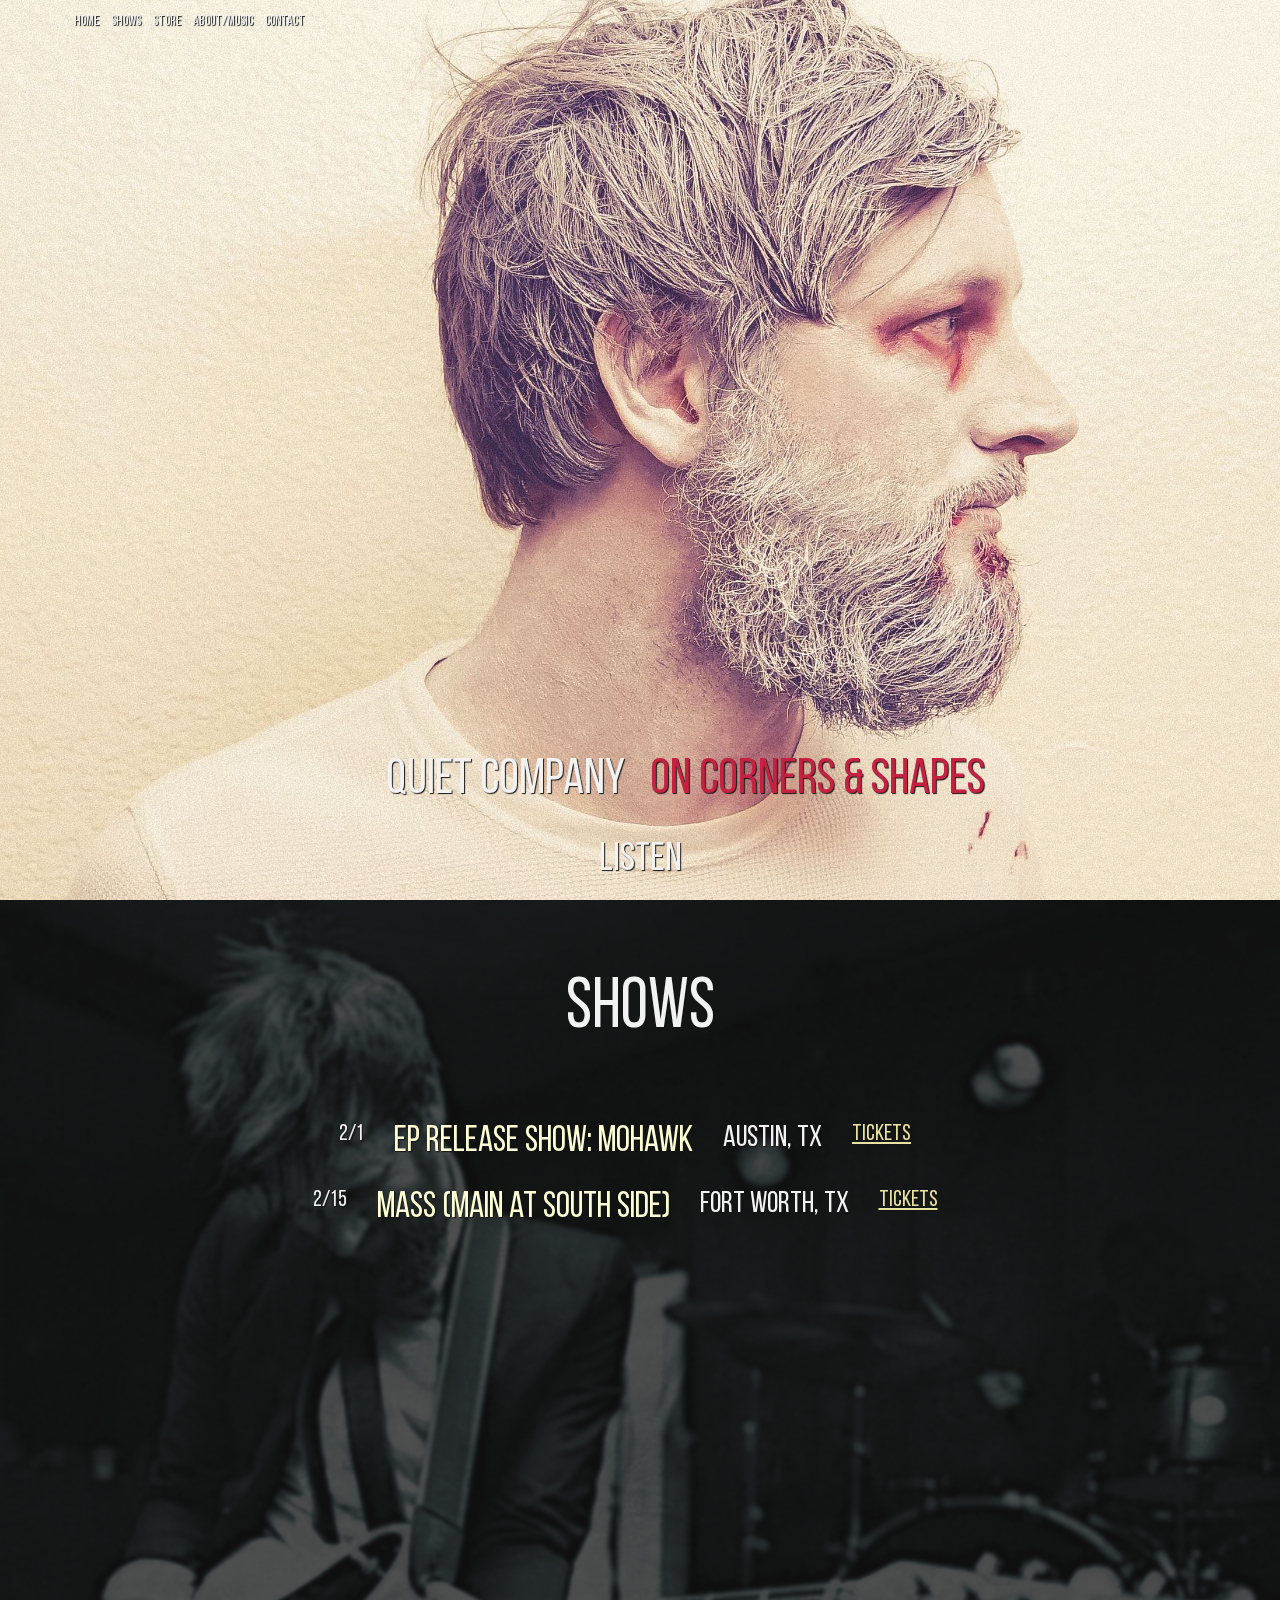
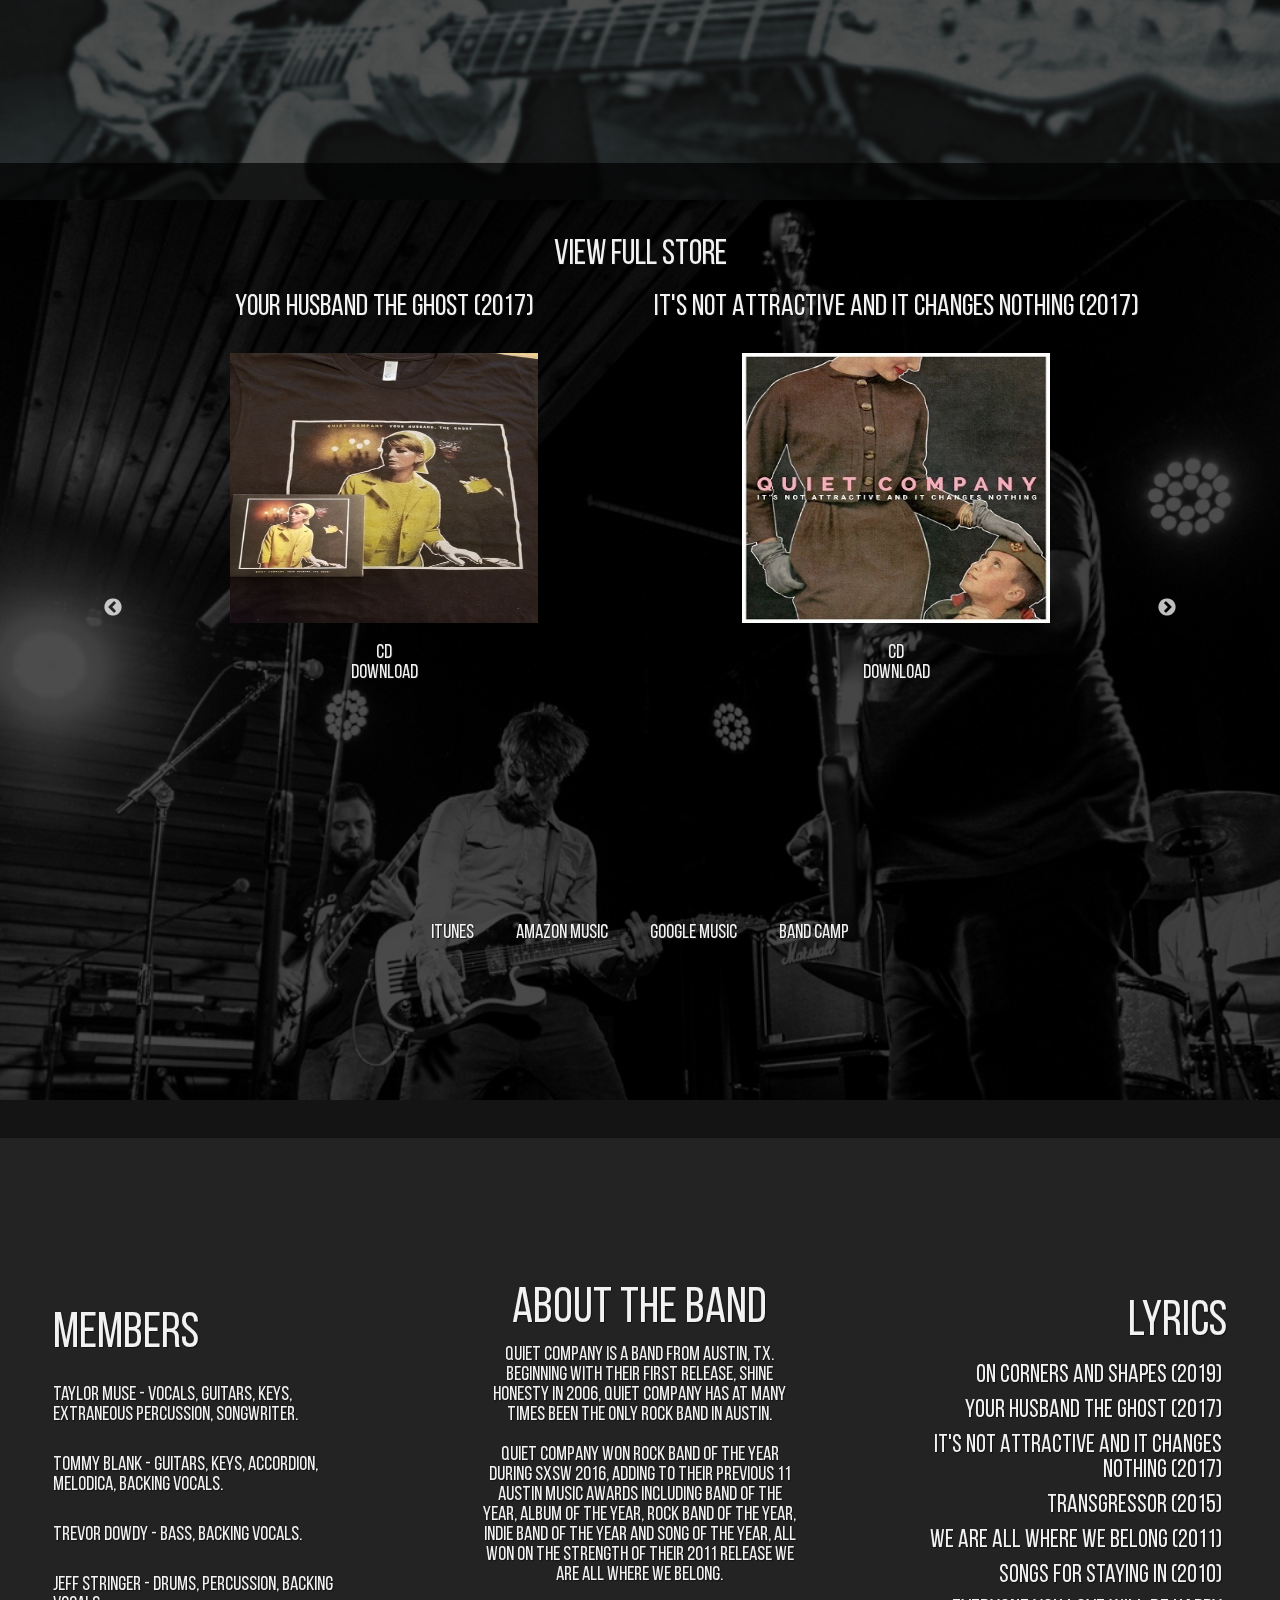
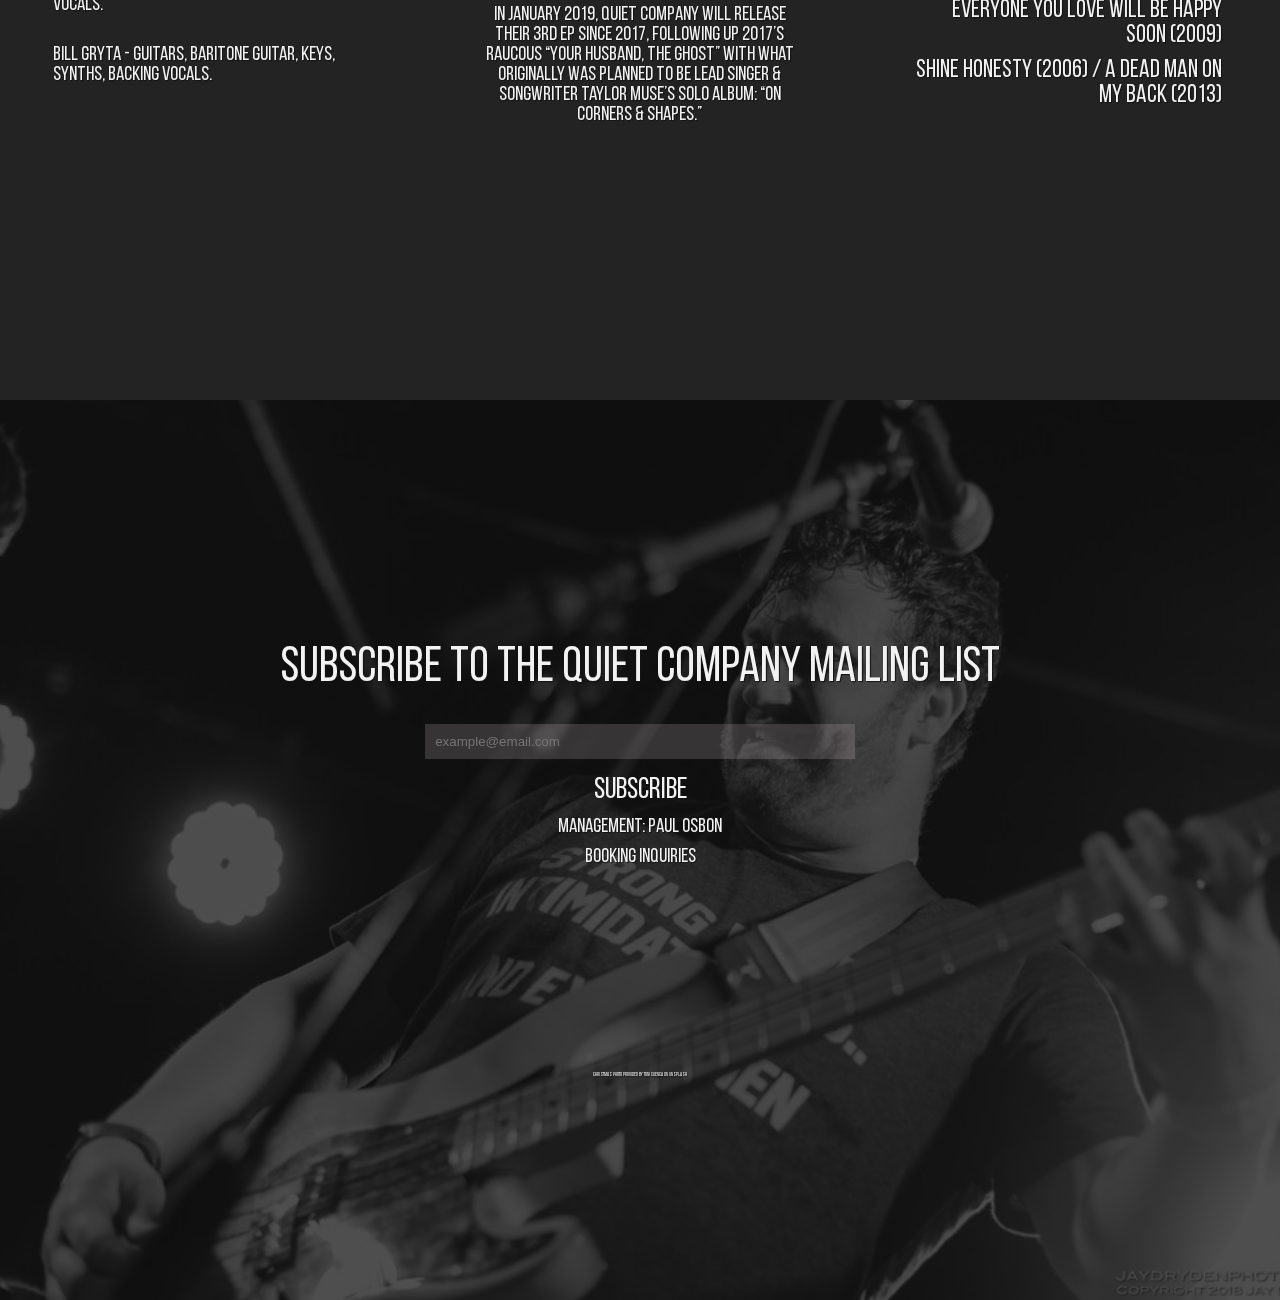
==== index.html @ 21f5e13c "backup" ====
<!DOCTYPE html>
<html>

<head>
    <meta charset="utf-8" />
    <meta http-equiv="X-UA-Compatible" content="IE=edge">
    <title>Quiet Company is a Band from Austin, TX</title>
    <meta name="viewport" content="width=device-width, initial-scale=1">
    <link rel="shortcut icon" href="./assets/images/favicon.ico" type="image/vnd.microsoft.icon">
    <link rel="stylesheet" type="text/css" media="screen" href="assets/css/main.css" />
    <link rel="stylesheet" type="text/css" href="vendors/fullpage.js/dist/fullpage.css" />
    <link rel="stylesheet" href="vendors/slick-carousel/slick/slick.css">
    <link rel="stylesheet" type="text/css" href="vendors/slick-carousel/slick/slick-theme.css">
    <link rel="stylesheet" href="https://use.fontawesome.com/releases/v5.3.1/css/all.css" integrity="sha384-mzrmE5qonljUremFsqc01SB46JvROS7bZs3IO2EmfFsd15uHvIt+Y8vEf7N7fWAU"
        crossorigin="anonymous">
    <link href="https://fonts.googleapis.com/css?family=Playfair+Display:400,400i,700,700i" rel="stylesheet">


</head>

<body>
    <audio id="player" src="assets/audio/aloha.mp3" type="mp3">Your browser does
        not support this
        audio.</audio>
    <div id="header">
        <h2 class="header-h2 hem subtitle">
            <!-- <span class="logo">Quiet Company</span> -->
            <ul class="menu">
                <li data-menuanchor="landing" class="active"><a href="#landing">Home</a></li>
                <li data-menuanchor="shows" class=""><a href="#shows">Shows</a></li>
                <li data-menuanchor="store" class=""><a href="#store">Store</a></li>
                <li data-menuanchor="about" class=""><a href="#about">About/Music</a></li>
                <li data-menuanchor="contact" class=""><a href="#contact">Contact</a></li>
            </ul>
            <!-- <ul class="social-icons">
                <li><i class="fab fa-facebook-f"></i></li>
                <li><i class="fab fa-instagram"></i></li>
                <li><i class="fab fa-twitter"></i></li>
                <li><i class="fab fa-youtube"></i></li>
            </ul> -->
        </h2>
    </div>
    <div id="footer">

        <span class="player">
            <span id="play-pause">
                Listen

            </span>

            <ul class="social-icons">
                <li><a href="https://www.facebook.com/quietcompany" target="_blank"><i class="fab fa-facebook-f"></i></a></li>
                <li><a href="https://www.instagram.com/quietcompanytx" target="_blank"><i class="fab fa-instagram"></i></a></li>
                <li><a href="https://twitter.com/quietcompanytx" target="_blank"><i class="fab fa-twitter"></i></a></li>
                <li><a href="https://www.youtube.com/user/quietcompany" target="_blank"><i class="fab fa-youtube"></i></a></li>
            </ul>

            <!-- <span class="progress">Prog</span> -->


    </div>
    </div>

    <div id="fullpage">
        <div class="section blur-box" id="landing">
            <div class='spacer'></div>

            <div class='album-title'>
                <ul class='landing-list'>
                    <li class='landing-music-icon'><a href='https://open.spotify.com/album/0VKixg6D0mVxauCvgsuwRO'
                            target="_blank"><i class="fab fa-spotify"></i></a></li>
                    <li class='landing-music-icon'><a href="https://itunes.apple.com/us/album/aloha-single/1448548641"
                            target="_blank"><i class="fab fa-itunes-note"></i></a></li>
                    <li class='landing-music-icon'><a href="https://quietcompany.bandcamp.com/" target="_blank"><i
                                class="fab fa-bandcamp"></i></a></li>
                </ul>
                <div class="presents">

                    <h1 class='band-name'>Quiet Company</h1>
                    <!-- <h3 class="performs">presents</h3>  -->
                    <h2 class="album-title"> On Corners & Shapes</h2>
                </div>

            </div>

        </div>
        <div class="section" id="shows">
            <div class="background">
                <h2>Shows</h2>
                <div id="events-div">
                    <ul class='event-list' id='event-list'>

                    </ul>

                </div>
            </div>
        </div>

        <div class="section" id="store">

            <div class='store wrapper'>
                <!-- <h2>Store</h2> -->

                <h3 class='full-store-anchor'>
                    <a class="full-store-anchor" href="https://quietcompany.bigcartel.com/" target="_blank">View
                        Full
                        Store</a></h3>

                <!-- <ul class="filter-list">
                    <li class='store-filter'><span class="music-filter">Music</span></li>
                    <li> | </li>
                    <li class='store-filter'><span class="unfilter">All Merch</span></li>
                    <li> | </li>
                    <li class='store-filter'><span class="apparel-filter">Apparel</span></li>
                </ul>
 -->

                <div class='store-carousel'>
                    <div class="store-item">
                        <h3>Your Husband the Ghost (2017)</h3><img src="assets/images/store/husband.jpg">
                        <ul class="store-link-list">
                            <li><a class="store-link" href="https://quietcompany.bigcartel.com/product/your-husband-the-ghost-cd"
                                    data-gumroad-single-product="true" target="_blank" target="_blank">CD</a></li>
                            <li><a class="store-link" href="https://quietcompany.bandcamp.com/album/your-husband-the-ghost">Download</a></li>
                        </ul>
                    </div>
                    <div class="store-item">
                        <h3>It's Not Attractive and it Changes Nothing (2017)</h3><img src="assets/images/store/notattractive.jpg">
                        <ul class="store-link-list">
                            <li><a class="store-link" href="https://quietcompany.bigcartel.com/product/it-s-not-attractive-and-it-changes-nothing-cd"
                                    data-gumroad-single-product="true" target="_blank" target="_blank">CD</a></li>
                            <li><a class="store-link" href="https://quietcompany.bandcamp.com/album/its-not-attractive-and-it-changes-nothing"
                                    data-gumroad-single-product="true" target="_blank" target="_blank">Download</a></li>
                        </ul>
                    </div>
                    <div class="store-item">
                        <h3>Transgressor (2015)</h3><img src="assets/images/store/transgressor.jpg">
                        <ul class="store-link-list">
                            <li><a class="store-link" href="https://quietcompany.bigcartel.com/product/transgressor-cd"
                                    data-gumroad-single-product="true" target="_blank" target="_blank">CD</a></li>
                            <li><a class="store-link" href="https://www.amazon.com/Transgressor-Quiet-Company/dp/B00YTXPZ8G/ref=tmm_msc_swatch_0?_encoding=UTF8&qid=&sr="
                                    target="_blank">Download</a></li>
                            <li><a class="store-link" href="https://quietcompany.bigcartel.com/product/transgressor-black-vinyl">VINYL</a></li>
                        </ul>
                    </div>

                    <div class="store-item">
                        <h3>A Dead Man on My Back(2013)</h3><img src="assets/images/store/deadman.jpg">
                        <ul class="store-link-list">
                            <li><a class="store-link" href="https://quietcompany.bigcartel.com/product/a-dead-man-on-my-back-cd"
                                    data-gumroad-single-product="true" target="_blank">CD</a></li>
                            <li><a class="store-link" href="https://quietcompany.bigcartel.com/product/a-dead-man-on-my-back-2lp-white-vinyl">COLORED
                                    VINYL</a></li>
                            <li><a class="store-link" href="https://quietcompany.bandcamp.com/album/a-dead-man-on-my-back-shine-honesty-revisited">Download</a></li>
                        </ul>
                    </div>
                    <div class="store-item">
                        <h3>We Are All Where We Belong (2011)</h3><img src="assets/images/store/belong.jpg">
                        <ul class="store-link-list">
                            <li><a class="store-link" href="https://quietcompany.bigcartel.com/product/we-are-all-where-we-belong-2-lp-color-vinyl"
                                    target="_blank">Double Colored Vinyl</a></li>
                            <li><a class="store-link" href="https://quietcompany.bigcartel.com/product/we-are-all-where-we-belong-cd"
                                    target="_blank">CD</a></li>
                            <li><a class="store-link" href="https://quietcompany.bandcamp.com/album/we-are-all-where-we-belong"
                                    target="_blank">Download</a></li>
                        </ul>
                    </div>

                    <div class="store-item">
                        <h3>Songs for Staying In (2010)</h3><img src="assets/images/store/sfsi.jpg">
                        <ul class="store-link-list">
                            <li><a class="store-link" href="https://quietcompany.bigcartel.com/product/songs-for-staying-in-cd"
                                    data-gumroad-single-product="true" target="_blank">CD</a></li>
                            <li><a class="store-link" href="https://quietcompany.bandcamp.com/album/songs-for-staying-in"
                                    data-gumroad-single-product="true" target="_blank">Download</a></li>
                        </ul>
                    </div>

                    <!-- <div class="store-item">
                        <h3>Yarn Shirt</h3><img src="assets/images/store/handsshirt.jpg">
                        <ul class="store-link-list">
                            <li><a class="store-link" href="https://quietcompany.bigcartel.com/product/yarn-hands-shirt"
                                    data-gumroad-single-product="true" target="_blank">Buy</a></li>
                        </ul>
                    </div>

                    <div class="store-item">
                        <h3>Split Face Shirt</h3><img src="assets/images/store/splitshirt.jpg">
                        <ul class="store-link-list">
                            <li><a class="store-link" href="https://quietcompany.bigcartel.com/product/split-face-shirt"
                                    data-gumroad-single-product="true" target="_blank">Buy</a></li>
                        </ul>
                    </div>

                    <div class="store-item">
                        <h3>Mountain Shirt</h3><img src="assets/images/store/mountainshirt.jpg">
                        <ul class="store-link-list">
                            <li><a class="store-link" href="https://quietcompany.bigcartel.com/product/mountain-shirt"
                                    data-gumroad-single-product="true" target="_blank" target="_blank">Buy</a></li>
                        </ul>
                    </div> -->



                </div>



                <ul class="external-store-links">

                    <li><a href="https://itunes.apple.com/us/artist/quiet-company/195832597">iTunes</a></li>
                    <li><a href="https://www.amazon.com/default/e/B001LHONJK/digital/ref=ntt_mp3_rdr?_encoding=UTF8&sn=d&redirectedFromKindleDbs=true&shoppingPortalEnabled=false">Amazon
                            Music</a></li>

                    <li><a href="https://play.google.com/store/music/artist/Quiet_Company?id=Ay3hxk6rqpqrgr3l27jerir24hi">Google
                            Music</a></li>
                    <li><a href="https://quietcompany.bandcamp.com/">Band Camp</a></li>
                </ul>

            </div>

        </div>
        <div class="section" id="about">
            <div class="background-about">
                <div class='about-flex'>
                    <div class='members'>
                        <h2 class='member-h2'>Members</h2>
                        <ul class='member-ul'>
                            <li class='member-li'>Taylor Muse - vocals, guitars, keys, extraneous percussion,
                                songwriter.</li>
                            <li class='member-li'>Tommy Blank - guitars, keys, accordion, melodica, backing vocals.
                            </li>
                            <li class='member-li'>Trevor Dowdy - bass, backing vocals.</li>
                            <li class='member-li'>Jeff Stringer - drums, percussion, backing vocals.</li>
                            <li class='member-li'>Bill Gryta - guitars, baritone guitar, keys, synths, backing vocals.</li>
                        </ul>
                    </div>
                    <div class='about-band'>
                        <h2 class='about-h2'>About the Band</h2>

                        <p class='about-p'>

                            Quiet Company is a band from Austin, TX. Beginning with their first release, <i>Shine
                                Honesty</i>
                            in
                            2006, Quiet Company has at many times been the only rock band in Austin.
                            <br><br>
                            <p>Quiet Company won Rock Band of the Year during SXSW 2016, adding to their
                                previous 11 Austin Music Awards including Band of the Year, Album of the Year,
                                Rock Band of the Year, Indie Band of the Year and Song of the Year, all won on
                                the strength of their 2011 release We Are All Where We Belong.</p>
                            <br>
                            <p>In January 2019, Quiet Company will release their 3rd EP since 2017, following up 2017’s
                                raucous
                                “Your Husband, the
                                Ghost” with what originally was planned to be lead singer & songwriter Taylor Muse’s
                                solo
                                album:
                                “On Corners & Shapes.”</p>


                        </p>
                    </div>


                    <div class='lyrics'>
                        <h2 class='lyrics-h2'>Lyrics </h2>
                        <ul class='lyric-list'>
                            <li class='lyric-li'><a href="/pages/lyrics/corners.html">On Corners and Shapes (2019)</a></li>

                            <li class='lyric-li'><a href="/pages/lyrics/husband.html">Your Husband the Ghost (2017)</a></li>
                            <li class='lyric-li'><a href="/pages/lyrics/attractive.html">It's Not Attractive and it
                                    Changes Nothing (2017)</a></li>
                            <li class='lyric-li'><a href="/pages/lyrics/transgressor.html">Transgressor (2015)</a></li>
                            <li class='lyric-li'><a href="/pages/lyrics/belong.html">We Are All Where We Belong (2011)</a></li>
                            <li class='lyric-li'><a href="/pages/lyrics/sfsi.html">Songs for Staying In (2010)</a></li>
                            <li class='lyric-li'><a href="/pages/lyrics/everyone.html">Everyone You Love Will Be Happy
                                    Soon (2009)</a></li>
                            <li class='lyric-li'><a href="/pages/lyrics/shinedeadman.html">Shine Honesty (2006) / A
                                    Dead Man On My Back (2013) </a></li>
                        </ul>
                        </h2>
                    </div>
                </div>
            </div>
        </div>
        <div class='section' id="contact">
            <div class='contact-wrapper background'>
                <!-- Begin Mailchimp Signup Form -->
                <div id="mc_embed_signup">
                    <form action="https://quietcompanymusic.us8.list-manage.com/subscribe/post?u=c706ab4a661372ce0530bc67f&amp;id=b69521d5c6"
                        method="post" id="mc-embedded-subscribe-form" name="mc-embedded-subscribe-form" class="validate"
                        target="_blank" novalidate>
                        <div id="mc_embed_signup_scroll">
                            <h2>Subscribe to the Quiet Company mailing list</h2>

                            <div class="mc-field-group">
                                <!-- <label for="mce-EMAIL">Email Address <span class="asterisk">*</span>
                                </label> -->
                                <input type="email" value="" name="EMAIL" class="required email" id="mce-EMAIL"
                                    placeholder="example@email.com">
                            </div>
                            <div id="mce-responses" class="clear">
                                <div class="response" id="mce-error-response" style="display:none"></div>
                                <div class="response" id="mce-success-response" style="display:none"></div>
                            </div>
                            <!-- real people should not fill this in and expect good things - do not remove this or risk form bot signups-->
                            <div style="position: absolute; left: -5000px;" aria-hidden="true"><input type="text" name="b_c706ab4a661372ce0530bc67f_b69521d5c6"
                                    tabindex="-1" value=""></div>
                            <div class="clear"><input type="submit" value="Subscribe" name="subscribe" id="mc-embedded-subscribe"
                                    class="button"></div>

                            <ul class='contact-emails'>
                                <li class='contact-manager'><a href='mailto:paul@quietcompanymusic.com' target="_blank">Management:
                                        Paul
                                        Osbon</a></li>
                                <li class='contact-booking'><a href='mailto:band@quietcompanymusic.com'>Booking
                                        Inquiries</a></li>
                            </ul>
                        </div>
                    </form>
                    <p class='photo-credits'>Christmas photo provided by Toni Cuenca on Unsplash</p>
                </div>

                <!--End mc_embed_signup-->
            </div>
        </div>
    </div>

    <script src="vendors/jquery/dist/jquery.js"></script>
    <script src="vendors/fullpage.js/dist/fullpage.js"></script>
    <script src="vendors/slick-carousel/slick/slick.min.js"></script>
    <script src="assets/js/shows.js"></script>
    <script src="assets/js/app.js"></script>

    <script src="https://gumroad.com/js/gumroad.js"></script>

    <script id="__bs_script__">
        //<![CDATA[
        document.write("<script async src='http://HOST:3000/browser-sync/browser-sync-client.js?v=2.26.3'><\/script>".replace(
            "HOST", location.hostname));
        //]]>
    </script>
</body>

</html>
---- assets/css/main.css ----
@import url("https://fonts.googleapis.com/css?family=Roboto+Slab:100,300,400,700");html,body,div,span,applet,object,iframe,h1,h2,h3,h4,h5,h6,p,blockquote,pre,a,abbr,acronym,address,big,cite,code,del,dfn,em,img,ins,kbd,q,s,samp,small,strike,strong,sub,sup,tt,var,b,u,i,center,dl,dt,dd,ol,ul,li,fieldset,form,label,legend,table,caption,tbody,tfoot,thead,tr,th,td,article,aside,canvas,details,embed,figure,figcaption,footer,header,hgroup,menu,nav,output,ruby,section,summary,time,mark,audio,video{margin:0;padding:0;border:0;font-size:100%;font:inherit;vertical-align:baseline}article,aside,details,figcaption,figure,footer,header,hgroup,menu,nav,section{display:block}html{font-size:62.5%}body{line-height:1;font-size:1.4rem}ol,ul{list-style:none}blockquote,q{quotes:none}blockquote:before,blockquote:after,q:before,q:after{content:"";content:none}table{border-collapse:collapse;border-spacing:0}#about{background:url("../images/tommy.JPG");background-size:cover;width:100%;font-size:2rem}.background-about{background:rgba(20,20,20,0.75);height:100%;width:100%}.about-flex{width:100%;height:90vh;margin:0 auto;display:flex;justify-content:center;flex-wrap:wrap;justify-content:space-around;align-items:center}.about-flex h2{font-size:5rem;padding-bottom:1rem}.about-flex a{font-size:2.5rem;color:#f2f2f2;text-decoration:none}.about-flex a:visited{color:#b4b4b4}.about-flex .members .member-ul li{padding:1.5rem;padding-left:0}.about-flex .about-band{text-align:center}.about-flex .lyrics h2{text-align:right}.about-flex .lyrics .lyric-list li{padding:0.5rem;text-align:right}.about-flex div{width:25%;padding:1rem;margin:1rem}@media only screen and (max-width: 1100px){#about{font-size:2rem}#about h2{font-size:4rem}}@media only screen and (max-width: 750px){#about{font-size:1.1rem}#about h2{font-size:2.3rem;padding-bottom:0.2rem}#about a{font-size:1.6rem}#about .about-flex{flex-wrap:wrap;height:90%;flex-direction:column}#about .about-flex div{height:20%;width:90%}#about .members{margin-top:10vh;margin-bottom:1vh}#about .members h2{margin:0 auto;text-align:center;width:90%}#about .members ul{width:90%;margin:0 auto}#about .members ul li{padding:0.5rem 0;text-align:left}#about .about-band{margin:auto;margin-bottom:5vh}#about .about-band h2{margin:0 auto;padding-bottom:1rem;width:80%}#about .about-band p{width:80%;margin:0;margin-left:5%;text-align:left}#about .lyrics{margin-top:9vh;width:80%}#about .lyrics h2{text-align:center}#about .lyrics a{font-size:1.2rem;color:#f2f2f2;text-decoration:none}#about .lyrics a:visited{color:#b4b4b4}#about .lyrics .lyric-list{width:90%;margin:0 auto;margin-top:5%;margin-bottom:20%}#about .lyrics .lyric-list li{padding:0.2rem;text-align:left}}#contact{background:url("../images/daddy.jpeg");background-size:cover}#contact h2{font-size:5rem;margin:2rem}#contact .button{font-size:3rem}#contact .contact-wrapper{width:80%;display:flex;justify-content:space-around;flex-direction:column;margin:0 auto;align-content:center}#contact .background{background:rgba(20,20,20,0.75);height:100%;width:100%}#contact .mc-field-group input{width:40%;padding:1rem;margin:1rem;border:none;background:rgba(209,200,200,0.2)}#contact .mc-field-group input:hover{background:#f2f2f2}#contact .contact-emails{display:block}#contact .contact-emails a{color:#f2f2f2;text-decoration:none;padding:5px;line-height:3rem;font-size:2rem}#contact .contact-emails a:hover{color:#b4b4b4}#contact #mc_embed_signup{margin:0 auto;text-align:center;width:80%;padding:1rem}#contact #mc-embedded-subscribe{background:none;border:none;cursor:pointer;color:#f2f2f2;font-family:"BebasNeue";margin:0.5rem}#contact .photo-credits{font-size:.5rem;margin:0 auto;padding:0;margin-top:20rem;width:20%;text-align:center}@media only screen and (max-width: 750px){#contact h2{font-size:3rem}#contact .mc-field-group input{width:40%;padding:1rem;margin:0.2rem;border:none;background:rgba(209,200,200,0.2)}#contact .mc-field-group input:hover{background:#f2f2f2}#contact .mc-field-group input:active{background:#f2f2f2}#contact .contact-wrapper{width:100%;display:flex;justify-content:space-around;flex-direction:column;margin:0 auto;align-content:center}#contact #mc_embed_signup{margin:0 auto;text-align:center;width:80%;padding:1rem}#contact #mce-EMAIL{width:80%;padding:0.5rem;border:none;background:rgba(200,200,200,0.9)}#contact #mc-embedded-subscribe{background:none;border:none;cursor:pointer;color:#f2f2f2;font-family:"BebasNeue";margin:0.5rem;font-size:2rem}#contact .contact-emails{display:block;margin-top:3rem}#contact .contact-emails a{color:#f2f2f2;text-decoration:none;padding:5px;line-height:3rem;font-size:2rem}#contact .contact-emails a:hover{color:#b4b4b4}#contact .photo-credits{font-size:.5rem;margin:0 auto;padding:0;margin-top:2rem;width:20%;text-align:center}}@font-face{font-family:"BebasNeue";src:url("../fonts/BebasNeueRegular.woff2") format("woff2"),url("../fonts/BebasNeueRegular.woff") format("woff"),url("../fonts/BebasNeueRegular.ttf") format("truetype");font-weight:normal;font-style:normal}@font-face{font-family:"BebasNeueBold";src:url("../fonts/BebasNeueBold.woff2") format("woff2"),url("../fonts/BebasNeueBold.woff") format("woff"),url("../fonts/BebasNeueBold.ttf") format("truetype");font-weight:bold;font-style:normal}@font-face{font-family:"Brandon Grotesque";src:url("../fonts/BrandonGrotesque-Regular.woff2") format("woff2"),url("../fonts/BrandonGrotesque-Regular.woff") format("woff"),url("../fonts/BrandonGrotesque-Regular.ttf") format("truetype");font-weight:normal;font-style:normal}@font-face{font-family:"Brandon Grotesque Bold";src:url("../fonts/BrandonGrotesque-Bold.woff2") format("woff2"),url("../fonts/BrandonGrotesque-Bold.woff") format("woff"),url("../fonts/BrandonGrotesque-Bold.ttf") format("truetype");font-weight:bold;font-style:normal}@font-face{font-family:"Brandon Grotesque Bold";src:url("../fonts/BrandonGrotesque-Light.woff2") format("woff2"),url("../fonts/BrandonGrotesque-Light.woff") format("woff"),url("../fonts/BrandonGrotesque-Light.ttf") format("truetype");font-weight:lighter;font-style:normal}#footer{position:fixed;height:60px;display:block;width:100%;background:rgba(0,0,0,0);z-index:1;text-align:center;color:red;padding:20px 0 0 0;bottom:0px}.social-icons{text-align:center;font-size:1rem}.social-icons li{display:inline;padding:1rem}.social-icons a{color:#f2f2f2}.social-icons a:visited{color:#b4b4b4}#header{position:fixed;height:50px;width:100%;max-width:100%;margin:0;background:rgba(0,0,0,0);z-index:1;text-align:center;color:#f2f2f2;padding-top:1.5rem}#header h1{font-size:2rem}#header .menu{text-align:left;text-decoration:none;max-width:80%;margin-left:5%}#header .menu ul{color:#f2f2f2;text-decoration:none}#header .menu li{display:inline;text-decoration:none;color:#f2f2f2;padding:1rem;padding-right:0}#header .menu li a{color:#f2f2f2;text-decoration:none}@media only screen and (max-width: 700px){#header{max-width:75%;margin-left:12.5%}#header .menu{text-align:center;margin:0 auto;width:100%;padding:0}#header .menu a{color:red}#header .menu li{padding:1rem}}@media only screen and (max-width: 350px){#header .menu{margin:0;padding:0;padding-left:12%}#header .menu li{padding:.5rem}}#landing{background:url("../images/corners.jpeg");background-size:cover;background-position:center;background-repeat:no-repeat;backdrop-filter:blur(6px) contrast(0.8);padding:2rem;display:flex;justify-content:space-between;flex-wrap:wrap}#landing .spacer{height:74%;width:100%;flex:1}#landing .landing-list{color:rgba(242,242,242,0.5);display:block;width:100%;flex:1;margin-bottom:4rem;text-align:center}#landing .landing-list li{display:inline;font-size:3rem;padding:1.6rem}#landing .landing-list li a{cursor:pointer;color:rgba(242,242,242,0.5)}#landing .landing-list li a:hover{color:#f2f2f2}#landing .presents{display:flex;flex:3;width:100%;margin:0 auto;text-align:center}#landing .presents .band-name{padding:0;height:20%;width:50%;text-align:right;flex:3;font-size:5rem}#landing .presents .album-title{padding:0;margin-left:1rem;width:48%;text-align:left;font-size:5rem;padding:0 15px;color:#C52241}@media only screen and (max-width: 1024px){#landing #landing .presents .landing-list{width:100%;color:rgba(242,242,242,0.5);text-align:center}#landing #landing .presents .landing-list li{display:inline;font-size:3rem;padding:1.2rem}}@media only screen and (max-width: 750px){#landing #landing .presents{margin-left:0rem;margin-top:-24rem;height:30%;text-align:center;display:flex;justify-content:space-around;flex-direction:column;text-align:center}#landing #landing .presents h1{font-size:7rem;padding:0;margin:0}#landing #landing .presents h2{font-size:7rem}#landing #landing .presents h3{font-size:3rem}#landing #landing .presents h1,#landing #landing .presents h2,#landing #landing .presents h3{margin:0 auto;text-align:left}#landing #landing .presents h1{padding:0;margin:0}#landing #landing .presents .performs{font-size:3rem;width:100%;text-align:left;margin-left:0;padding:.05rem}#landing #landing .presents .track-title{margin-left:0;padding:0}}@media only screen and (max-width: 350px){#landing #landing .presents{margin-left:0rem;margin-top:-12rem;height:30%;display:flex;justify-content:space-around;flex-direction:column;text-align:left}#landing #landing .presents h1{font-size:5rem;padding:0;margin:0}#landing #landing .presents h2{font-size:5rem}#landing #landing .presents h3{font-size:2rem}#landing #landing .presents h1,#landing #landing .presents h2,#landing #landing .presents h3{margin:0 auto;text-align:left}#landing #landing .presents h1{padding:0;margin:0}#landing #landing .presents .landing-list{width:100%;color:rgba(242,242,242,0.5);text-align:center}#landing #landing .presents .landing-list li{display:inline;font-size:2rem;padding:1.6rem}#landing #landing .presents .performs{font-size:2rem;width:100%;text-align:left;margin-left:0;padding:.05rem}#landing #landing .presents .track-title{margin-left:0;padding:0}}.lyrics-page{background:#05050a}.lyrics-page .album-title{font-size:3rem;margin-bottom:2rem;padding:1rem}.lyrics-page .song-title{font-size:2.5rem;margin-bottom:1.5rem;margin-top:1rem;margin-left:.5rem;padding:1.25rem}.lyrics-page .song-lyrics{color:#f2f2f2;font-size:1.5rem;margin-left:2rem;margin-bottom:.2rem;padding:1rem;font-family:'Montserrat', sans-serif;width:60%;line-height:2rem}@media only screen and (max-width: 750px){.album-title{text-align:center;padding-top:5rem;padding-bottom:0}.song-title{text-align:center}}.player{font-size:4rem;cursor:pointer;color:#f2f2f2}@media only screen and (max-width: 1100px){.player{font-size:3.5rem}}#shows{background:url("../images/taylorstage2.png");background-size:cover;background-repeat:repeat;width:100%;overflow-wrap:break-word !important;font-size:2.5vh}#shows .background{background:rgba(20,20,20,0.75);height:100%;width:100%}#shows h2{margin:0 auto;padding-top:75px;font-size:7rem;text-align:center;width:100%}#shows #events-div{display:flex;flex-direction:column}#shows #events-div span{padding:15px}#shows #events-div ul{width:60%;margin:0 auto;margin-top:5%}#shows .event-li{display:flex;justify-content:center;flex-direction:row;align-content:center;white-space:pre}#shows .event-name{color:#feffd4;font-size:4vh}#shows .event-location{font-size:3rem}#shows .event-uri a,#shows .event-fb a{color:#fff7b0e8}#shows .event-uri a:visited,#shows .event-fb a:visited{color:#d3cb5e}#shows .spacer{padding:0 9px}@media only screen and (max-width: 700px){#shows{margin-bottom:0;font-size:1.5rem}#shows h2{font-size:3rem}#shows #events-div{padding:0;max-width:100%;display:flex;flex-direction:column;margin-top:20vh}#shows #events-div span{padding:5px}#shows #events-div .event-start{font-size:1.8rem}#shows #events-div .event-location{font-size:1.2rem}#shows #events-div #event-list{width:90%;height:90%;margin:0 auto;overflow-wrap:normal}#shows #events-div .spacer{padding:0 1px}#shows #events-div .event-li{display:flex;justify-content:space-between;flex-wrap:wrap;flex-direction:row;align-content:center;max-width:100%;width:100%;text-align:left}}@media only screen and (max-width: 350px){#shows{margin-bottom:-2rem;font-size:1.5rem}#shows h2{font-size:4rem}#shows #events-div{padding:0;max-width:100%;display:flex;flex-direction:column;margin-top:15vh}#shows #events-div span{padding:3px}#shows #events-div .event-start{font-size:1.2rem}#shows #events-div .event-location{font-size:1.3rem}#shows #events-div .event-name{font-size:1.5rem}#shows #events-div #event-list{width:90%;height:90%;margin:0 auto;overflow-wrap:normal}#shows #events-div .spacer{padding:0 1px}#shows #events-div .event-li{display:flex;justify-content:space-between;flex-wrap:wrap;flex-direction:row;align-content:center;max-width:100%;width:100%;text-align:left}}#store{background:url("../images/trevdaddy.jpg");background-size:cover}#store .full-store-anchor{width:100%;text-align:center;margin:0 auto;color:#f2f2f2;text-decoration:none;font-size:3.5rem}#store .filter-list{margin:0 auto;text-align:center}#store .filter-list li{display:inline;margin:0 auto;padding:0 2rem}#store .filter-list li span{cursor:pointer;margin:1rem}#store .external-store-links{text-align:center;margin-bottom:2rem}#store .external-store-links li{display:inline}#store .external-store-links li a{color:#f2f2f2;text-decoration:none;padding:2rem;font-size:2rem}#store h2{margin:0 auto;font-size:7rem;text-align:center;margin-bottom:1rem}#store .wrapper{padding-top:75px;width:100%;height:100%;background:rgba(0,0,0,0.7)}#store .store-carousel{width:80%;height:70%;margin:0 auto;margin-top:2rem}#store .store-carousel .store-link{color:#f2f2f2;text-align:center;font-size:2rem;text-decoration:none;padding:1rem;margin:1rem}#store .store-carousel .store-item{width:30%;height:50vh;text-align:center}#store .store-carousel .store-item h3{font-size:3rem;text-align:center;margin-bottom:10px}#store .store-carousel .store-item img{width:60%;height:60%;margin:0 auto;padding:2rem}@media only screen and (max-width: 700px){#store{background:url("../images/trevdaddy.jpg");background-size:cover}#store .filter-list{margin:0 auto;text-align:center}#store .filter-list li{display:inline;margin:0 auto;padding:0 2rem}#store .filter-list li span{cursor:pointer;margin:1rem}#store .external-store-links{text-align:center;margin-bottom:2rem}#store .external-store-links li{display:inline}#store .external-store-links li a{color:#f2f2f2;text-decoration:none;padding:1rem;font-size:1.5rem}#store h2{margin:0 auto;font-size:4rem;text-align:center;margin-bottom:1rem}#store .wrapper{padding-top:75px;width:100%;height:100%;background:rgba(0,0,0,0.7)}#store .store-carousel{width:80%;height:70%;margin:0 auto;margin-top:2rem}#store .store-carousel .store-link{color:#f2f2f2;text-align:center;font-size:1.5rem;text-decoration:none;padding:1rem;margin:1rem}#store .store-carousel .store-item{width:30%;height:50vh;text-align:center}#store .store-carousel .store-item h3{font-size:2rem;text-align:center;margin-bottom:10px}#store .store-carousel .store-item img{width:60%;height:60%;margin:0 auto;padding:2rem}}html{max-width:100%;width:100%;text-shadow:1px 1px 1px #141414}body{background:rgba(20,20,20,0.75);background-repeat:repeat;background-size:cover;font-family:"BebasNeue";color:#f2f2f2;width:100%;max-width:100%}
---- vendors/fullpage.js/dist/fullpage.css ----
/*!
 * fullPage 3.0.2
 * https://github.com/alvarotrigo/fullPage.js
 *
 * @license GPLv3 for open source use only
 * or Fullpage Commercial License for commercial use
 * http://alvarotrigo.com/fullPage/pricing/
 *
 * Copyright (C) 2018 http://alvarotrigo.com/fullPage - A project by Alvaro Trigo
 */
html.fp-enabled,
.fp-enabled body {
    margin: 0;
    padding: 0;
    overflow:hidden;

    /*Avoid flicker on slides transitions for mobile phones #336 */
    -webkit-tap-highlight-color: rgba(0,0,0,0);
}
.fp-section {
    position: relative;
    -webkit-box-sizing: border-box; /* Safari<=5 Android<=3 */
    -moz-box-sizing: border-box; /* <=28 */
    box-sizing: border-box;
}
.fp-slide {
    float: left;
}
.fp-slide, .fp-slidesContainer {
    height: 100%;
    display: block;
}
.fp-slides {
    z-index:1;
    height: 100%;
    overflow: hidden;
    position: relative;
    -webkit-transition: all 0.3s ease-out; /* Safari<=6 Android<=4.3 */
    transition: all 0.3s ease-out;
}
.fp-section.fp-table, .fp-slide.fp-table {
    display: table;
    table-layout:fixed;
    width: 100%;
}
.fp-tableCell {
    display: table-cell;
    vertical-align: middle;
    width: 100%;
    height: 100%;
}
.fp-slidesContainer {
    float: left;
    position: relative;
}
.fp-controlArrow {
    -webkit-user-select: none; /* webkit (safari, chrome) browsers */
    -moz-user-select: none; /* mozilla browsers */
    -khtml-user-select: none; /* webkit (konqueror) browsers */
    -ms-user-select: none; /* IE10+ */
    position: absolute;
    z-index: 4;
    top: 50%;
    cursor: pointer;
    width: 0;
    height: 0;
    border-style: solid;
    margin-top: -38px;
    -webkit-transform: translate3d(0,0,0);
    -ms-transform: translate3d(0,0,0);
    transform: translate3d(0,0,0);
}
.fp-controlArrow.fp-prev {
    left: 15px;
    width: 0;
    border-width: 38.5px 34px 38.5px 0;
    border-color: transparent #fff transparent transparent;
}
.fp-controlArrow.fp-next {
    right: 15px;
    border-width: 38.5px 0 38.5px 34px;
    border-color: transparent transparent transparent #fff;
}
.fp-scrollable {
    overflow: hidden;
    position: relative;
}
.fp-scroller{
    overflow: hidden;
}
.iScrollIndicator{
    border: 0 !important;
}
.fp-notransition {
    -webkit-transition: none !important;
    transition: none !important;
}
#fp-nav {
    position: fixed;
    z-index: 100;
    margin-top: -32px;
    top: 50%;
    opacity: 1;
    -webkit-transform: translate3d(0,0,0);
}
#fp-nav.fp-right {
    right: 17px;
}
#fp-nav.fp-left {
    left: 17px;
}
.fp-slidesNav{
    position: absolute;
    z-index: 4;
    opacity: 1;
    -webkit-transform: translate3d(0,0,0);
    -ms-transform: translate3d(0,0,0);
    transform: translate3d(0,0,0);
    left: 0 !important;
    right: 0;
    margin: 0 auto !important;
}
.fp-slidesNav.fp-bottom {
    bottom: 17px;
}
.fp-slidesNav.fp-top {
    top: 17px;
}
#fp-nav ul,
.fp-slidesNav ul {
  margin: 0;
  padding: 0;
}
#fp-nav ul li,
.fp-slidesNav ul li {
    display: block;
    width: 14px;
    height: 13px;
    margin: 7px;
    position:relative;
}
.fp-slidesNav ul li {
    display: inline-block;
}
#fp-nav ul li a,
.fp-slidesNav ul li a {
    display: block;
    position: relative;
    z-index: 1;
    width: 100%;
    height: 100%;
    cursor: pointer;
    text-decoration: none;
}
#fp-nav ul li a.active span,
.fp-slidesNav ul li a.active span,
#fp-nav ul li:hover a.active span,
.fp-slidesNav ul li:hover a.active span{
    height: 12px;
    width: 12px;
    margin: -6px 0 0 -6px;
    border-radius: 100%;
 }
#fp-nav ul li a span,
.fp-slidesNav ul li a span {
    border-radius: 50%;
    position: absolute;
    z-index: 1;
    height: 4px;
    width: 4px;
    border: 0;
    background: #333;
    left: 50%;
    top: 50%;
    margin: -2px 0 0 -2px;
    -webkit-transition: all 0.1s ease-in-out;
    -moz-transition: all 0.1s ease-in-out;
    -o-transition: all 0.1s ease-in-out;
    transition: all 0.1s ease-in-out;
}
#fp-nav ul li:hover a span,
.fp-slidesNav ul li:hover a span{
    width: 10px;
    height: 10px;
    margin: -5px 0px 0px -5px;
}
#fp-nav ul li .fp-tooltip {
    position: absolute;
    top: -2px;
    color: #fff;
    font-size: 14px;
    font-family: arial, helvetica, sans-serif;
    white-space: nowrap;
    max-width: 220px;
    overflow: hidden;
    display: block;
    opacity: 0;
    width: 0;
    cursor: pointer;
}
#fp-nav ul li:hover .fp-tooltip,
#fp-nav.fp-show-active a.active + .fp-tooltip {
    -webkit-transition: opacity 0.2s ease-in;
    transition: opacity 0.2s ease-in;
    width: auto;
    opacity: 1;
}
#fp-nav ul li .fp-tooltip.fp-right {
    right: 20px;
}
#fp-nav ul li .fp-tooltip.fp-left {
    left: 20px;
}
.fp-auto-height.fp-section,
.fp-auto-height .fp-slide,
.fp-auto-height .fp-tableCell{
    height: auto !important;
}

.fp-responsive .fp-auto-height-responsive.fp-section,
.fp-responsive .fp-auto-height-responsive .fp-slide,
.fp-responsive .fp-auto-height-responsive .fp-tableCell {
    height: auto !important;
}
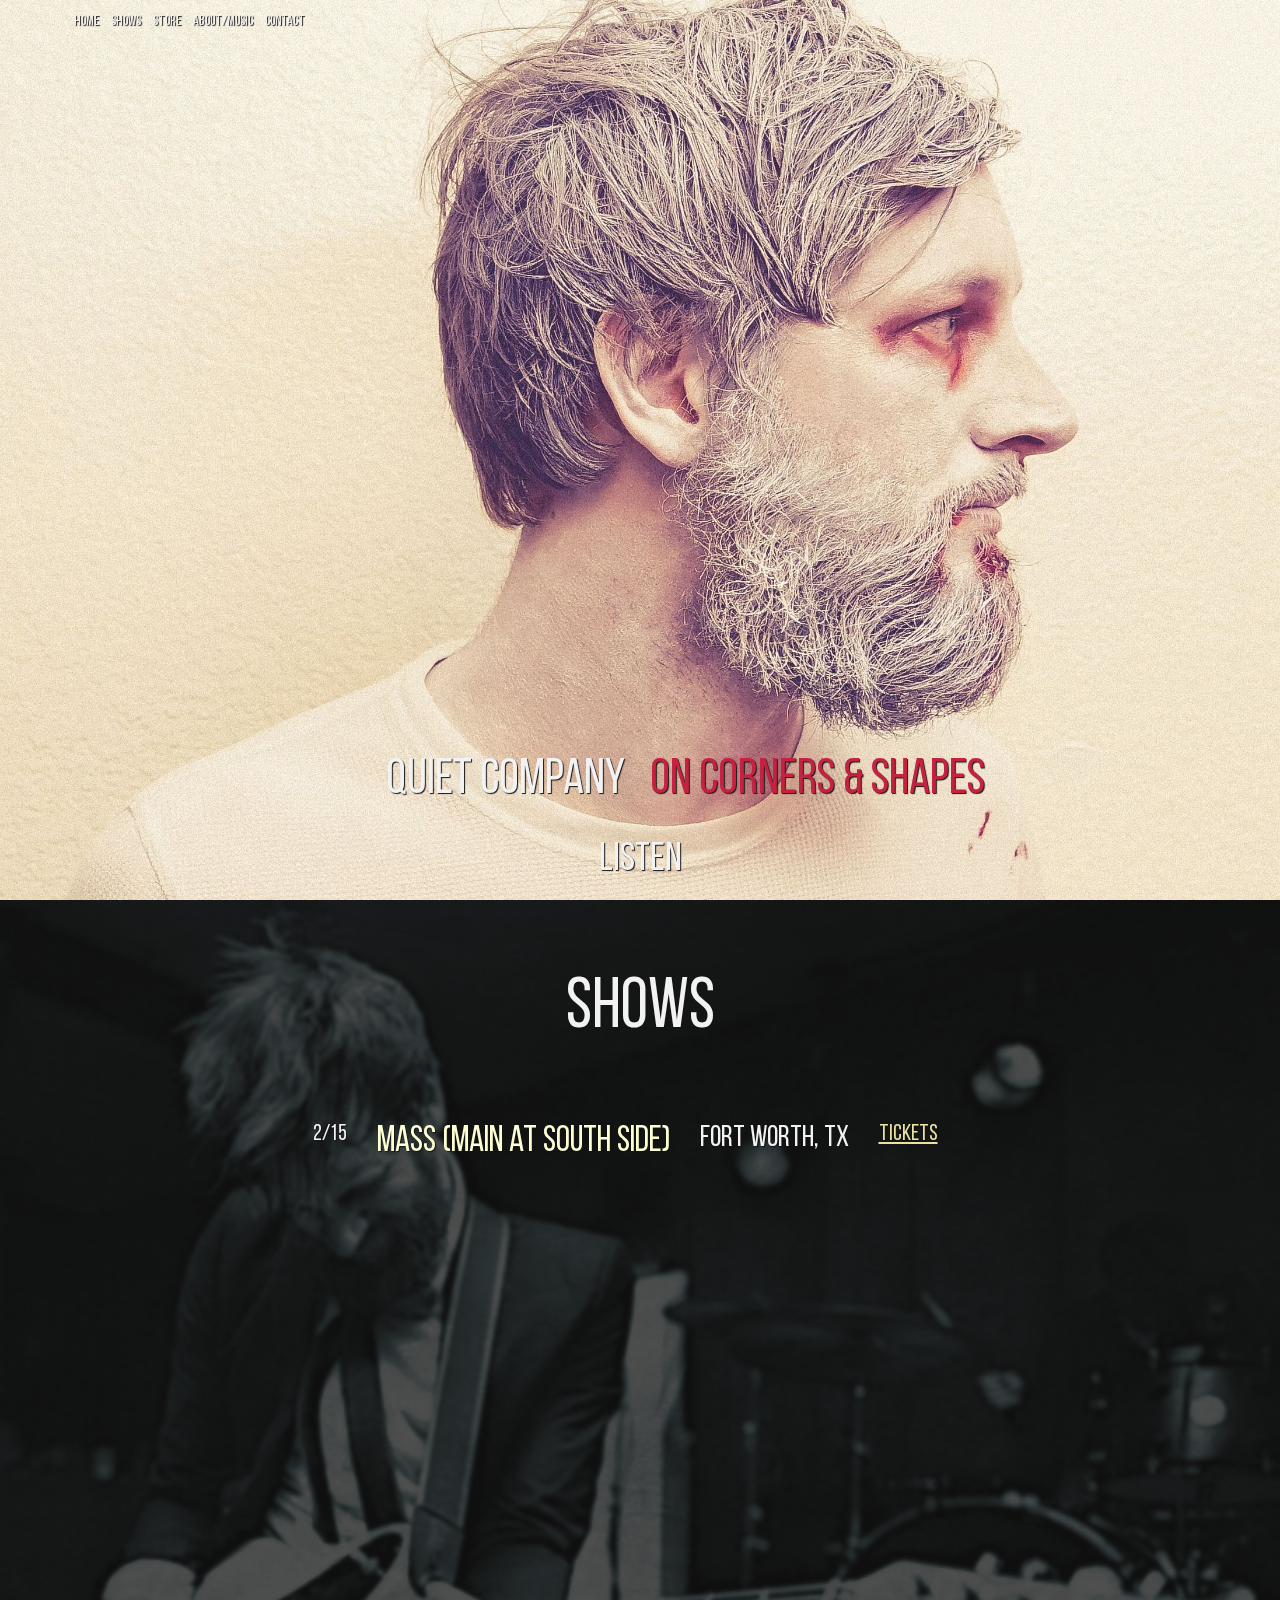
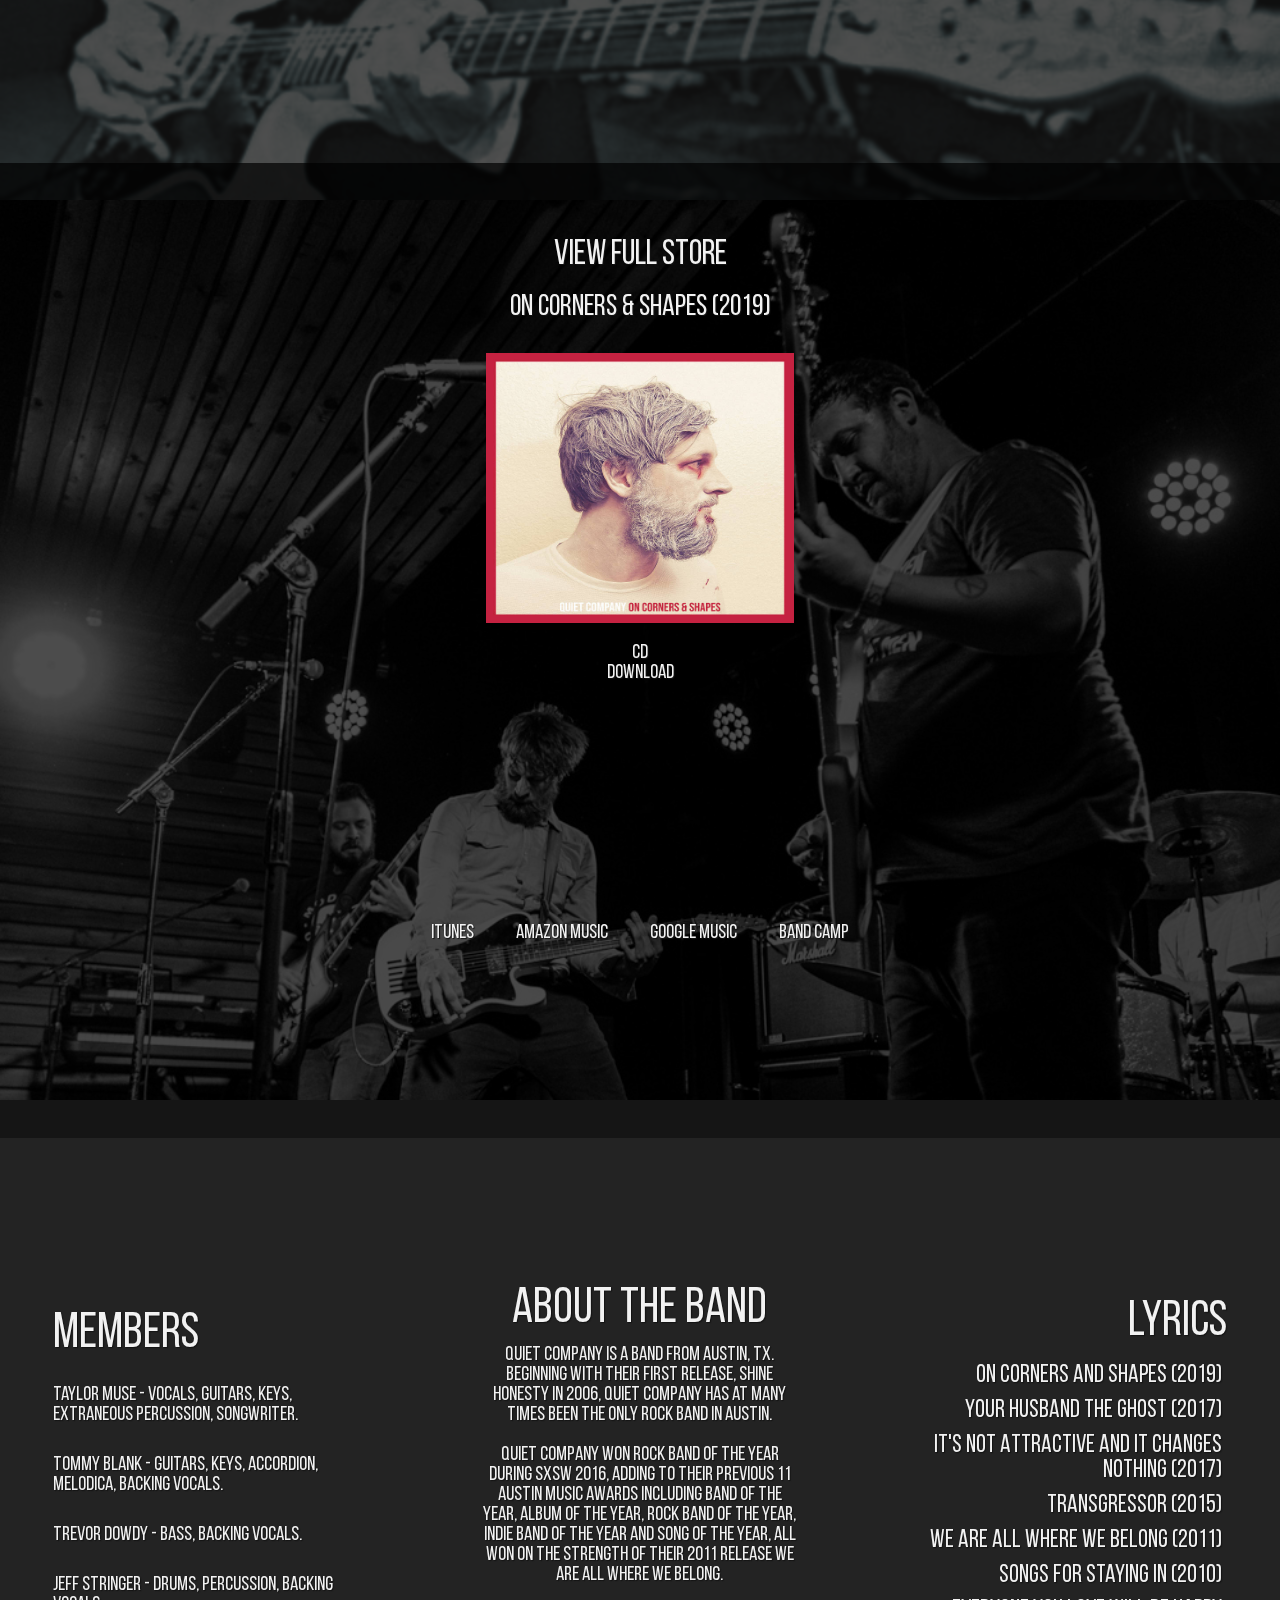
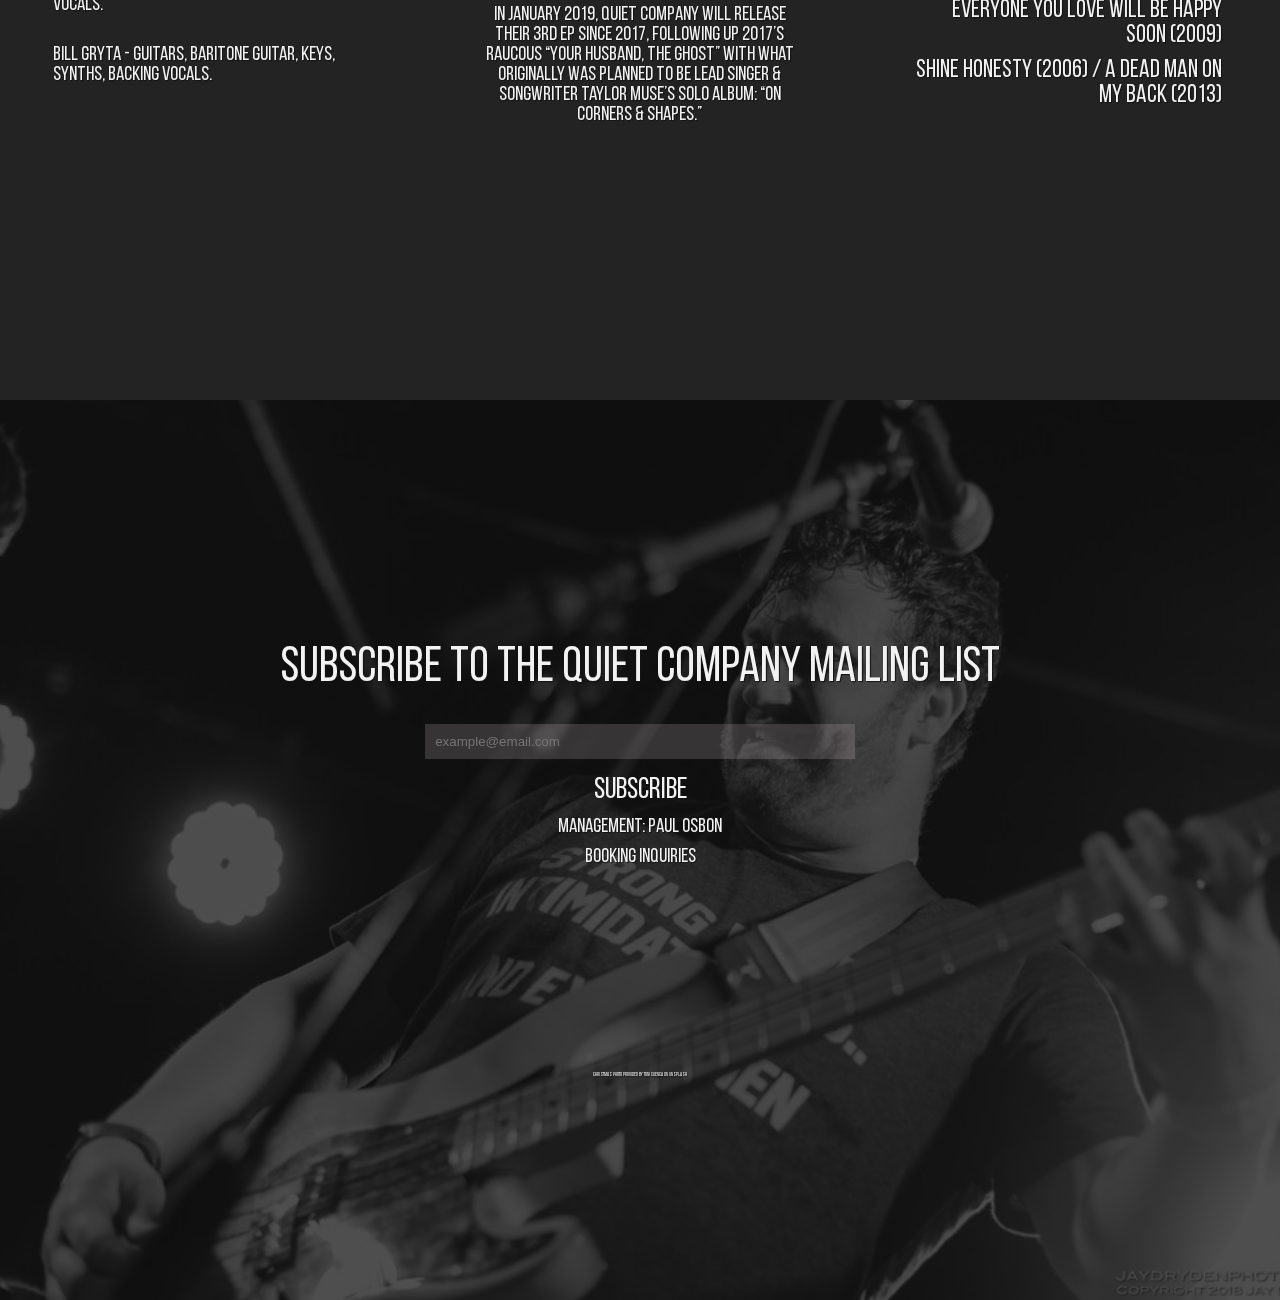
==== commit 2d58d6a2: "lyrics/shows/store update" ====
--- a/index.html
+++ b/index.html
@@ -67,9 +67,9 @@
 
             <div class='album-title'>
                 <ul class='landing-list'>
-                    <li class='landing-music-icon'><a href='https://open.spotify.com/album/0VKixg6D0mVxauCvgsuwRO'
+                    <li class='landing-music-icon'><a href='https://open.spotify.com/album/2dGXu6YfI0fA8fxmQgDxl8'
                             target="_blank"><i class="fab fa-spotify"></i></a></li>
-                    <li class='landing-music-icon'><a href="https://itunes.apple.com/us/album/aloha-single/1448548641"
+                    <li class='landing-music-icon'><a href="https://itunes.apple.com/us/album/on-corners-shapes-ep/1449412522"
                             target="_blank"><i class="fab fa-itunes-note"></i></a></li>
                     <li class='landing-music-icon'><a href="https://quietcompany.bandcamp.com/" target="_blank"><i
                                 class="fab fa-bandcamp"></i></a></li>
@@ -116,15 +116,23 @@
  -->
 
                 <div class='store-carousel'>
-                    <div class="store-item">
+                    <!-- <div class="store-item">
                         <h3>Your Husband the Ghost (2017)</h3><img src="assets/images/store/husband.jpg">
                         <ul class="store-link-list">
                             <li><a class="store-link" href="https://quietcompany.bigcartel.com/product/your-husband-the-ghost-cd"
                                     data-gumroad-single-product="true" target="_blank" target="_blank">CD</a></li>
                             <li><a class="store-link" href="https://quietcompany.bandcamp.com/album/your-husband-the-ghost">Download</a></li>
                         </ul>
-                    </div>
-                    <div class="store-item">
+                    </div> -->
+                    <div class="store-item">
+                        <h3>On Corners <span>&#38;</span> Shapes (2019)</h3><img src="assets/images/store/corners_cover.jpg">
+                        <ul class="store-link-list">
+                            <li><a class="store-link" href="https://quietcompany.bigcartel.com/product/on-corners-shapes-cd"
+                                    data-gumroad-single-product="true" target="_blank" target="_blank">CD</a></li>
+                            <li><a class="store-link" href="https://quietcompany.bandcamp.com/album/on-corners-shapes">Download</a></li>
+                        </ul>
+                    </div>
+                    <!-- <div class="store-item">
                         <h3>It's Not Attractive and it Changes Nothing (2017)</h3><img src="assets/images/store/notattractive.jpg">
                         <ul class="store-link-list">
                             <li><a class="store-link" href="https://quietcompany.bigcartel.com/product/it-s-not-attractive-and-it-changes-nothing-cd"
@@ -174,7 +182,7 @@
                             <li><a class="store-link" href="https://quietcompany.bandcamp.com/album/songs-for-staying-in"
                                     data-gumroad-single-product="true" target="_blank">Download</a></li>
                         </ul>
-                    </div>
+                    </div> -->
 
                     <!-- <div class="store-item">
                         <h3>Yarn Shirt</h3><img src="assets/images/store/handsshirt.jpg">
--- a/assets/css/main.css
+++ b/assets/css/main.css
@@ -1 +1 @@
-@import url("https://fonts.googleapis.com/css?family=Roboto+Slab:100,300,400,700");html,body,div,span,applet,object,iframe,h1,h2,h3,h4,h5,h6,p,blockquote,pre,a,abbr,acronym,address,big,cite,code,del,dfn,em,img,ins,kbd,q,s,samp,small,strike,strong,sub,sup,tt,var,b,u,i,center,dl,dt,dd,ol,ul,li,fieldset,form,label,legend,table,caption,tbody,tfoot,thead,tr,th,td,article,aside,canvas,details,embed,figure,figcaption,footer,header,hgroup,menu,nav,output,ruby,section,summary,time,mark,audio,video{margin:0;padding:0;border:0;font-size:100%;font:inherit;vertical-align:baseline}article,aside,details,figcaption,figure,footer,header,hgroup,menu,nav,section{display:block}html{font-size:62.5%}body{line-height:1;font-size:1.4rem}ol,ul{list-style:none}blockquote,q{quotes:none}blockquote:before,blockquote:after,q:before,q:after{content:"";content:none}table{border-collapse:collapse;border-spacing:0}#about{background:url("../images/tommy.JPG");background-size:cover;width:100%;font-size:2rem}.background-about{background:rgba(20,20,20,0.75);height:100%;width:100%}.about-flex{width:100%;height:90vh;margin:0 auto;display:flex;justify-content:center;flex-wrap:wrap;justify-content:space-around;align-items:center}.about-flex h2{font-size:5rem;padding-bottom:1rem}.about-flex a{font-size:2.5rem;color:#f2f2f2;text-decoration:none}.about-flex a:visited{color:#b4b4b4}.about-flex .members .member-ul li{padding:1.5rem;padding-left:0}.about-flex .about-band{text-align:center}.about-flex .lyrics h2{text-align:right}.about-flex .lyrics .lyric-list li{padding:0.5rem;text-align:right}.about-flex div{width:25%;padding:1rem;margin:1rem}@media only screen and (max-width: 1100px){#about{font-size:2rem}#about h2{font-size:4rem}}@media only screen and (max-width: 750px){#about{font-size:1.1rem}#about h2{font-size:2.3rem;padding-bottom:0.2rem}#about a{font-size:1.6rem}#about .about-flex{flex-wrap:wrap;height:90%;flex-direction:column}#about .about-flex div{height:20%;width:90%}#about .members{margin-top:10vh;margin-bottom:1vh}#about .members h2{margin:0 auto;text-align:center;width:90%}#about .members ul{width:90%;margin:0 auto}#about .members ul li{padding:0.5rem 0;text-align:left}#about .about-band{margin:auto;margin-bottom:5vh}#about .about-band h2{margin:0 auto;padding-bottom:1rem;width:80%}#about .about-band p{width:80%;margin:0;margin-left:5%;text-align:left}#about .lyrics{margin-top:9vh;width:80%}#about .lyrics h2{text-align:center}#about .lyrics a{font-size:1.2rem;color:#f2f2f2;text-decoration:none}#about .lyrics a:visited{color:#b4b4b4}#about .lyrics .lyric-list{width:90%;margin:0 auto;margin-top:5%;margin-bottom:20%}#about .lyrics .lyric-list li{padding:0.2rem;text-align:left}}#contact{background:url("../images/daddy.jpeg");background-size:cover}#contact h2{font-size:5rem;margin:2rem}#contact .button{font-size:3rem}#contact .contact-wrapper{width:80%;display:flex;justify-content:space-around;flex-direction:column;margin:0 auto;align-content:center}#contact .background{background:rgba(20,20,20,0.75);height:100%;width:100%}#contact .mc-field-group input{width:40%;padding:1rem;margin:1rem;border:none;background:rgba(209,200,200,0.2)}#contact .mc-field-group input:hover{background:#f2f2f2}#contact .contact-emails{display:block}#contact .contact-emails a{color:#f2f2f2;text-decoration:none;padding:5px;line-height:3rem;font-size:2rem}#contact .contact-emails a:hover{color:#b4b4b4}#contact #mc_embed_signup{margin:0 auto;text-align:center;width:80%;padding:1rem}#contact #mc-embedded-subscribe{background:none;border:none;cursor:pointer;color:#f2f2f2;font-family:"BebasNeue";margin:0.5rem}#contact .photo-credits{font-size:.5rem;margin:0 auto;padding:0;margin-top:20rem;width:20%;text-align:center}@media only screen and (max-width: 750px){#contact h2{font-size:3rem}#contact .mc-field-group input{width:40%;padding:1rem;margin:0.2rem;border:none;background:rgba(209,200,200,0.2)}#contact .mc-field-group input:hover{background:#f2f2f2}#contact .mc-field-group input:active{background:#f2f2f2}#contact .contact-wrapper{width:100%;display:flex;justify-content:space-around;flex-direction:column;margin:0 auto;align-content:center}#contact #mc_embed_signup{margin:0 auto;text-align:center;width:80%;padding:1rem}#contact #mce-EMAIL{width:80%;padding:0.5rem;border:none;background:rgba(200,200,200,0.9)}#contact #mc-embedded-subscribe{background:none;border:none;cursor:pointer;color:#f2f2f2;font-family:"BebasNeue";margin:0.5rem;font-size:2rem}#contact .contact-emails{display:block;margin-top:3rem}#contact .contact-emails a{color:#f2f2f2;text-decoration:none;padding:5px;line-height:3rem;font-size:2rem}#contact .contact-emails a:hover{color:#b4b4b4}#contact .photo-credits{font-size:.5rem;margin:0 auto;padding:0;margin-top:2rem;width:20%;text-align:center}}@font-face{font-family:"BebasNeue";src:url("../fonts/BebasNeueRegular.woff2") format("woff2"),url("../fonts/BebasNeueRegular.woff") format("woff"),url("../fonts/BebasNeueRegular.ttf") format("truetype");font-weight:normal;font-style:normal}@font-face{font-family:"BebasNeueBold";src:url("../fonts/BebasNeueBold.woff2") format("woff2"),url("../fonts/BebasNeueBold.woff") format("woff"),url("../fonts/BebasNeueBold.ttf") format("truetype");font-weight:bold;font-style:normal}@font-face{font-family:"Brandon Grotesque";src:url("../fonts/BrandonGrotesque-Regular.woff2") format("woff2"),url("../fonts/BrandonGrotesque-Regular.woff") format("woff"),url("../fonts/BrandonGrotesque-Regular.ttf") format("truetype");font-weight:normal;font-style:normal}@font-face{font-family:"Brandon Grotesque Bold";src:url("../fonts/BrandonGrotesque-Bold.woff2") format("woff2"),url("../fonts/BrandonGrotesque-Bold.woff") format("woff"),url("../fonts/BrandonGrotesque-Bold.ttf") format("truetype");font-weight:bold;font-style:normal}@font-face{font-family:"Brandon Grotesque Bold";src:url("../fonts/BrandonGrotesque-Light.woff2") format("woff2"),url("../fonts/BrandonGrotesque-Light.woff") format("woff"),url("../fonts/BrandonGrotesque-Light.ttf") format("truetype");font-weight:lighter;font-style:normal}#footer{position:fixed;height:60px;display:block;width:100%;background:rgba(0,0,0,0);z-index:1;text-align:center;color:red;padding:20px 0 0 0;bottom:0px}.social-icons{text-align:center;font-size:1rem}.social-icons li{display:inline;padding:1rem}.social-icons a{color:#f2f2f2}.social-icons a:visited{color:#b4b4b4}#header{position:fixed;height:50px;width:100%;max-width:100%;margin:0;background:rgba(0,0,0,0);z-index:1;text-align:center;color:#f2f2f2;padding-top:1.5rem}#header h1{font-size:2rem}#header .menu{text-align:left;text-decoration:none;max-width:80%;margin-left:5%}#header .menu ul{color:#f2f2f2;text-decoration:none}#header .menu li{display:inline;text-decoration:none;color:#f2f2f2;padding:1rem;padding-right:0}#header .menu li a{color:#f2f2f2;text-decoration:none}@media only screen and (max-width: 700px){#header{max-width:75%;margin-left:12.5%}#header .menu{text-align:center;margin:0 auto;width:100%;padding:0}#header .menu a{color:red}#header .menu li{padding:1rem}}@media only screen and (max-width: 350px){#header .menu{margin:0;padding:0;padding-left:12%}#header .menu li{padding:.5rem}}#landing{background:url("../images/corners.jpeg");background-size:cover;background-position:center;background-repeat:no-repeat;backdrop-filter:blur(6px) contrast(0.8);padding:2rem;display:flex;justify-content:space-between;flex-wrap:wrap}#landing .spacer{height:74%;width:100%;flex:1}#landing .landing-list{color:rgba(242,242,242,0.5);display:block;width:100%;flex:1;margin-bottom:4rem;text-align:center}#landing .landing-list li{display:inline;font-size:3rem;padding:1.6rem}#landing .landing-list li a{cursor:pointer;color:rgba(242,242,242,0.5)}#landing .landing-list li a:hover{color:#f2f2f2}#landing .presents{display:flex;flex:3;width:100%;margin:0 auto;text-align:center}#landing .presents .band-name{padding:0;height:20%;width:50%;text-align:right;flex:3;font-size:5rem}#landing .presents .album-title{padding:0;margin-left:1rem;width:48%;text-align:left;font-size:5rem;padding:0 15px;color:#C52241}@media only screen and (max-width: 1024px){#landing #landing .presents .landing-list{width:100%;color:rgba(242,242,242,0.5);text-align:center}#landing #landing .presents .landing-list li{display:inline;font-size:3rem;padding:1.2rem}}@media only screen and (max-width: 750px){#landing #landing .presents{margin-left:0rem;margin-top:-24rem;height:30%;text-align:center;display:flex;justify-content:space-around;flex-direction:column;text-align:center}#landing #landing .presents h1{font-size:7rem;padding:0;margin:0}#landing #landing .presents h2{font-size:7rem}#landing #landing .presents h3{font-size:3rem}#landing #landing .presents h1,#landing #landing .presents h2,#landing #landing .presents h3{margin:0 auto;text-align:left}#landing #landing .presents h1{padding:0;margin:0}#landing #landing .presents .performs{font-size:3rem;width:100%;text-align:left;margin-left:0;padding:.05rem}#landing #landing .presents .track-title{margin-left:0;padding:0}}@media only screen and (max-width: 350px){#landing #landing .presents{margin-left:0rem;margin-top:-12rem;height:30%;display:flex;justify-content:space-around;flex-direction:column;text-align:left}#landing #landing .presents h1{font-size:5rem;padding:0;margin:0}#landing #landing .presents h2{font-size:5rem}#landing #landing .presents h3{font-size:2rem}#landing #landing .presents h1,#landing #landing .presents h2,#landing #landing .presents h3{margin:0 auto;text-align:left}#landing #landing .presents h1{padding:0;margin:0}#landing #landing .presents .landing-list{width:100%;color:rgba(242,242,242,0.5);text-align:center}#landing #landing .presents .landing-list li{display:inline;font-size:2rem;padding:1.6rem}#landing #landing .presents .performs{font-size:2rem;width:100%;text-align:left;margin-left:0;padding:.05rem}#landing #landing .presents .track-title{margin-left:0;padding:0}}.lyrics-page{background:#05050a}.lyrics-page .album-title{font-size:3rem;margin-bottom:2rem;padding:1rem}.lyrics-page .song-title{font-size:2.5rem;margin-bottom:1.5rem;margin-top:1rem;margin-left:.5rem;padding:1.25rem}.lyrics-page .song-lyrics{color:#f2f2f2;font-size:1.5rem;margin-left:2rem;margin-bottom:.2rem;padding:1rem;font-family:'Montserrat', sans-serif;width:60%;line-height:2rem}@media only screen and (max-width: 750px){.album-title{text-align:center;padding-top:5rem;padding-bottom:0}.song-title{text-align:center}}.player{font-size:4rem;cursor:pointer;color:#f2f2f2}@media only screen and (max-width: 1100px){.player{font-size:3.5rem}}#shows{background:url("../images/taylorstage2.png");background-size:cover;background-repeat:repeat;width:100%;overflow-wrap:break-word !important;font-size:2.5vh}#shows .background{background:rgba(20,20,20,0.75);height:100%;width:100%}#shows h2{margin:0 auto;padding-top:75px;font-size:7rem;text-align:center;width:100%}#shows #events-div{display:flex;flex-direction:column}#shows #events-div span{padding:15px}#shows #events-div ul{width:60%;margin:0 auto;margin-top:5%}#shows .event-li{display:flex;justify-content:center;flex-direction:row;align-content:center;white-space:pre}#shows .event-name{color:#feffd4;font-size:4vh}#shows .event-location{font-size:3rem}#shows .event-uri a,#shows .event-fb a{color:#fff7b0e8}#shows .event-uri a:visited,#shows .event-fb a:visited{color:#d3cb5e}#shows .spacer{padding:0 9px}@media only screen and (max-width: 700px){#shows{margin-bottom:0;font-size:1.5rem}#shows h2{font-size:3rem}#shows #events-div{padding:0;max-width:100%;display:flex;flex-direction:column;margin-top:20vh}#shows #events-div span{padding:5px}#shows #events-div .event-start{font-size:1.8rem}#shows #events-div .event-location{font-size:1.2rem}#shows #events-div #event-list{width:90%;height:90%;margin:0 auto;overflow-wrap:normal}#shows #events-div .spacer{padding:0 1px}#shows #events-div .event-li{display:flex;justify-content:space-between;flex-wrap:wrap;flex-direction:row;align-content:center;max-width:100%;width:100%;text-align:left}}@media only screen and (max-width: 350px){#shows{margin-bottom:-2rem;font-size:1.5rem}#shows h2{font-size:4rem}#shows #events-div{padding:0;max-width:100%;display:flex;flex-direction:column;margin-top:15vh}#shows #events-div span{padding:3px}#shows #events-div .event-start{font-size:1.2rem}#shows #events-div .event-location{font-size:1.3rem}#shows #events-div .event-name{font-size:1.5rem}#shows #events-div #event-list{width:90%;height:90%;margin:0 auto;overflow-wrap:normal}#shows #events-div .spacer{padding:0 1px}#shows #events-div .event-li{display:flex;justify-content:space-between;flex-wrap:wrap;flex-direction:row;align-content:center;max-width:100%;width:100%;text-align:left}}#store{background:url("../images/trevdaddy.jpg");background-size:cover}#store .full-store-anchor{width:100%;text-align:center;margin:0 auto;color:#f2f2f2;text-decoration:none;font-size:3.5rem}#store .filter-list{margin:0 auto;text-align:center}#store .filter-list li{display:inline;margin:0 auto;padding:0 2rem}#store .filter-list li span{cursor:pointer;margin:1rem}#store .external-store-links{text-align:center;margin-bottom:2rem}#store .external-store-links li{display:inline}#store .external-store-links li a{color:#f2f2f2;text-decoration:none;padding:2rem;font-size:2rem}#store h2{margin:0 auto;font-size:7rem;text-align:center;margin-bottom:1rem}#store .wrapper{padding-top:75px;width:100%;height:100%;background:rgba(0,0,0,0.7)}#store .store-carousel{width:80%;height:70%;margin:0 auto;margin-top:2rem}#store .store-carousel .store-link{color:#f2f2f2;text-align:center;font-size:2rem;text-decoration:none;padding:1rem;margin:1rem}#store .store-carousel .store-item{width:30%;height:50vh;text-align:center}#store .store-carousel .store-item h3{font-size:3rem;text-align:center;margin-bottom:10px}#store .store-carousel .store-item img{width:60%;height:60%;margin:0 auto;padding:2rem}@media only screen and (max-width: 700px){#store{background:url("../images/trevdaddy.jpg");background-size:cover}#store .filter-list{margin:0 auto;text-align:center}#store .filter-list li{display:inline;margin:0 auto;padding:0 2rem}#store .filter-list li span{cursor:pointer;margin:1rem}#store .external-store-links{text-align:center;margin-bottom:2rem}#store .external-store-links li{display:inline}#store .external-store-links li a{color:#f2f2f2;text-decoration:none;padding:1rem;font-size:1.5rem}#store h2{margin:0 auto;font-size:4rem;text-align:center;margin-bottom:1rem}#store .wrapper{padding-top:75px;width:100%;height:100%;background:rgba(0,0,0,0.7)}#store .store-carousel{width:80%;height:70%;margin:0 auto;margin-top:2rem}#store .store-carousel .store-link{color:#f2f2f2;text-align:center;font-size:1.5rem;text-decoration:none;padding:1rem;margin:1rem}#store .store-carousel .store-item{width:30%;height:50vh;text-align:center}#store .store-carousel .store-item h3{font-size:2rem;text-align:center;margin-bottom:10px}#store .store-carousel .store-item img{width:60%;height:60%;margin:0 auto;padding:2rem}}html{max-width:100%;width:100%;text-shadow:1px 1px 1px #141414}body{background:rgba(20,20,20,0.75);background-repeat:repeat;background-size:cover;font-family:"BebasNeue";color:#f2f2f2;width:100%;max-width:100%}
+@import url("https://fonts.googleapis.com/css?family=Roboto+Slab:100,300,400,700");html,body,div,span,applet,object,iframe,h1,h2,h3,h4,h5,h6,p,blockquote,pre,a,abbr,acronym,address,big,cite,code,del,dfn,em,img,ins,kbd,q,s,samp,small,strike,strong,sub,sup,tt,var,b,u,i,center,dl,dt,dd,ol,ul,li,fieldset,form,label,legend,table,caption,tbody,tfoot,thead,tr,th,td,article,aside,canvas,details,embed,figure,figcaption,footer,header,hgroup,menu,nav,output,ruby,section,summary,time,mark,audio,video{margin:0;padding:0;border:0;font-size:100%;font:inherit;vertical-align:baseline}article,aside,details,figcaption,figure,footer,header,hgroup,menu,nav,section{display:block}html{font-size:62.5%}body{line-height:1;font-size:1.4rem}ol,ul{list-style:none}blockquote,q{quotes:none}blockquote:before,blockquote:after,q:before,q:after{content:"";content:none}table{border-collapse:collapse;border-spacing:0}#about{background:url("../images/tommy.JPG");background-size:cover;width:100%;font-size:2rem}.background-about{background:rgba(20,20,20,0.75);height:100%;width:100%}.about-flex{width:100%;height:90vh;margin:0 auto;display:flex;justify-content:center;flex-wrap:wrap;justify-content:space-around;align-items:center}.about-flex h2{font-size:5rem;padding-bottom:1rem}.about-flex a{font-size:2.5rem;color:#f2f2f2;text-decoration:none}.about-flex a:visited{color:#b4b4b4}.about-flex .members .member-ul li{padding:1.5rem;padding-left:0}.about-flex .about-band{text-align:center}.about-flex .lyrics h2{text-align:right}.about-flex .lyrics .lyric-list li{padding:0.5rem;text-align:right}.about-flex div{width:25%;padding:1rem;margin:1rem}@media only screen and (max-width: 1100px){#about{font-size:2rem}#about h2{font-size:4rem}}@media only screen and (max-width: 750px){#about{font-size:1.1rem}#about h2{font-size:2.3rem;padding-bottom:0.2rem}#about a{font-size:1.6rem}#about .about-flex{flex-wrap:wrap;height:90%;flex-direction:column}#about .about-flex div{height:20%;width:90%}#about .members{margin-top:10vh;margin-bottom:1vh}#about .members h2{margin:0 auto;text-align:center;width:90%}#about .members ul{width:90%;margin:0 auto}#about .members ul li{padding:0.5rem 0;text-align:left}#about .about-band{margin:auto;margin-bottom:5vh}#about .about-band h2{margin:0 auto;padding-bottom:1rem;width:80%}#about .about-band p{width:80%;margin:0;margin-left:5%;text-align:left}#about .lyrics{margin-top:9vh;width:80%}#about .lyrics h2{text-align:center}#about .lyrics a{font-size:1.2rem;color:#f2f2f2;text-decoration:none}#about .lyrics a:visited{color:#b4b4b4}#about .lyrics .lyric-list{width:90%;margin:0 auto;margin-top:5%;margin-bottom:20%}#about .lyrics .lyric-list li{padding:0.2rem;text-align:left}}#contact{background:url("../images/daddy.jpeg");background-size:cover}#contact h2{font-size:5rem;margin:2rem}#contact .button{font-size:3rem}#contact .contact-wrapper{width:80%;display:flex;justify-content:space-around;flex-direction:column;margin:0 auto;align-content:center}#contact .background{background:rgba(20,20,20,0.75);height:100%;width:100%}#contact .mc-field-group input{width:40%;padding:1rem;margin:1rem;border:none;background:rgba(209,200,200,0.2)}#contact .mc-field-group input:hover{background:#f2f2f2}#contact .contact-emails{display:block}#contact .contact-emails a{color:#f2f2f2;text-decoration:none;padding:5px;line-height:3rem;font-size:2rem}#contact .contact-emails a:hover{color:#b4b4b4}#contact #mc_embed_signup{margin:0 auto;text-align:center;width:80%;padding:1rem}#contact #mc-embedded-subscribe{background:none;border:none;cursor:pointer;color:#f2f2f2;font-family:"BebasNeue";margin:0.5rem}#contact .photo-credits{font-size:.5rem;margin:0 auto;padding:0;margin-top:20rem;width:20%;text-align:center}@media only screen and (max-width: 750px){#contact h2{font-size:3rem}#contact .mc-field-group input{width:40%;padding:1rem;margin:0.2rem;border:none;background:rgba(209,200,200,0.2)}#contact .mc-field-group input:hover{background:#f2f2f2}#contact .mc-field-group input:active{background:#f2f2f2}#contact .contact-wrapper{width:100%;display:flex;justify-content:space-around;flex-direction:column;margin:0 auto;align-content:center}#contact #mc_embed_signup{margin:0 auto;text-align:center;width:80%;padding:1rem}#contact #mce-EMAIL{width:80%;padding:0.5rem;border:none;background:rgba(200,200,200,0.9)}#contact #mc-embedded-subscribe{background:none;border:none;cursor:pointer;color:#f2f2f2;font-family:"BebasNeue";margin:0.5rem;font-size:2rem}#contact .contact-emails{display:block;margin-top:3rem}#contact .contact-emails a{color:#f2f2f2;text-decoration:none;padding:5px;line-height:3rem;font-size:2rem}#contact .contact-emails a:hover{color:#b4b4b4}#contact .photo-credits{font-size:.5rem;margin:0 auto;padding:0;margin-top:2rem;width:20%;text-align:center}}@font-face{font-family:"BebasNeue";src:url("../fonts/BebasNeueRegular.woff2") format("woff2"),url("../fonts/BebasNeueRegular.woff") format("woff"),url("../fonts/BebasNeueRegular.ttf") format("truetype");font-weight:normal;font-style:normal}@font-face{font-family:"BebasNeueBold";src:url("../fonts/BebasNeueBold.woff2") format("woff2"),url("../fonts/BebasNeueBold.woff") format("woff"),url("../fonts/BebasNeueBold.ttf") format("truetype");font-weight:bold;font-style:normal}@font-face{font-family:"Brandon Grotesque";src:url("../fonts/BrandonGrotesque-Regular.woff2") format("woff2"),url("../fonts/BrandonGrotesque-Regular.woff") format("woff"),url("../fonts/BrandonGrotesque-Regular.ttf") format("truetype");font-weight:normal;font-style:normal}@font-face{font-family:"Brandon Grotesque Bold";src:url("../fonts/BrandonGrotesque-Bold.woff2") format("woff2"),url("../fonts/BrandonGrotesque-Bold.woff") format("woff"),url("../fonts/BrandonGrotesque-Bold.ttf") format("truetype");font-weight:bold;font-style:normal}@font-face{font-family:"Brandon Grotesque Bold";src:url("../fonts/BrandonGrotesque-Light.woff2") format("woff2"),url("../fonts/BrandonGrotesque-Light.woff") format("woff"),url("../fonts/BrandonGrotesque-Light.ttf") format("truetype");font-weight:lighter;font-style:normal}#footer{position:fixed;height:60px;display:block;width:100%;background:rgba(0,0,0,0);z-index:1;text-align:center;color:red;padding:20px 0 0 0;bottom:0px}.social-icons{text-align:center;font-size:1rem}.social-icons li{display:inline;padding:1rem}.social-icons a{color:#f2f2f2}.social-icons a:visited{color:#b4b4b4}#header{position:fixed;height:50px;width:100%;max-width:100%;margin:0;background:rgba(0,0,0,0);z-index:1;text-align:center;color:#f2f2f2;padding-top:1.5rem}#header h1{font-size:2rem}#header .menu{text-align:left;text-decoration:none;max-width:80%;margin-left:5%}#header .menu ul{color:#f2f2f2;text-decoration:none}#header .menu li{display:inline;text-decoration:none;color:#f2f2f2;padding:1rem;padding-right:0}#header .menu li a{color:#f2f2f2;text-decoration:none}@media only screen and (max-width: 700px){#header{max-width:75%;margin-left:12.5%}#header .menu{text-align:center;margin:0 auto;width:100%;padding:0}#header .menu a{color:red}#header .menu li{padding:1rem}}@media only screen and (max-width: 350px){#header .menu{margin:0;padding:0;padding-left:12%}#header .menu li{padding:.5rem}}#landing{background:url("../images/corners.jpeg");background-size:cover;background-position:center;background-repeat:no-repeat;backdrop-filter:blur(6px) contrast(0.8);padding:2rem;display:flex;justify-content:space-between;flex-wrap:wrap}#landing .spacer{height:74%;width:100%;flex:1}#landing .landing-list{color:rgba(242,242,242,0.5);display:block;width:100%;flex:1;margin-bottom:4rem;text-align:center}#landing .landing-list li{display:inline;font-size:3rem;padding:1.6rem}#landing .landing-list li a{cursor:pointer;color:rgba(242,242,242,0.5)}#landing .landing-list li a:hover{color:#f2f2f2}#landing .presents{display:flex;flex:3;width:100%;margin:0 auto;text-align:center}#landing .presents .band-name{padding:0;height:20%;width:50%;text-align:right;flex:3;font-size:5rem}#landing .presents .album-title{padding:0;margin-left:1rem;width:48%;text-align:left;font-size:5rem;padding:0 15px;color:#C52241}@media only screen and (max-width: 1024px){#landing .presents .landing-list{width:100%;color:rgba(242,242,242,0.5);text-align:center}#landing .presents .landing-list li{display:inline;font-size:3rem;padding:1.2rem}}@media only screen and (max-width: 750px){#landing{background:url("../images/corners.jpeg");background-size:cover;background-position:center;background-repeat:no-repeat;backdrop-filter:blur(6px) contrast(0.8);padding:2rem;display:flex;justify-content:space-between;flex-wrap:wrap}#landing .spacer{height:65%;width:50%;flex:1}#landing .landing-list{color:rgba(242,242,242,0.5);display:block;width:100%;flex:4;margin-bottom:2rem;text-align:center}#landing .landing-list li{display:inline;font-size:2rem;padding:1.6rem}#landing .landing-list li a{cursor:pointer;color:rgba(242,242,242,0.5)}#landing .landing-list li a:hover{color:#f2f2f2}#landing .presents{display:flex;flex:3;width:100%;margin:0 auto;text-align:center}#landing .presents .band-name{padding:0;height:80%;width:50%;text-align:center;flex:3;font-size:2.6rem}#landing .presents .album-title{padding:0;margin-left:1rem;width:48%;text-align:center;font-size:2.2rem;padding:0;color:#C52241}}@media only screen and (max-width: 750px) and (max-width: 350px){#landing .presents{margin-left:0rem;margin-top:-12rem;height:30%;display:flex;justify-content:space-around;flex-direction:column}#landing .presents h1{font-size:5rem;padding:0;margin:0}#landing .presents h2{font-size:5rem}#landing .presents h3{font-size:2rem}#landing .presents h1,#landing .presents h2,#landing .presents h3{margin:0 auto;text-align:left}#landing .presents h1{padding:0;margin:0}#landing .presents .landing-list{width:100%;color:rgba(242,242,242,0.5);text-align:center;margin-top:.5rem}#landing .presents .landing-list li{display:inline;font-size:2rem;padding:1rem;margin-top:0}#landing .presents .band-name{padding:0;height:60%;width:100%;text-align:center;flex:4;font-size:2rem}#landing .presents .album-title{margin-left:0rem;width:100%;text-align:center;font-size:2rem;padding:0;color:#C52241}}.lyrics-page{background:#05050a}.lyrics-page .album-title{font-size:3rem;margin-bottom:2rem;padding:1rem}.lyrics-page .song-title{font-size:2.5rem;margin-bottom:1.5rem;margin-top:1rem;margin-left:.5rem;padding:1.25rem}.lyrics-page .song-lyrics{color:#f2f2f2;font-size:1.5rem;margin-left:2rem;margin-bottom:.2rem;padding:1rem;font-family:'Montserrat', sans-serif;width:60%;line-height:2rem}@media only screen and (max-width: 750px){.album-title{text-align:center;padding-top:5rem;padding-bottom:0}.song-title{text-align:center}}.player{font-size:4rem;cursor:pointer;color:#f2f2f2}@media only screen and (max-width: 1100px){.player{font-size:3.5rem}}#shows{background:url("../images/taylorstage2.png");background-size:cover;background-repeat:repeat;width:100%;overflow-wrap:break-word !important;font-size:2.5vh}#shows .background{background:rgba(20,20,20,0.75);height:100%;width:100%}#shows h2{margin:0 auto;padding-top:75px;font-size:7rem;text-align:center;width:100%}#shows #events-div{display:flex;flex-direction:column}#shows #events-div span{padding:15px}#shows #events-div ul{width:60%;margin:0 auto;margin-top:5%}#shows .event-li{display:flex;justify-content:center;flex-direction:row;align-content:center;white-space:pre}#shows .event-name{color:#feffd4;font-size:4vh}#shows .event-location{font-size:3rem}#shows .event-uri a,#shows .event-fb a{color:#fff7b0e8}#shows .event-uri a:visited,#shows .event-fb a:visited{color:#d3cb5e}#shows .spacer{padding:0 9px}@media only screen and (max-width: 700px){#shows{margin-bottom:0;font-size:1.5rem}#shows h2{font-size:3rem}#shows #events-div{padding:0;max-width:100%;display:flex;flex-direction:column;margin-top:20vh}#shows #events-div span{padding:5px}#shows #events-div .event-start{font-size:1.8rem}#shows #events-div .event-location{font-size:1.2rem}#shows #events-div #event-list{width:90%;height:90%;margin:0 auto;overflow-wrap:normal}#shows #events-div .spacer{padding:0 1px}#shows #events-div .event-li{display:flex;justify-content:space-between;flex-wrap:wrap;flex-direction:row;align-content:center;max-width:100%;width:100%;text-align:left}}@media only screen and (max-width: 350px){#shows{margin-bottom:-2rem;font-size:1.5rem}#shows h2{font-size:4rem}#shows #events-div{padding:0;max-width:100%;display:flex;flex-direction:column;margin-top:15vh}#shows #events-div span{padding:3px}#shows #events-div .event-start{font-size:1.2rem}#shows #events-div .event-location{font-size:1.3rem}#shows #events-div .event-name{font-size:1.5rem}#shows #events-div #event-list{width:90%;height:90%;margin:0 auto;overflow-wrap:normal}#shows #events-div .spacer{padding:0 1px}#shows #events-div .event-li{display:flex;justify-content:space-between;flex-wrap:wrap;flex-direction:row;align-content:center;max-width:100%;width:100%;text-align:left}}#store{background:url("../images/trevdaddy.jpg");background-size:cover}#store .full-store-anchor{width:100%;text-align:center;margin:0 auto;color:#f2f2f2;text-decoration:none;font-size:3.5rem}#store .filter-list{margin:0 auto;text-align:center}#store .filter-list li{display:inline;margin:0 auto;padding:0 2rem}#store .filter-list li span{cursor:pointer;margin:1rem}#store .external-store-links{text-align:center;margin-bottom:2rem}#store .external-store-links li{display:inline}#store .external-store-links li a{color:#f2f2f2;text-decoration:none;padding:2rem;font-size:2rem}#store h2{margin:0 auto;font-size:7rem;text-align:center;margin-bottom:1rem}#store .wrapper{padding-top:75px;width:100%;height:100%;background:rgba(0,0,0,0.7)}#store .store-carousel{width:80%;height:70%;margin:0 auto;margin-top:2rem}#store .store-carousel .store-link{color:#f2f2f2;text-align:center;font-size:2rem;text-decoration:none;padding:1rem;margin:1rem}#store .store-carousel .store-item{width:30%;height:50vh;text-align:center}#store .store-carousel .store-item h3{font-size:3rem;text-align:center;margin-bottom:10px}#store .store-carousel .store-item img{width:60%;height:60%;margin:0 auto;padding:2rem}@media only screen and (max-width: 700px){#store{background:url("../images/trevdaddy.jpg");background-size:cover}#store .filter-list{margin:0 auto;text-align:center}#store .filter-list li{display:inline;margin:0 auto;padding:0 2rem}#store .filter-list li span{cursor:pointer;margin:1rem}#store .external-store-links{text-align:center;margin-bottom:2rem}#store .external-store-links li{display:inline}#store .external-store-links li a{color:#f2f2f2;text-decoration:none;padding:1rem;font-size:1.5rem}#store h2{margin:0 auto;font-size:4rem;text-align:center;margin-bottom:1rem}#store .wrapper{padding-top:75px;width:100%;height:100%;background:rgba(0,0,0,0.7)}#store .store-carousel{width:80%;height:70%;margin:0 auto;margin-top:2rem}#store .store-carousel .store-link{color:#f2f2f2;text-align:center;font-size:1.5rem;text-decoration:none;padding:1rem;margin:1rem}#store .store-carousel .store-item{width:30%;height:50vh;text-align:center}#store .store-carousel .store-item h3{font-size:2rem;text-align:center;margin-bottom:10px}#store .store-carousel .store-item img{width:60%;height:60%;margin:0 auto;padding:2rem}}html{max-width:100%;width:100%;text-shadow:1px 1px 1px #141414}body{background:rgba(20,20,20,0.75);background-repeat:repeat;background-size:cover;font-family:"BebasNeue";color:#f2f2f2;width:100%;max-width:100%}
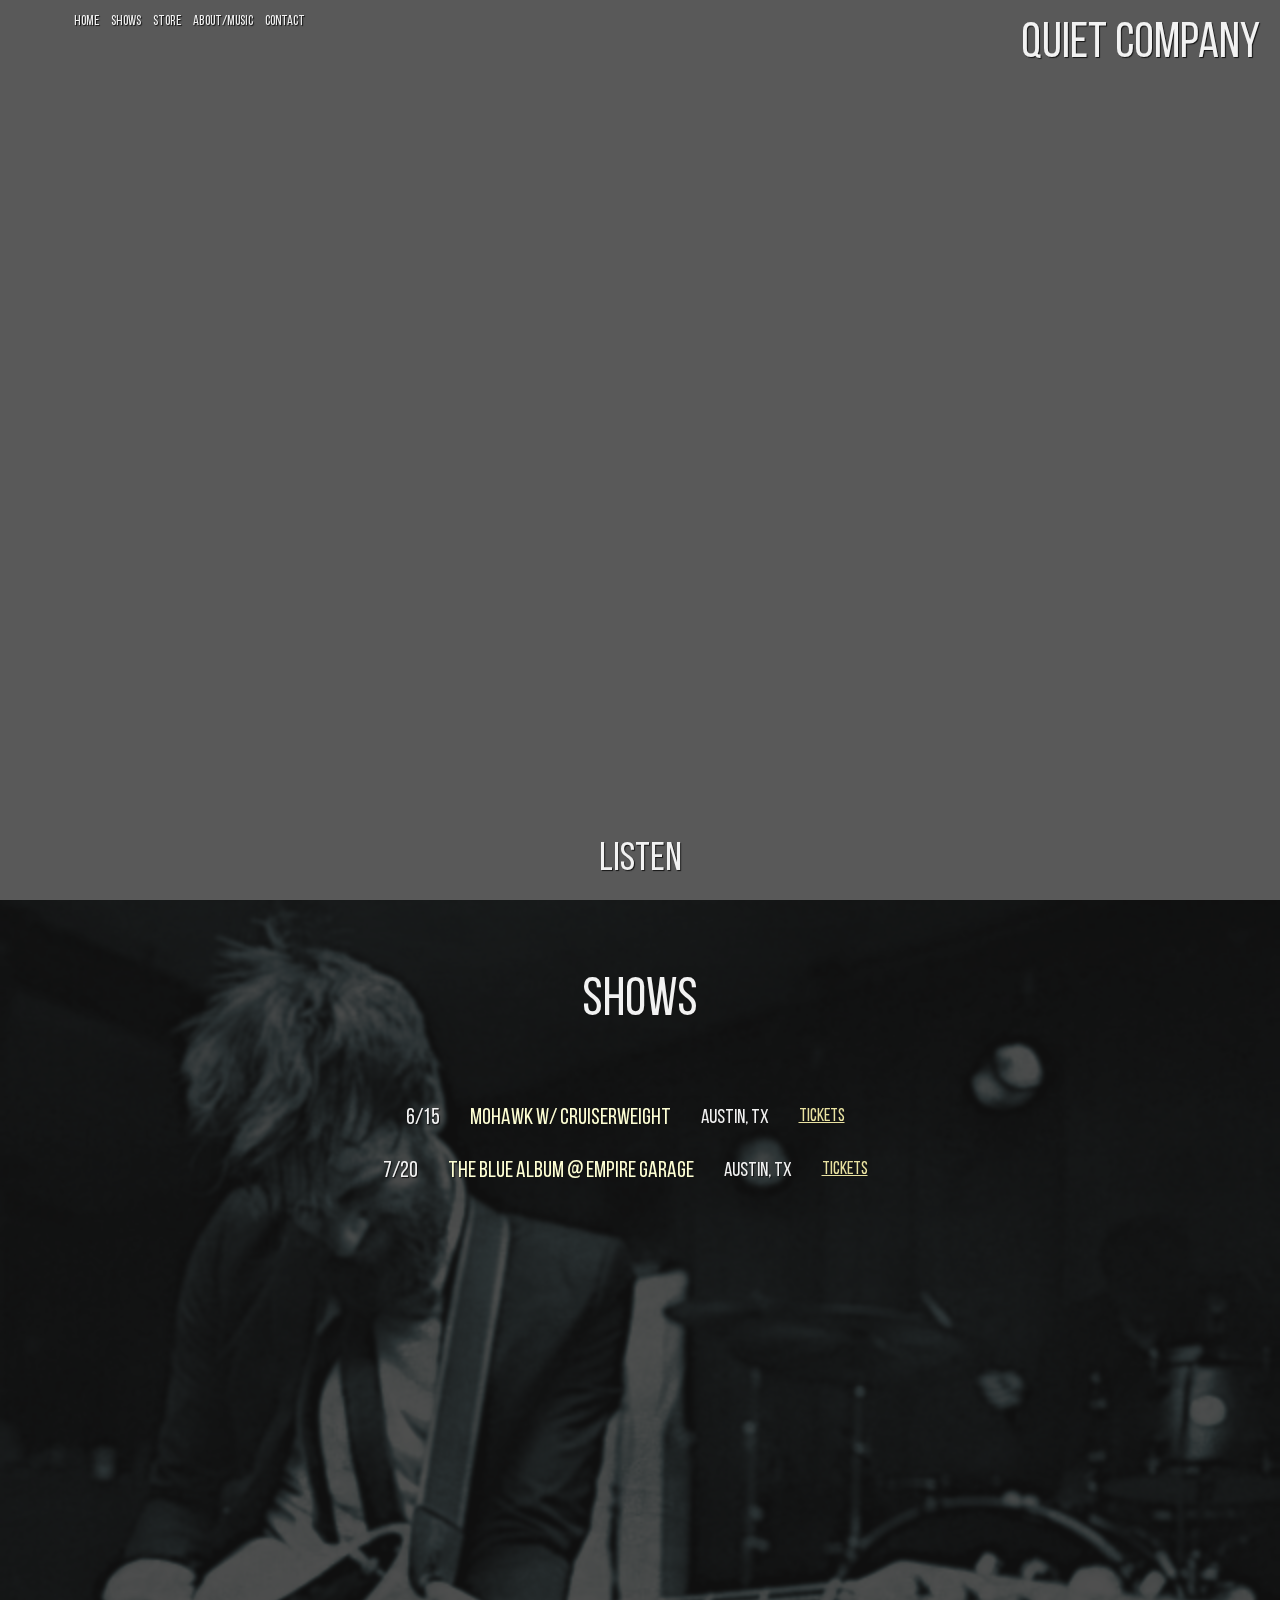
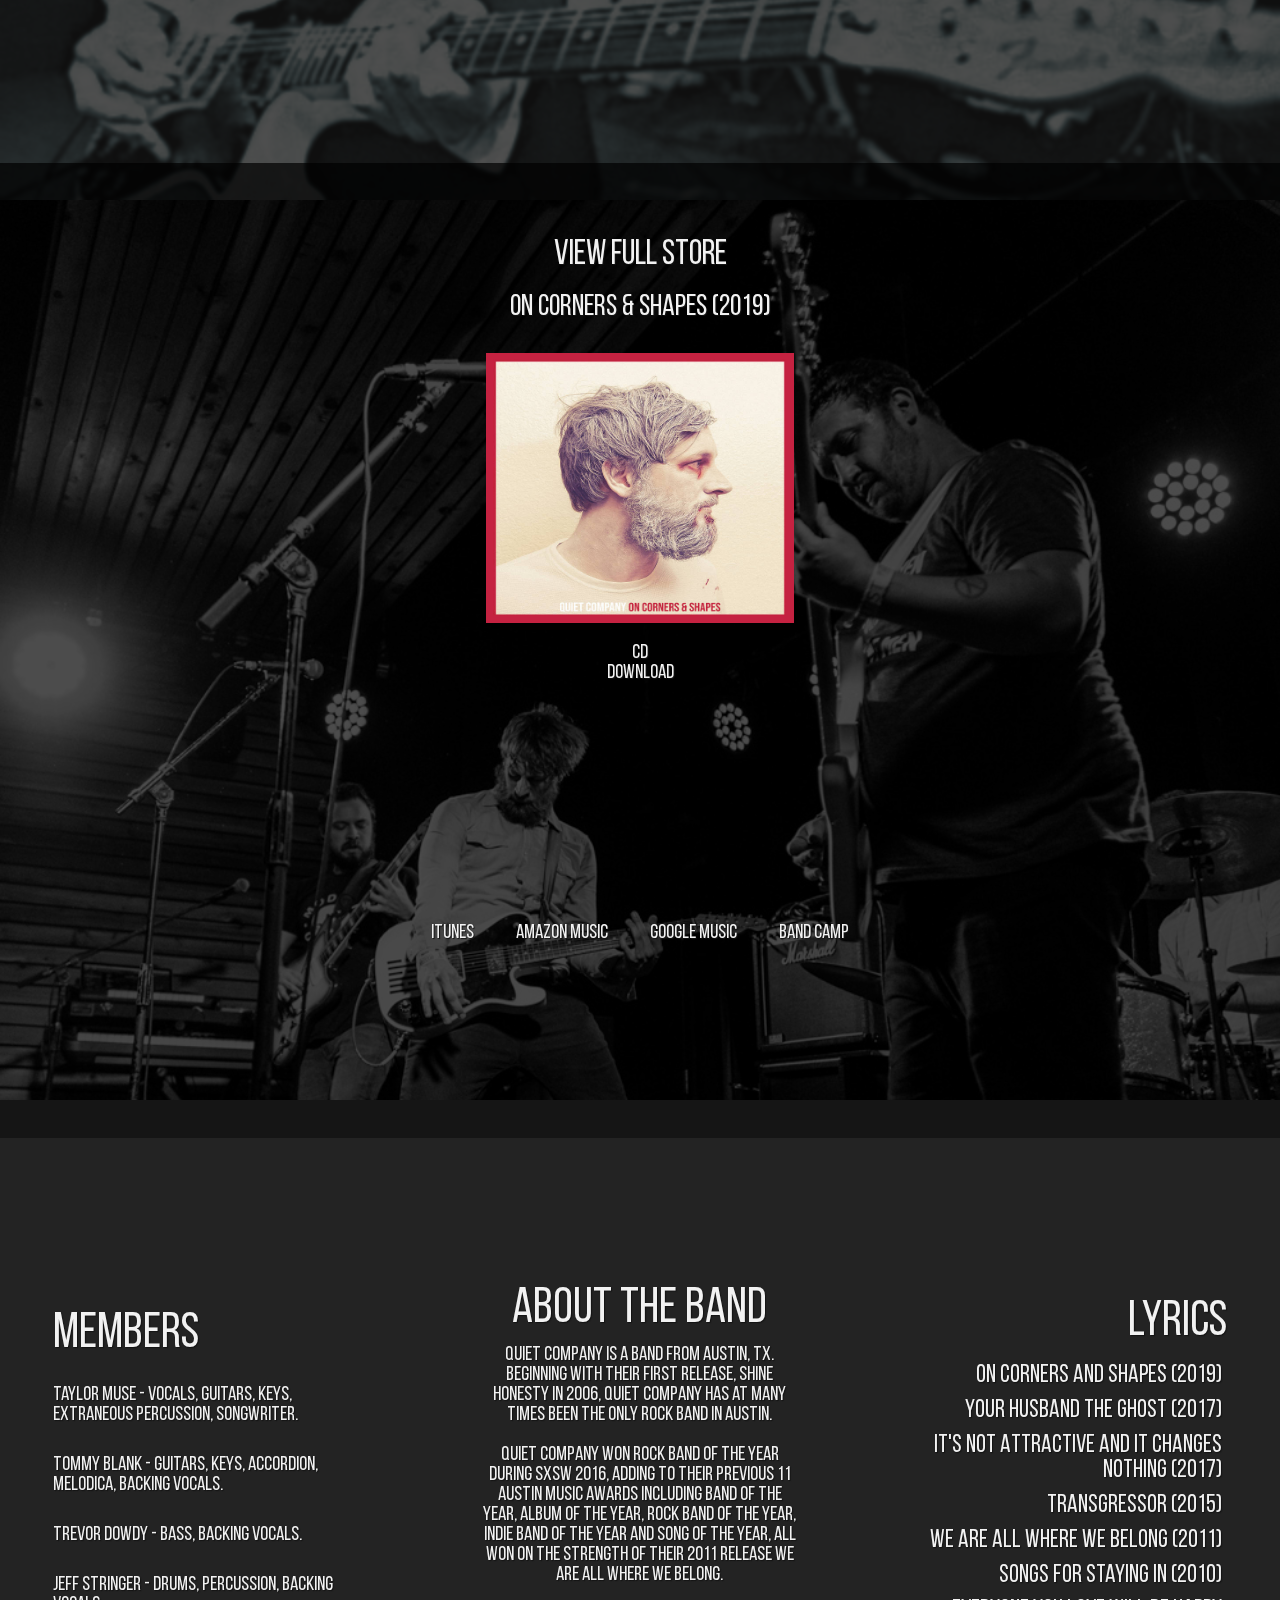
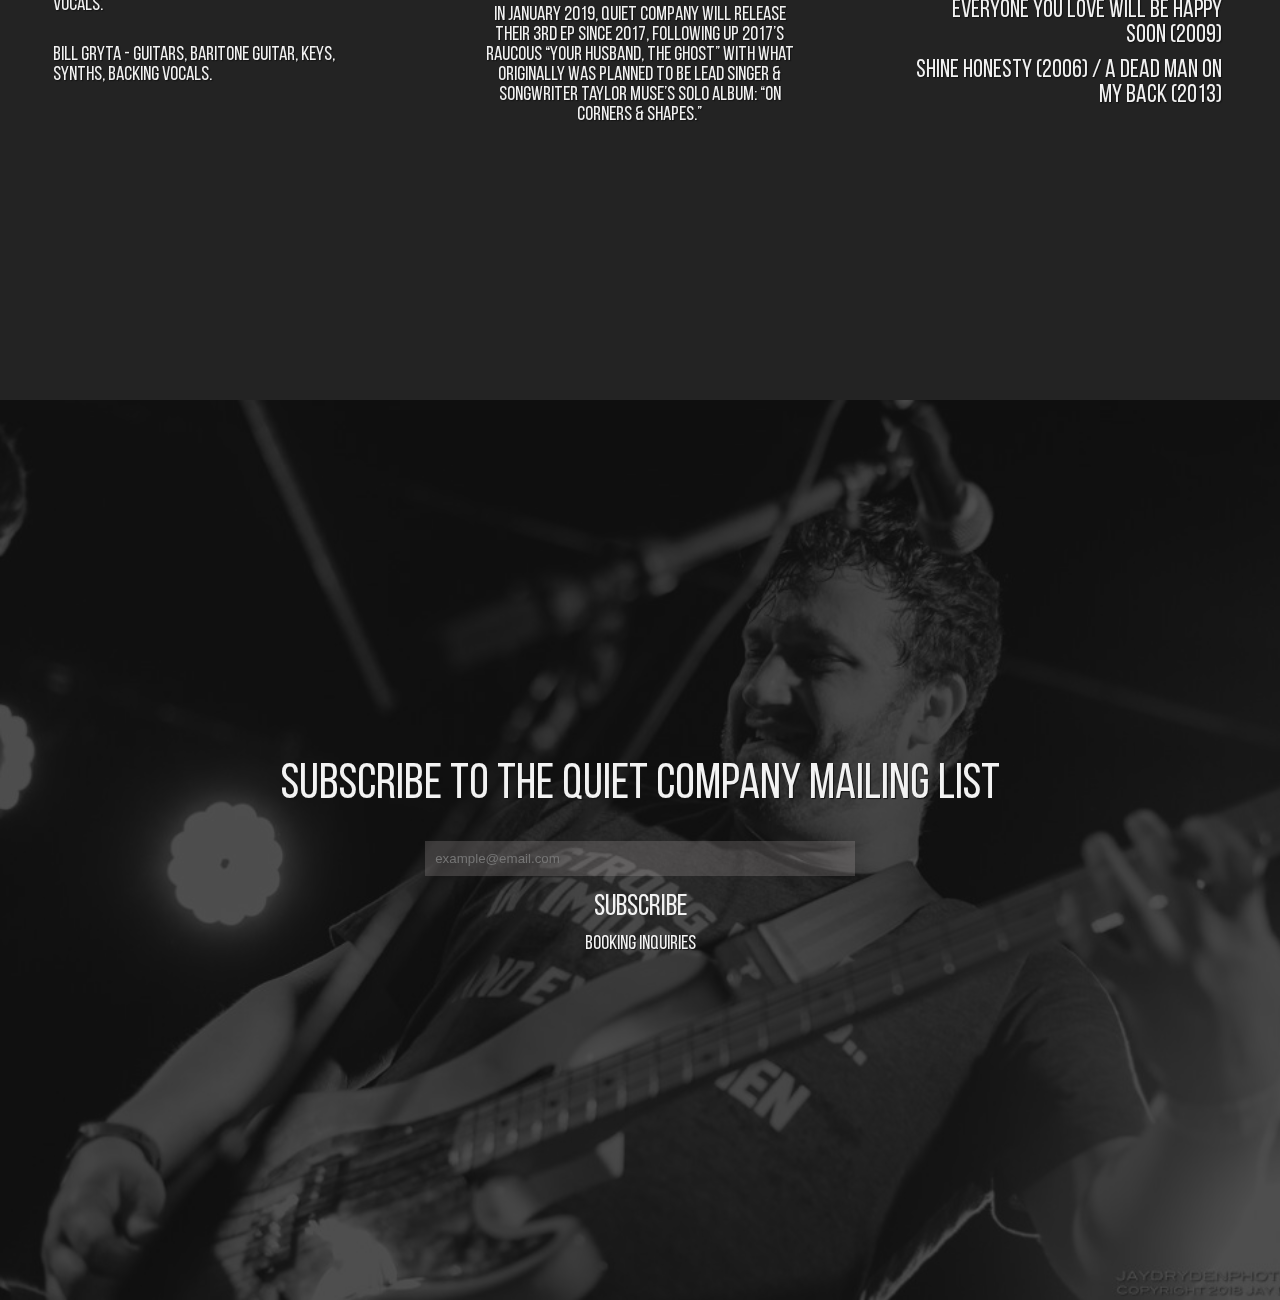
==== commit 9069bf15: "blue album" ====
--- a/index.html
+++ b/index.html
@@ -11,8 +11,8 @@
     <link rel="stylesheet" type="text/css" href="vendors/fullpage.js/dist/fullpage.css" />
     <link rel="stylesheet" href="vendors/slick-carousel/slick/slick.css">
     <link rel="stylesheet" type="text/css" href="vendors/slick-carousel/slick/slick-theme.css">
-    <link rel="stylesheet" href="https://use.fontawesome.com/releases/v5.3.1/css/all.css" integrity="sha384-mzrmE5qonljUremFsqc01SB46JvROS7bZs3IO2EmfFsd15uHvIt+Y8vEf7N7fWAU"
-        crossorigin="anonymous">
+    <link rel="stylesheet" href="https://use.fontawesome.com/releases/v5.3.1/css/all.css"
+        integrity="sha384-mzrmE5qonljUremFsqc01SB46JvROS7bZs3IO2EmfFsd15uHvIt+Y8vEf7N7fWAU" crossorigin="anonymous">
     <link href="https://fonts.googleapis.com/css?family=Playfair+Display:400,400i,700,700i" rel="stylesheet">
 
 
@@ -49,10 +49,13 @@
             </span>
 
             <ul class="social-icons">
-                <li><a href="https://www.facebook.com/quietcompany" target="_blank"><i class="fab fa-facebook-f"></i></a></li>
-                <li><a href="https://www.instagram.com/quietcompanytx" target="_blank"><i class="fab fa-instagram"></i></a></li>
+                <li><a href="https://www.facebook.com/quietcompany" target="_blank"><i
+                            class="fab fa-facebook-f"></i></a></li>
+                <li><a href="https://www.instagram.com/quietcompanytx" target="_blank"><i
+                            class="fab fa-instagram"></i></a></li>
                 <li><a href="https://twitter.com/quietcompanytx" target="_blank"><i class="fab fa-twitter"></i></a></li>
-                <li><a href="https://www.youtube.com/user/quietcompany" target="_blank"><i class="fab fa-youtube"></i></a></li>
+                <li><a href="https://www.youtube.com/user/quietcompany" target="_blank"><i
+                            class="fab fa-youtube"></i></a></li>
             </ul>
 
             <!-- <span class="progress">Prog</span> -->
@@ -66,19 +69,20 @@
             <div class='spacer'></div>
 
             <div class='album-title'>
-                <ul class='landing-list'>
+                <!-- <ul class='landing-list'>
                     <li class='landing-music-icon'><a href='https://open.spotify.com/album/2dGXu6YfI0fA8fxmQgDxl8'
                             target="_blank"><i class="fab fa-spotify"></i></a></li>
-                    <li class='landing-music-icon'><a href="https://itunes.apple.com/us/album/on-corners-shapes-ep/1449412522"
-                            target="_blank"><i class="fab fa-itunes-note"></i></a></li>
+                    <li class='landing-music-icon'><a
+                            href="https://itunes.apple.com/us/album/on-corners-shapes-ep/1449412522" target="_blank"><i
+                                class="fab fa-itunes-note"></i></a></li>
                     <li class='landing-music-icon'><a href="https://quietcompany.bandcamp.com/" target="_blank"><i
                                 class="fab fa-bandcamp"></i></a></li>
-                </ul>
+                </ul> -->
                 <div class="presents">
 
                     <h1 class='band-name'>Quiet Company</h1>
-                    <!-- <h3 class="performs">presents</h3>  -->
-                    <h2 class="album-title"> On Corners & Shapes</h2>
+                    <!-- <h3 class="performs">performs</h3>
+                    <h2 class="album-title">Weezer's Blue Album</h2> -->
                 </div>
 
             </div>
@@ -125,11 +129,14 @@
                         </ul>
                     </div> -->
                     <div class="store-item">
-                        <h3>On Corners <span>&#38;</span> Shapes (2019)</h3><img src="assets/images/store/corners_cover.jpg">
-                        <ul class="store-link-list">
-                            <li><a class="store-link" href="https://quietcompany.bigcartel.com/product/on-corners-shapes-cd"
+                        <h3>On Corners <span>&#38;</span> Shapes (2019)</h3><img
+                            src="assets/images/store/corners_cover.jpg">
+                        <ul class="store-link-list">
+                            <li><a class="store-link"
+                                    href="https://quietcompany.bigcartel.com/product/on-corners-shapes-cd"
                                     data-gumroad-single-product="true" target="_blank" target="_blank">CD</a></li>
-                            <li><a class="store-link" href="https://quietcompany.bandcamp.com/album/on-corners-shapes">Download</a></li>
+                            <li><a class="store-link"
+                                    href="https://quietcompany.bandcamp.com/album/on-corners-shapes">Download</a></li>
                         </ul>
                     </div>
                     <!-- <div class="store-item">
@@ -217,10 +224,12 @@
                 <ul class="external-store-links">
 
                     <li><a href="https://itunes.apple.com/us/artist/quiet-company/195832597">iTunes</a></li>
-                    <li><a href="https://www.amazon.com/default/e/B001LHONJK/digital/ref=ntt_mp3_rdr?_encoding=UTF8&sn=d&redirectedFromKindleDbs=true&shoppingPortalEnabled=false">Amazon
+                    <li><a
+                            href="https://www.amazon.com/default/e/B001LHONJK/digital/ref=ntt_mp3_rdr?_encoding=UTF8&sn=d&redirectedFromKindleDbs=true&shoppingPortalEnabled=false">Amazon
                             Music</a></li>
 
-                    <li><a href="https://play.google.com/store/music/artist/Quiet_Company?id=Ay3hxk6rqpqrgr3l27jerir24hi">Google
+                    <li><a
+                            href="https://play.google.com/store/music/artist/Quiet_Company?id=Ay3hxk6rqpqrgr3l27jerir24hi">Google
                             Music</a></li>
                     <li><a href="https://quietcompany.bandcamp.com/">Band Camp</a></li>
                 </ul>
@@ -240,7 +249,8 @@
                             </li>
                             <li class='member-li'>Trevor Dowdy - bass, backing vocals.</li>
                             <li class='member-li'>Jeff Stringer - drums, percussion, backing vocals.</li>
-                            <li class='member-li'>Bill Gryta - guitars, baritone guitar, keys, synths, backing vocals.</li>
+                            <li class='member-li'>Bill Gryta - guitars, baritone guitar, keys, synths, backing vocals.
+                            </li>
                         </ul>
                     </div>
                     <div class='about-band'>
@@ -274,13 +284,16 @@
                     <div class='lyrics'>
                         <h2 class='lyrics-h2'>Lyrics </h2>
                         <ul class='lyric-list'>
-                            <li class='lyric-li'><a href="/pages/lyrics/corners.html">On Corners and Shapes (2019)</a></li>
-
-                            <li class='lyric-li'><a href="/pages/lyrics/husband.html">Your Husband the Ghost (2017)</a></li>
+                            <li class='lyric-li'><a href="/pages/lyrics/corners.html">On Corners and Shapes (2019)</a>
+                            </li>
+
+                            <li class='lyric-li'><a href="/pages/lyrics/husband.html">Your Husband the Ghost (2017)</a>
+                            </li>
                             <li class='lyric-li'><a href="/pages/lyrics/attractive.html">It's Not Attractive and it
                                     Changes Nothing (2017)</a></li>
                             <li class='lyric-li'><a href="/pages/lyrics/transgressor.html">Transgressor (2015)</a></li>
-                            <li class='lyric-li'><a href="/pages/lyrics/belong.html">We Are All Where We Belong (2011)</a></li>
+                            <li class='lyric-li'><a href="/pages/lyrics/belong.html">We Are All Where We Belong
+                                    (2011)</a></li>
                             <li class='lyric-li'><a href="/pages/lyrics/sfsi.html">Songs for Staying In (2010)</a></li>
                             <li class='lyric-li'><a href="/pages/lyrics/everyone.html">Everyone You Love Will Be Happy
                                     Soon (2009)</a></li>
@@ -296,7 +309,8 @@
             <div class='contact-wrapper background'>
                 <!-- Begin Mailchimp Signup Form -->
                 <div id="mc_embed_signup">
-                    <form action="https://quietcompanymusic.us8.list-manage.com/subscribe/post?u=c706ab4a661372ce0530bc67f&amp;id=b69521d5c6"
+                    <form
+                        action="https://quietcompanymusic.us8.list-manage.com/subscribe/post?u=c706ab4a661372ce0530bc67f&amp;id=b69521d5c6"
                         method="post" id="mc-embedded-subscribe-form" name="mc-embedded-subscribe-form" class="validate"
                         target="_blank" novalidate>
                         <div id="mc_embed_signup_scroll">
@@ -313,21 +327,22 @@
                                 <div class="response" id="mce-success-response" style="display:none"></div>
                             </div>
                             <!-- real people should not fill this in and expect good things - do not remove this or risk form bot signups-->
-                            <div style="position: absolute; left: -5000px;" aria-hidden="true"><input type="text" name="b_c706ab4a661372ce0530bc67f_b69521d5c6"
-                                    tabindex="-1" value=""></div>
-                            <div class="clear"><input type="submit" value="Subscribe" name="subscribe" id="mc-embedded-subscribe"
-                                    class="button"></div>
+                            <div style="position: absolute; left: -5000px;" aria-hidden="true"><input type="text"
+                                    name="b_c706ab4a661372ce0530bc67f_b69521d5c6" tabindex="-1" value=""></div>
+                            <div class="clear"><input type="submit" value="Subscribe" name="subscribe"
+                                    id="mc-embedded-subscribe" class="button"></div>
 
                             <ul class='contact-emails'>
-                                <li class='contact-manager'><a href='mailto:paul@quietcompanymusic.com' target="_blank">Management:
+                                <!-- <li class='contact-manager'><a href='mailto:paul@quietcompanymusic.com'
+                                        target="_blank">Management:
                                         Paul
-                                        Osbon</a></li>
+                                        Osbon</a></li> -->
                                 <li class='contact-booking'><a href='mailto:band@quietcompanymusic.com'>Booking
                                         Inquiries</a></li>
                             </ul>
                         </div>
                     </form>
-                    <p class='photo-credits'>Christmas photo provided by Toni Cuenca on Unsplash</p>
+                    <!-- <p class='photo-credits'>Christmas photo provided by Toni Cuenca on Unsplash</p> -->
                 </div>
 
                 <!--End mc_embed_signup-->
@@ -345,8 +360,9 @@
 
     <script id="__bs_script__">
         //<![CDATA[
-        document.write("<script async src='http://HOST:3000/browser-sync/browser-sync-client.js?v=2.26.3'><\/script>".replace(
-            "HOST", location.hostname));
+        document.write("<script async src='http://HOST:3000/browser-sync/browser-sync-client.js?v=2.26.3'><\/script>"
+            .replace(
+                "HOST", location.hostname));
         //]]>
     </script>
 </body>
--- a/assets/css/main.css
+++ b/assets/css/main.css
@@ -1 +1 @@
-@import url("https://fonts.googleapis.com/css?family=Roboto+Slab:100,300,400,700");html,body,div,span,applet,object,iframe,h1,h2,h3,h4,h5,h6,p,blockquote,pre,a,abbr,acronym,address,big,cite,code,del,dfn,em,img,ins,kbd,q,s,samp,small,strike,strong,sub,sup,tt,var,b,u,i,center,dl,dt,dd,ol,ul,li,fieldset,form,label,legend,table,caption,tbody,tfoot,thead,tr,th,td,article,aside,canvas,details,embed,figure,figcaption,footer,header,hgroup,menu,nav,output,ruby,section,summary,time,mark,audio,video{margin:0;padding:0;border:0;font-size:100%;font:inherit;vertical-align:baseline}article,aside,details,figcaption,figure,footer,header,hgroup,menu,nav,section{display:block}html{font-size:62.5%}body{line-height:1;font-size:1.4rem}ol,ul{list-style:none}blockquote,q{quotes:none}blockquote:before,blockquote:after,q:before,q:after{content:"";content:none}table{border-collapse:collapse;border-spacing:0}#about{background:url("../images/tommy.JPG");background-size:cover;width:100%;font-size:2rem}.background-about{background:rgba(20,20,20,0.75);height:100%;width:100%}.about-flex{width:100%;height:90vh;margin:0 auto;display:flex;justify-content:center;flex-wrap:wrap;justify-content:space-around;align-items:center}.about-flex h2{font-size:5rem;padding-bottom:1rem}.about-flex a{font-size:2.5rem;color:#f2f2f2;text-decoration:none}.about-flex a:visited{color:#b4b4b4}.about-flex .members .member-ul li{padding:1.5rem;padding-left:0}.about-flex .about-band{text-align:center}.about-flex .lyrics h2{text-align:right}.about-flex .lyrics .lyric-list li{padding:0.5rem;text-align:right}.about-flex div{width:25%;padding:1rem;margin:1rem}@media only screen and (max-width: 1100px){#about{font-size:2rem}#about h2{font-size:4rem}}@media only screen and (max-width: 750px){#about{font-size:1.1rem}#about h2{font-size:2.3rem;padding-bottom:0.2rem}#about a{font-size:1.6rem}#about .about-flex{flex-wrap:wrap;height:90%;flex-direction:column}#about .about-flex div{height:20%;width:90%}#about .members{margin-top:10vh;margin-bottom:1vh}#about .members h2{margin:0 auto;text-align:center;width:90%}#about .members ul{width:90%;margin:0 auto}#about .members ul li{padding:0.5rem 0;text-align:left}#about .about-band{margin:auto;margin-bottom:5vh}#about .about-band h2{margin:0 auto;padding-bottom:1rem;width:80%}#about .about-band p{width:80%;margin:0;margin-left:5%;text-align:left}#about .lyrics{margin-top:9vh;width:80%}#about .lyrics h2{text-align:center}#about .lyrics a{font-size:1.2rem;color:#f2f2f2;text-decoration:none}#about .lyrics a:visited{color:#b4b4b4}#about .lyrics .lyric-list{width:90%;margin:0 auto;margin-top:5%;margin-bottom:20%}#about .lyrics .lyric-list li{padding:0.2rem;text-align:left}}#contact{background:url("../images/daddy.jpeg");background-size:cover}#contact h2{font-size:5rem;margin:2rem}#contact .button{font-size:3rem}#contact .contact-wrapper{width:80%;display:flex;justify-content:space-around;flex-direction:column;margin:0 auto;align-content:center}#contact .background{background:rgba(20,20,20,0.75);height:100%;width:100%}#contact .mc-field-group input{width:40%;padding:1rem;margin:1rem;border:none;background:rgba(209,200,200,0.2)}#contact .mc-field-group input:hover{background:#f2f2f2}#contact .contact-emails{display:block}#contact .contact-emails a{color:#f2f2f2;text-decoration:none;padding:5px;line-height:3rem;font-size:2rem}#contact .contact-emails a:hover{color:#b4b4b4}#contact #mc_embed_signup{margin:0 auto;text-align:center;width:80%;padding:1rem}#contact #mc-embedded-subscribe{background:none;border:none;cursor:pointer;color:#f2f2f2;font-family:"BebasNeue";margin:0.5rem}#contact .photo-credits{font-size:.5rem;margin:0 auto;padding:0;margin-top:20rem;width:20%;text-align:center}@media only screen and (max-width: 750px){#contact h2{font-size:3rem}#contact .mc-field-group input{width:40%;padding:1rem;margin:0.2rem;border:none;background:rgba(209,200,200,0.2)}#contact .mc-field-group input:hover{background:#f2f2f2}#contact .mc-field-group input:active{background:#f2f2f2}#contact .contact-wrapper{width:100%;display:flex;justify-content:space-around;flex-direction:column;margin:0 auto;align-content:center}#contact #mc_embed_signup{margin:0 auto;text-align:center;width:80%;padding:1rem}#contact #mce-EMAIL{width:80%;padding:0.5rem;border:none;background:rgba(200,200,200,0.9)}#contact #mc-embedded-subscribe{background:none;border:none;cursor:pointer;color:#f2f2f2;font-family:"BebasNeue";margin:0.5rem;font-size:2rem}#contact .contact-emails{display:block;margin-top:3rem}#contact .contact-emails a{color:#f2f2f2;text-decoration:none;padding:5px;line-height:3rem;font-size:2rem}#contact .contact-emails a:hover{color:#b4b4b4}#contact .photo-credits{font-size:.5rem;margin:0 auto;padding:0;margin-top:2rem;width:20%;text-align:center}}@font-face{font-family:"BebasNeue";src:url("../fonts/BebasNeueRegular.woff2") format("woff2"),url("../fonts/BebasNeueRegular.woff") format("woff"),url("../fonts/BebasNeueRegular.ttf") format("truetype");font-weight:normal;font-style:normal}@font-face{font-family:"BebasNeueBold";src:url("../fonts/BebasNeueBold.woff2") format("woff2"),url("../fonts/BebasNeueBold.woff") format("woff"),url("../fonts/BebasNeueBold.ttf") format("truetype");font-weight:bold;font-style:normal}@font-face{font-family:"Brandon Grotesque";src:url("../fonts/BrandonGrotesque-Regular.woff2") format("woff2"),url("../fonts/BrandonGrotesque-Regular.woff") format("woff"),url("../fonts/BrandonGrotesque-Regular.ttf") format("truetype");font-weight:normal;font-style:normal}@font-face{font-family:"Brandon Grotesque Bold";src:url("../fonts/BrandonGrotesque-Bold.woff2") format("woff2"),url("../fonts/BrandonGrotesque-Bold.woff") format("woff"),url("../fonts/BrandonGrotesque-Bold.ttf") format("truetype");font-weight:bold;font-style:normal}@font-face{font-family:"Brandon Grotesque Bold";src:url("../fonts/BrandonGrotesque-Light.woff2") format("woff2"),url("../fonts/BrandonGrotesque-Light.woff") format("woff"),url("../fonts/BrandonGrotesque-Light.ttf") format("truetype");font-weight:lighter;font-style:normal}#footer{position:fixed;height:60px;display:block;width:100%;background:rgba(0,0,0,0);z-index:1;text-align:center;color:red;padding:20px 0 0 0;bottom:0px}.social-icons{text-align:center;font-size:1rem}.social-icons li{display:inline;padding:1rem}.social-icons a{color:#f2f2f2}.social-icons a:visited{color:#b4b4b4}#header{position:fixed;height:50px;width:100%;max-width:100%;margin:0;background:rgba(0,0,0,0);z-index:1;text-align:center;color:#f2f2f2;padding-top:1.5rem}#header h1{font-size:2rem}#header .menu{text-align:left;text-decoration:none;max-width:80%;margin-left:5%}#header .menu ul{color:#f2f2f2;text-decoration:none}#header .menu li{display:inline;text-decoration:none;color:#f2f2f2;padding:1rem;padding-right:0}#header .menu li a{color:#f2f2f2;text-decoration:none}@media only screen and (max-width: 700px){#header{max-width:75%;margin-left:12.5%}#header .menu{text-align:center;margin:0 auto;width:100%;padding:0}#header .menu a{color:red}#header .menu li{padding:1rem}}@media only screen and (max-width: 350px){#header .menu{margin:0;padding:0;padding-left:12%}#header .menu li{padding:.5rem}}#landing{background:url("../images/corners.jpeg");background-size:cover;background-position:center;background-repeat:no-repeat;backdrop-filter:blur(6px) contrast(0.8);padding:2rem;display:flex;justify-content:space-between;flex-wrap:wrap}#landing .spacer{height:74%;width:100%;flex:1}#landing .landing-list{color:rgba(242,242,242,0.5);display:block;width:100%;flex:1;margin-bottom:4rem;text-align:center}#landing .landing-list li{display:inline;font-size:3rem;padding:1.6rem}#landing .landing-list li a{cursor:pointer;color:rgba(242,242,242,0.5)}#landing .landing-list li a:hover{color:#f2f2f2}#landing .presents{display:flex;flex:3;width:100%;margin:0 auto;text-align:center}#landing .presents .band-name{padding:0;height:20%;width:50%;text-align:right;flex:3;font-size:5rem}#landing .presents .album-title{padding:0;margin-left:1rem;width:48%;text-align:left;font-size:5rem;padding:0 15px;color:#C52241}@media only screen and (max-width: 1024px){#landing .presents .landing-list{width:100%;color:rgba(242,242,242,0.5);text-align:center}#landing .presents .landing-list li{display:inline;font-size:3rem;padding:1.2rem}}@media only screen and (max-width: 750px){#landing{background:url("../images/corners.jpeg");background-size:cover;background-position:center;background-repeat:no-repeat;backdrop-filter:blur(6px) contrast(0.8);padding:2rem;display:flex;justify-content:space-between;flex-wrap:wrap}#landing .spacer{height:65%;width:50%;flex:1}#landing .landing-list{color:rgba(242,242,242,0.5);display:block;width:100%;flex:4;margin-bottom:2rem;text-align:center}#landing .landing-list li{display:inline;font-size:2rem;padding:1.6rem}#landing .landing-list li a{cursor:pointer;color:rgba(242,242,242,0.5)}#landing .landing-list li a:hover{color:#f2f2f2}#landing .presents{display:flex;flex:3;width:100%;margin:0 auto;text-align:center}#landing .presents .band-name{padding:0;height:80%;width:50%;text-align:center;flex:3;font-size:2.6rem}#landing .presents .album-title{padding:0;margin-left:1rem;width:48%;text-align:center;font-size:2.2rem;padding:0;color:#C52241}}@media only screen and (max-width: 750px) and (max-width: 350px){#landing .presents{margin-left:0rem;margin-top:-12rem;height:30%;display:flex;justify-content:space-around;flex-direction:column}#landing .presents h1{font-size:5rem;padding:0;margin:0}#landing .presents h2{font-size:5rem}#landing .presents h3{font-size:2rem}#landing .presents h1,#landing .presents h2,#landing .presents h3{margin:0 auto;text-align:left}#landing .presents h1{padding:0;margin:0}#landing .presents .landing-list{width:100%;color:rgba(242,242,242,0.5);text-align:center;margin-top:.5rem}#landing .presents .landing-list li{display:inline;font-size:2rem;padding:1rem;margin-top:0}#landing .presents .band-name{padding:0;height:60%;width:100%;text-align:center;flex:4;font-size:2rem}#landing .presents .album-title{margin-left:0rem;width:100%;text-align:center;font-size:2rem;padding:0;color:#C52241}}.lyrics-page{background:#05050a}.lyrics-page .album-title{font-size:3rem;margin-bottom:2rem;padding:1rem}.lyrics-page .song-title{font-size:2.5rem;margin-bottom:1.5rem;margin-top:1rem;margin-left:.5rem;padding:1.25rem}.lyrics-page .song-lyrics{color:#f2f2f2;font-size:1.5rem;margin-left:2rem;margin-bottom:.2rem;padding:1rem;font-family:'Montserrat', sans-serif;width:60%;line-height:2rem}@media only screen and (max-width: 750px){.album-title{text-align:center;padding-top:5rem;padding-bottom:0}.song-title{text-align:center}}.player{font-size:4rem;cursor:pointer;color:#f2f2f2}@media only screen and (max-width: 1100px){.player{font-size:3.5rem}}#shows{background:url("../images/taylorstage2.png");background-size:cover;background-repeat:repeat;width:100%;overflow-wrap:break-word !important;font-size:2.5vh}#shows .background{background:rgba(20,20,20,0.75);height:100%;width:100%}#shows h2{margin:0 auto;padding-top:75px;font-size:7rem;text-align:center;width:100%}#shows #events-div{display:flex;flex-direction:column}#shows #events-div span{padding:15px}#shows #events-div ul{width:60%;margin:0 auto;margin-top:5%}#shows .event-li{display:flex;justify-content:center;flex-direction:row;align-content:center;white-space:pre}#shows .event-name{color:#feffd4;font-size:4vh}#shows .event-location{font-size:3rem}#shows .event-uri a,#shows .event-fb a{color:#fff7b0e8}#shows .event-uri a:visited,#shows .event-fb a:visited{color:#d3cb5e}#shows .spacer{padding:0 9px}@media only screen and (max-width: 700px){#shows{margin-bottom:0;font-size:1.5rem}#shows h2{font-size:3rem}#shows #events-div{padding:0;max-width:100%;display:flex;flex-direction:column;margin-top:20vh}#shows #events-div span{padding:5px}#shows #events-div .event-start{font-size:1.8rem}#shows #events-div .event-location{font-size:1.2rem}#shows #events-div #event-list{width:90%;height:90%;margin:0 auto;overflow-wrap:normal}#shows #events-div .spacer{padding:0 1px}#shows #events-div .event-li{display:flex;justify-content:space-between;flex-wrap:wrap;flex-direction:row;align-content:center;max-width:100%;width:100%;text-align:left}}@media only screen and (max-width: 350px){#shows{margin-bottom:-2rem;font-size:1.5rem}#shows h2{font-size:4rem}#shows #events-div{padding:0;max-width:100%;display:flex;flex-direction:column;margin-top:15vh}#shows #events-div span{padding:3px}#shows #events-div .event-start{font-size:1.2rem}#shows #events-div .event-location{font-size:1.3rem}#shows #events-div .event-name{font-size:1.5rem}#shows #events-div #event-list{width:90%;height:90%;margin:0 auto;overflow-wrap:normal}#shows #events-div .spacer{padding:0 1px}#shows #events-div .event-li{display:flex;justify-content:space-between;flex-wrap:wrap;flex-direction:row;align-content:center;max-width:100%;width:100%;text-align:left}}#store{background:url("../images/trevdaddy.jpg");background-size:cover}#store .full-store-anchor{width:100%;text-align:center;margin:0 auto;color:#f2f2f2;text-decoration:none;font-size:3.5rem}#store .filter-list{margin:0 auto;text-align:center}#store .filter-list li{display:inline;margin:0 auto;padding:0 2rem}#store .filter-list li span{cursor:pointer;margin:1rem}#store .external-store-links{text-align:center;margin-bottom:2rem}#store .external-store-links li{display:inline}#store .external-store-links li a{color:#f2f2f2;text-decoration:none;padding:2rem;font-size:2rem}#store h2{margin:0 auto;font-size:7rem;text-align:center;margin-bottom:1rem}#store .wrapper{padding-top:75px;width:100%;height:100%;background:rgba(0,0,0,0.7)}#store .store-carousel{width:80%;height:70%;margin:0 auto;margin-top:2rem}#store .store-carousel .store-link{color:#f2f2f2;text-align:center;font-size:2rem;text-decoration:none;padding:1rem;margin:1rem}#store .store-carousel .store-item{width:30%;height:50vh;text-align:center}#store .store-carousel .store-item h3{font-size:3rem;text-align:center;margin-bottom:10px}#store .store-carousel .store-item img{width:60%;height:60%;margin:0 auto;padding:2rem}@media only screen and (max-width: 700px){#store{background:url("../images/trevdaddy.jpg");background-size:cover}#store .filter-list{margin:0 auto;text-align:center}#store .filter-list li{display:inline;margin:0 auto;padding:0 2rem}#store .filter-list li span{cursor:pointer;margin:1rem}#store .external-store-links{text-align:center;margin-bottom:2rem}#store .external-store-links li{display:inline}#store .external-store-links li a{color:#f2f2f2;text-decoration:none;padding:1rem;font-size:1.5rem}#store h2{margin:0 auto;font-size:4rem;text-align:center;margin-bottom:1rem}#store .wrapper{padding-top:75px;width:100%;height:100%;background:rgba(0,0,0,0.7)}#store .store-carousel{width:80%;height:70%;margin:0 auto;margin-top:2rem}#store .store-carousel .store-link{color:#f2f2f2;text-align:center;font-size:1.5rem;text-decoration:none;padding:1rem;margin:1rem}#store .store-carousel .store-item{width:30%;height:50vh;text-align:center}#store .store-carousel .store-item h3{font-size:2rem;text-align:center;margin-bottom:10px}#store .store-carousel .store-item img{width:60%;height:60%;margin:0 auto;padding:2rem}}html{max-width:100%;width:100%;text-shadow:1px 1px 1px #141414}body{background:rgba(20,20,20,0.75);background-repeat:repeat;background-size:cover;font-family:"BebasNeue";color:#f2f2f2;width:100%;max-width:100%}
+@import url("https://fonts.googleapis.com/css?family=Roboto+Slab:100,300,400,700");html,body,div,span,applet,object,iframe,h1,h2,h3,h4,h5,h6,p,blockquote,pre,a,abbr,acronym,address,big,cite,code,del,dfn,em,img,ins,kbd,q,s,samp,small,strike,strong,sub,sup,tt,var,b,u,i,center,dl,dt,dd,ol,ul,li,fieldset,form,label,legend,table,caption,tbody,tfoot,thead,tr,th,td,article,aside,canvas,details,embed,figure,figcaption,footer,header,hgroup,menu,nav,output,ruby,section,summary,time,mark,audio,video{margin:0;padding:0;border:0;font-size:100%;font:inherit;vertical-align:baseline}article,aside,details,figcaption,figure,footer,header,hgroup,menu,nav,section{display:block}html{font-size:62.5%}body{line-height:1;font-size:1.4rem}ol,ul{list-style:none}blockquote,q{quotes:none}blockquote:before,blockquote:after,q:before,q:after{content:"";content:none}table{border-collapse:collapse;border-spacing:0}#about{background:url("../images/tommy.JPG");background-size:cover;width:100%;font-size:2rem}.background-about{background:rgba(20,20,20,0.75);height:100%;width:100%}.about-flex{width:100%;height:90vh;margin:0 auto;display:flex;justify-content:center;flex-wrap:wrap;justify-content:space-around;align-items:center}.about-flex h2{font-size:5rem;padding-bottom:1rem}.about-flex a{font-size:2.5rem;color:#f2f2f2;text-decoration:none}.about-flex a:visited{color:#b4b4b4}.about-flex .members .member-ul li{padding:1.5rem;padding-left:0}.about-flex .about-band{text-align:center}.about-flex .lyrics h2{text-align:right}.about-flex .lyrics .lyric-list li{padding:0.5rem;text-align:right}.about-flex div{width:25%;padding:1rem;margin:1rem}@media only screen and (max-width: 1100px){#about{font-size:2rem}#about h2{font-size:4rem}}@media only screen and (max-width: 750px){#about{font-size:1.1rem}#about h2{font-size:2.3rem;padding-bottom:0.2rem}#about a{font-size:1.6rem}#about .about-flex{flex-wrap:wrap;height:90%;flex-direction:column}#about .about-flex div{height:20%;width:90%}#about .members{margin-top:10vh;margin-bottom:1vh}#about .members h2{margin:0 auto;text-align:center;width:90%}#about .members ul{width:90%;margin:0 auto}#about .members ul li{padding:0.5rem 0;text-align:left}#about .about-band{margin:auto;margin-bottom:5vh}#about .about-band h2{margin:0 auto;padding-bottom:1rem;width:80%}#about .about-band p{width:80%;margin:0;margin-left:5%;text-align:left}#about .lyrics{margin-top:9vh;width:80%}#about .lyrics h2{text-align:center}#about .lyrics a{font-size:1.2rem;color:#f2f2f2;text-decoration:none}#about .lyrics a:visited{color:#b4b4b4}#about .lyrics .lyric-list{width:90%;margin:0 auto;margin-top:5%;margin-bottom:20%}#about .lyrics .lyric-list li{padding:0.2rem;text-align:left}}#contact{background:url("../images/daddy.jpeg");background-size:cover}#contact h2{font-size:5rem;margin:2rem}#contact .button{font-size:3rem}#contact .contact-wrapper{width:80%;display:flex;justify-content:space-around;flex-direction:column;margin:0 auto;align-content:center}#contact .background{background:rgba(20,20,20,0.75);height:100%;width:100%}#contact .mc-field-group input{width:40%;padding:1rem;margin:1rem;border:none;background:rgba(209,200,200,0.2)}#contact .mc-field-group input:hover{background:#f2f2f2}#contact .contact-emails{display:block}#contact .contact-emails a{color:#f2f2f2;text-decoration:none;padding:5px;line-height:3rem;font-size:2rem}#contact .contact-emails a:hover{color:#b4b4b4}#contact #mc_embed_signup{margin:0 auto;text-align:center;width:80%;padding:1rem}#contact #mc-embedded-subscribe{background:none;border:none;cursor:pointer;color:#f2f2f2;font-family:"BebasNeue";margin:0.5rem}#contact .photo-credits{font-size:.5rem;margin:0 auto;padding:0;margin-top:20rem;width:20%;text-align:center}@media only screen and (max-width: 750px){#contact h2{font-size:3rem}#contact .mc-field-group input{width:40%;padding:1rem;margin:0.2rem;border:none;background:rgba(209,200,200,0.2)}#contact .mc-field-group input:hover{background:#f2f2f2}#contact .mc-field-group input:active{background:#f2f2f2}#contact .contact-wrapper{width:100%;display:flex;justify-content:space-around;flex-direction:column;margin:0 auto;align-content:center}#contact #mc_embed_signup{margin:0 auto;text-align:center;width:80%;padding:1rem}#contact #mce-EMAIL{width:80%;padding:0.5rem;border:none;background:rgba(200,200,200,0.9)}#contact #mc-embedded-subscribe{background:none;border:none;cursor:pointer;color:#f2f2f2;font-family:"BebasNeue";margin:0.5rem;font-size:2rem}#contact .contact-emails{display:block;margin-top:3rem}#contact .contact-emails a{color:#f2f2f2;text-decoration:none;padding:5px;line-height:3rem;font-size:2rem}#contact .contact-emails a:hover{color:#b4b4b4}#contact .photo-credits{font-size:.5rem;margin:0 auto;padding:0;margin-top:2rem;width:20%;text-align:center}}@font-face{font-family:"BebasNeue";src:url("../fonts/BebasNeueRegular.woff2") format("woff2"),url("../fonts/BebasNeueRegular.woff") format("woff"),url("../fonts/BebasNeueRegular.ttf") format("truetype");font-weight:normal;font-style:normal}@font-face{font-family:"BebasNeueBold";src:url("../fonts/BebasNeueBold.woff2") format("woff2"),url("../fonts/BebasNeueBold.woff") format("woff"),url("../fonts/BebasNeueBold.ttf") format("truetype");font-weight:bold;font-style:normal}@font-face{font-family:"Brandon Grotesque";src:url("../fonts/BrandonGrotesque-Regular.woff2") format("woff2"),url("../fonts/BrandonGrotesque-Regular.woff") format("woff"),url("../fonts/BrandonGrotesque-Regular.ttf") format("truetype");font-weight:normal;font-style:normal}@font-face{font-family:"Brandon Grotesque Bold";src:url("../fonts/BrandonGrotesque-Bold.woff2") format("woff2"),url("../fonts/BrandonGrotesque-Bold.woff") format("woff"),url("../fonts/BrandonGrotesque-Bold.ttf") format("truetype");font-weight:bold;font-style:normal}@font-face{font-family:"Brandon Grotesque Bold";src:url("../fonts/BrandonGrotesque-Light.woff2") format("woff2"),url("../fonts/BrandonGrotesque-Light.woff") format("woff"),url("../fonts/BrandonGrotesque-Light.ttf") format("truetype");font-weight:lighter;font-style:normal}#footer{position:fixed;height:60px;display:block;width:100%;background:rgba(0,0,0,0);z-index:1;text-align:center;color:red;padding:20px 0 0 0;bottom:0px}.social-icons{text-align:center;font-size:1rem}.social-icons li{display:inline;padding:1rem}.social-icons a{color:#f2f2f2}.social-icons a:visited{color:#b4b4b4}#header{position:fixed;height:50px;width:100%;max-width:100%;margin:0;background:rgba(0,0,0,0);z-index:1;text-align:center;color:#f2f2f2;padding-top:1.5rem}#header h1{font-size:2rem}#header .menu{text-align:left;text-decoration:none;max-width:80%;margin-left:5%}#header .menu ul{color:#f2f2f2;text-decoration:none}#header .menu li{display:inline;text-decoration:none;color:#f2f2f2;padding:1rem;padding-right:0}#header .menu li a{color:#f2f2f2;text-decoration:none}@media only screen and (max-width: 700px){#header{max-width:75%;margin-left:12.5%}#header .menu{text-align:center;margin:0 auto;width:100%;padding:0}#header .menu a{color:red}#header .menu li{padding:1rem}}@media only screen and (max-width: 350px){#header .menu{margin:0;padding:0;padding-left:12%}#header .menu li{padding:.5rem}}#landing{background:url("../images/blue_album.png");background-size:cover;background-position:center;background-repeat:no-repeat;backdrop-filter:blur(6px) contrast(0.8);padding:2rem;display:flex;justify-content:space-between;flex-wrap:wrap}#landing .landing-list{color:rgba(242,242,242,0.5);display:block;width:100%;flex:1;margin-bottom:4rem;text-align:center}#landing .landing-list li{display:inline;font-size:3rem;padding:1.6rem}#landing .landing-list li a{cursor:pointer;color:rgba(242,242,242,0.5)}#landing .landing-list li a:hover{color:#f2f2f2}#landing .presents{display:flex;flex:3;width:100%;margin:0 auto;text-align:center}#landing .presents .band-name{padding:0;height:20%;width:50%;text-align:right;flex:3;font-size:5rem}#landing .presents .album-title{padding:0;margin-left:1rem;width:48%;text-align:left;font-size:5rem;padding:0 15px;color:#C52241}@media only screen and (max-width: 1024px){#landing .presents .landing-list{width:100%;color:rgba(242,242,242,0.5);text-align:center}#landing .presents .landing-list li{display:inline;font-size:3rem;padding:1.2rem}}@media only screen and (max-width: 750px){#landing{background:url("../images/blue_album.png");background-size:cover;background-position:center;background-repeat:no-repeat;backdrop-filter:blur(6px) contrast(0.8);padding:2rem;display:flex;justify-content:space-between;flex-wrap:wrap}#landing .spacer{height:5%;width:50%;flex:1}#landing .landing-list{color:rgba(242,242,242,0.5);display:block;width:100%;flex:4;margin-bottom:2rem;text-align:center}#landing .landing-list li{display:inline;font-size:2rem;padding:1.6rem}#landing .landing-list li a{cursor:pointer;color:rgba(242,242,242,0.5)}#landing .landing-list li a:hover{color:#f2f2f2}#landing .presents{display:flex;flex:3;width:100%;margin:0 auto;text-align:center}#landing .presents .band-name{padding:0;height:80%;width:50%;text-align:center;flex:3;font-size:4.6rem}#landing .presents .album-title{padding:0;margin-left:1rem;width:48%;text-align:center;font-size:2.2rem;padding:0;color:#C52241}}@media only screen and (max-width: 750px) and (max-width: 350px){#landing .presents{margin-left:0rem;margin-top:0rem;height:30%;display:flex;justify-content:space-around;flex-direction:column}#landing .presents h1{font-size:5rem;padding:0;margin:0}#landing .presents h2{font-size:5rem}#landing .presents h3{font-size:2rem}#landing .presents h1,#landing .presents h2,#landing .presents h3{margin:0 auto;text-align:left}#landing .presents h1{padding:0;margin:0}#landing .presents .landing-list{width:100%;color:rgba(242,242,242,0.5);text-align:center;margin-top:.5rem}#landing .presents .landing-list li{display:inline;font-size:2rem;padding:1rem;margin-top:0}#landing .presents .band-name{padding:0;height:60%;width:100%;text-align:center;flex:4;font-size:5rem}#landing .presents .album-title{margin-left:0rem;width:100%;text-align:center;font-size:2rem;padding:0;color:#C52241}}.lyrics-page{background:#05050a}.lyrics-page .album-title{font-size:3rem;margin-bottom:2rem;padding:1rem}.lyrics-page .song-title{font-size:2.5rem;margin-bottom:1.5rem;margin-top:1rem;margin-left:.5rem;padding:1.25rem}.lyrics-page .song-lyrics{color:#f2f2f2;font-size:1.5rem;margin-left:2rem;margin-bottom:.2rem;padding:1rem;font-family:'Montserrat', sans-serif;width:60%;line-height:2rem}@media only screen and (max-width: 750px){.album-title{text-align:center;padding-top:5rem;padding-bottom:0}.song-title{text-align:center}}.player{font-size:4rem;cursor:pointer;color:#f2f2f2}@media only screen and (max-width: 1100px){.player{font-size:3.5rem}}#shows{background:url("../images/taylorstage2.png");background-size:cover;background-repeat:repeat;width:100%;overflow-wrap:break-word !important;font-size:2.5vh}#shows .background{background:rgba(20,20,20,0.75);height:100%;width:100%}#shows h2{margin:0 auto;padding-top:75px;font-size:6vh;text-align:center;width:100%}#shows #events-div{display:flex;flex-direction:column}#shows #events-div span{padding:15px}#shows #events-div ul{width:60%;margin:0 auto;margin-top:5%}#shows .event-li{display:flex;justify-content:center;flex-direction:row;align-content:center;white-space:pre}#shows .event-name{color:#feffd4;font-size:2.5vh}#shows .event-location{font-size:2rem}#shows .event-uri,#shows .event-fb{font-size:2vh}#shows .event-uri a,#shows .event-fb a{color:#fff7b0e8}#shows .event-uri a:visited,#shows .event-fb a:visited{color:#d3cb5e}#shows .spacer{padding:0 9px}@media only screen and (max-width: 700px){#shows{margin-bottom:0;font-size:3vh}#shows h2{font-size:2vh}#shows #events-div{padding:0;max-width:100%;display:flex;flex-direction:column;margin-top:20vh}#shows #events-div span{padding:5px}#shows #events-div .event-name{color:#feffd4;font-size:1.8vh}#shows #events-div .event-start{font-size:1.8rem}#shows #events-div .event-location{font-size:1.2rem}#shows #events-div .event-uri{font-size:1.5vh}#shows #events-div .event-fb{font-size:1.8vh}#shows #events-div #event-list{width:90%;height:90%;margin:0 auto;overflow-wrap:normal}#shows #events-div .spacer{padding:0 1px}#shows #events-div .event-li{display:flex;justify-content:space-between;flex-wrap:wrap;flex-direction:row;align-content:center;max-width:100%;width:100%;text-align:left}}@media only screen and (max-width: 350px){#shows{margin-bottom:-2rem;font-size:1.5rem}#shows h2{font-size:4rem}#shows #events-div{padding:0;max-width:100%;display:flex;flex-direction:column;margin-top:15vh}#shows #events-div span{padding:3px}#shows #events-div .event-start{font-size:2vh}#shows #events-div .event-location{font-size:2vh}#shows #events-div .event-name{font-size:2vh}#shows #events-div #event-list{width:90%;height:90%;margin:0 auto;overflow-wrap:normal}#shows #events-div .spacer{padding:0 20px}#shows #events-div .event-li{display:flex;justify-content:space-between;flex-wrap:wrap;flex-direction:row;align-content:center;max-width:100%;width:100%;text-align:left}}#store{background:url("../images/trevdaddy.jpg");background-size:cover}#store .full-store-anchor{width:100%;text-align:center;margin:0 auto;color:#f2f2f2;text-decoration:none;font-size:3.5rem}#store .filter-list{margin:0 auto;text-align:center}#store .filter-list li{display:inline;margin:0 auto;padding:0 2rem}#store .filter-list li span{cursor:pointer;margin:1rem}#store .external-store-links{text-align:center;margin-bottom:2rem}#store .external-store-links li{display:inline}#store .external-store-links li a{color:#f2f2f2;text-decoration:none;padding:2rem;font-size:2rem}#store h2{margin:0 auto;font-size:7rem;text-align:center;margin-bottom:1rem}#store .wrapper{padding-top:75px;width:100%;height:100%;background:rgba(0,0,0,0.7)}#store .store-carousel{width:80%;height:70%;margin:0 auto;margin-top:2rem}#store .store-carousel .store-link{color:#f2f2f2;text-align:center;font-size:2rem;text-decoration:none;padding:1rem;margin:1rem}#store .store-carousel .store-item{width:30%;height:50vh;text-align:center}#store .store-carousel .store-item h3{font-size:3rem;text-align:center;margin-bottom:10px}#store .store-carousel .store-item img{width:60%;height:60%;margin:0 auto;padding:2rem}@media only screen and (max-width: 700px){#store{background:url("../images/trevdaddy.jpg");background-size:cover}#store .filter-list{margin:0 auto;text-align:center}#store .filter-list li{display:inline;margin:0 auto;padding:0 2rem}#store .filter-list li span{cursor:pointer;margin:1rem}#store .external-store-links{text-align:center;margin-bottom:2rem}#store .external-store-links li{display:inline}#store .external-store-links li a{color:#f2f2f2;text-decoration:none;padding:1rem;font-size:1.5rem}#store h2{margin:0 auto;font-size:4rem;text-align:center;margin-bottom:1rem}#store .wrapper{padding-top:75px;width:100%;height:100%;background:rgba(0,0,0,0.7)}#store .store-carousel{width:80%;height:70%;margin:0 auto;margin-top:2rem}#store .store-carousel .store-link{color:#f2f2f2;text-align:center;font-size:1.5rem;text-decoration:none;padding:1rem;margin:1rem}#store .store-carousel .store-item{width:30%;height:50vh;text-align:center}#store .store-carousel .store-item h3{font-size:2rem;text-align:center;margin-bottom:10px}#store .store-carousel .store-item img{width:60%;height:60%;margin:0 auto;padding:2rem}}html{max-width:100%;width:100%;text-shadow:1px 1px 1px #141414}body{background:rgba(20,20,20,0.75);background-repeat:repeat;background-size:cover;font-family:"BebasNeue";color:#f2f2f2;width:100%;max-width:100%}
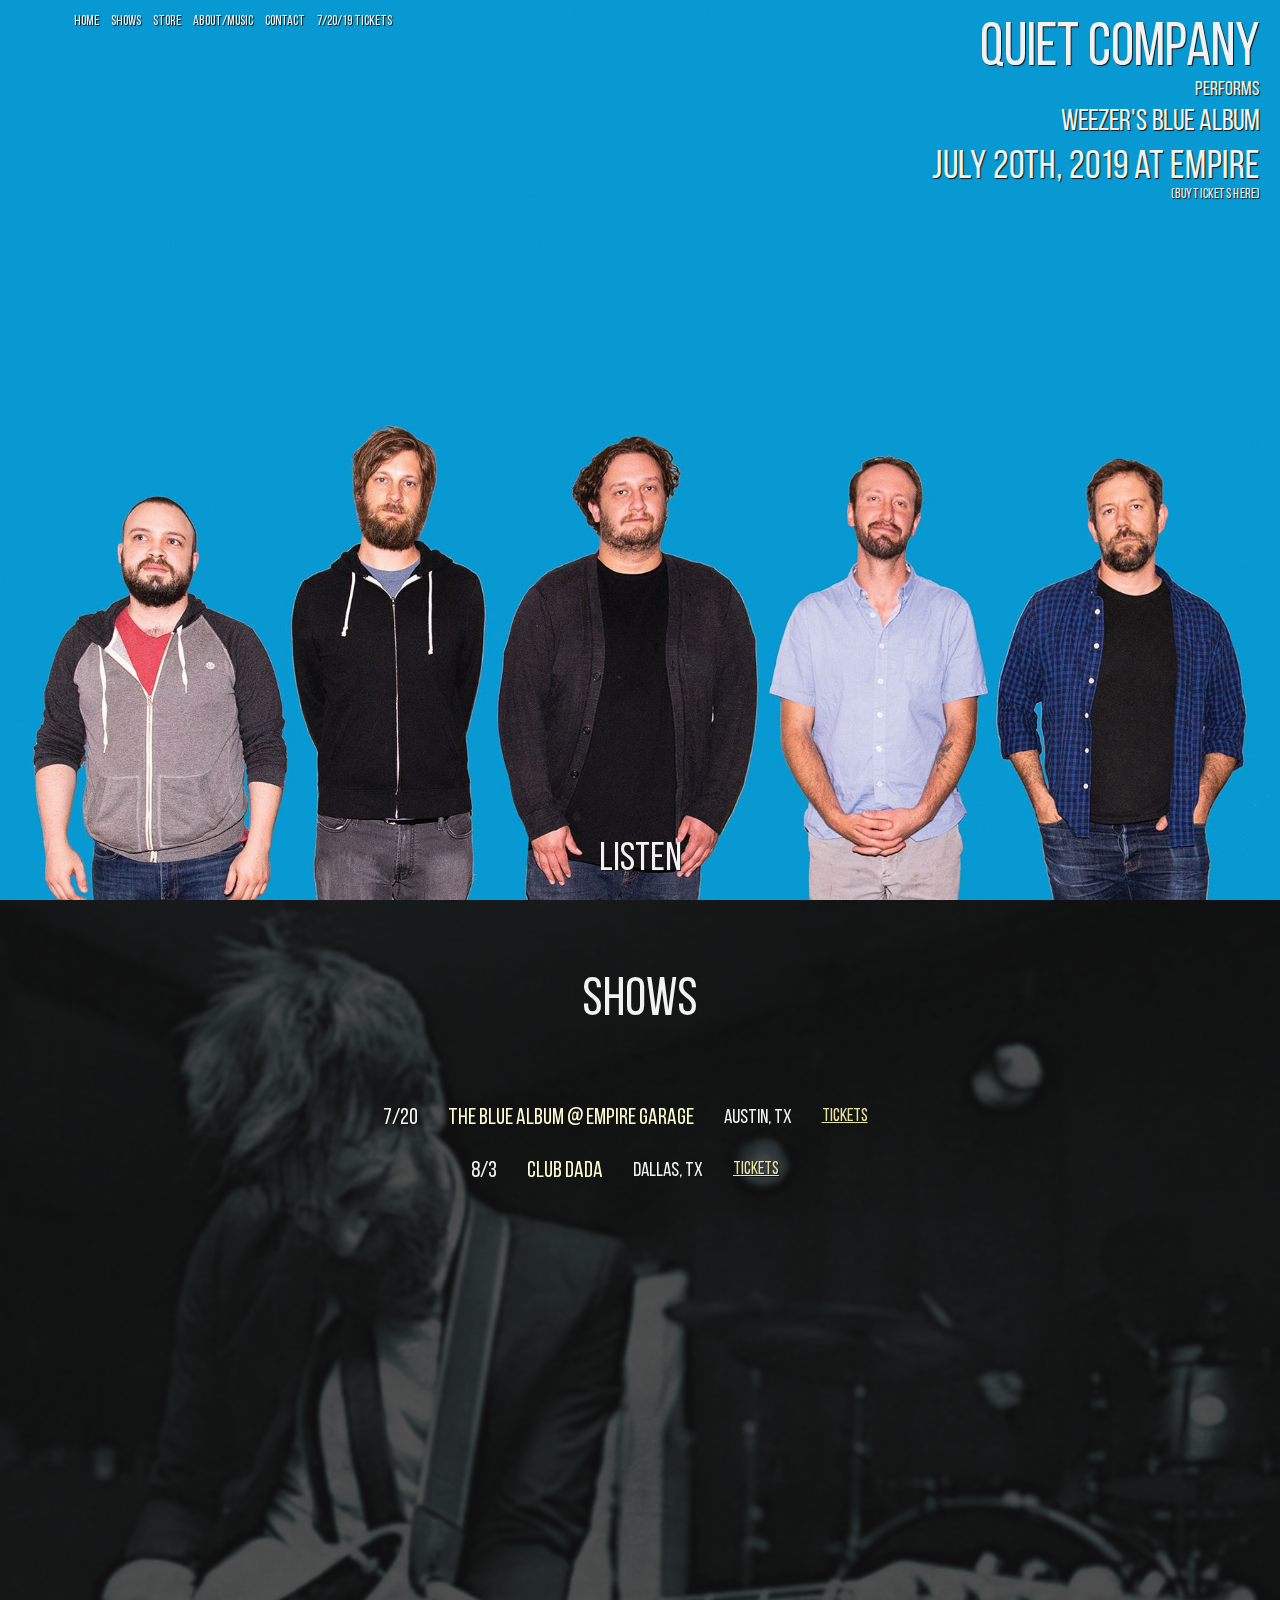
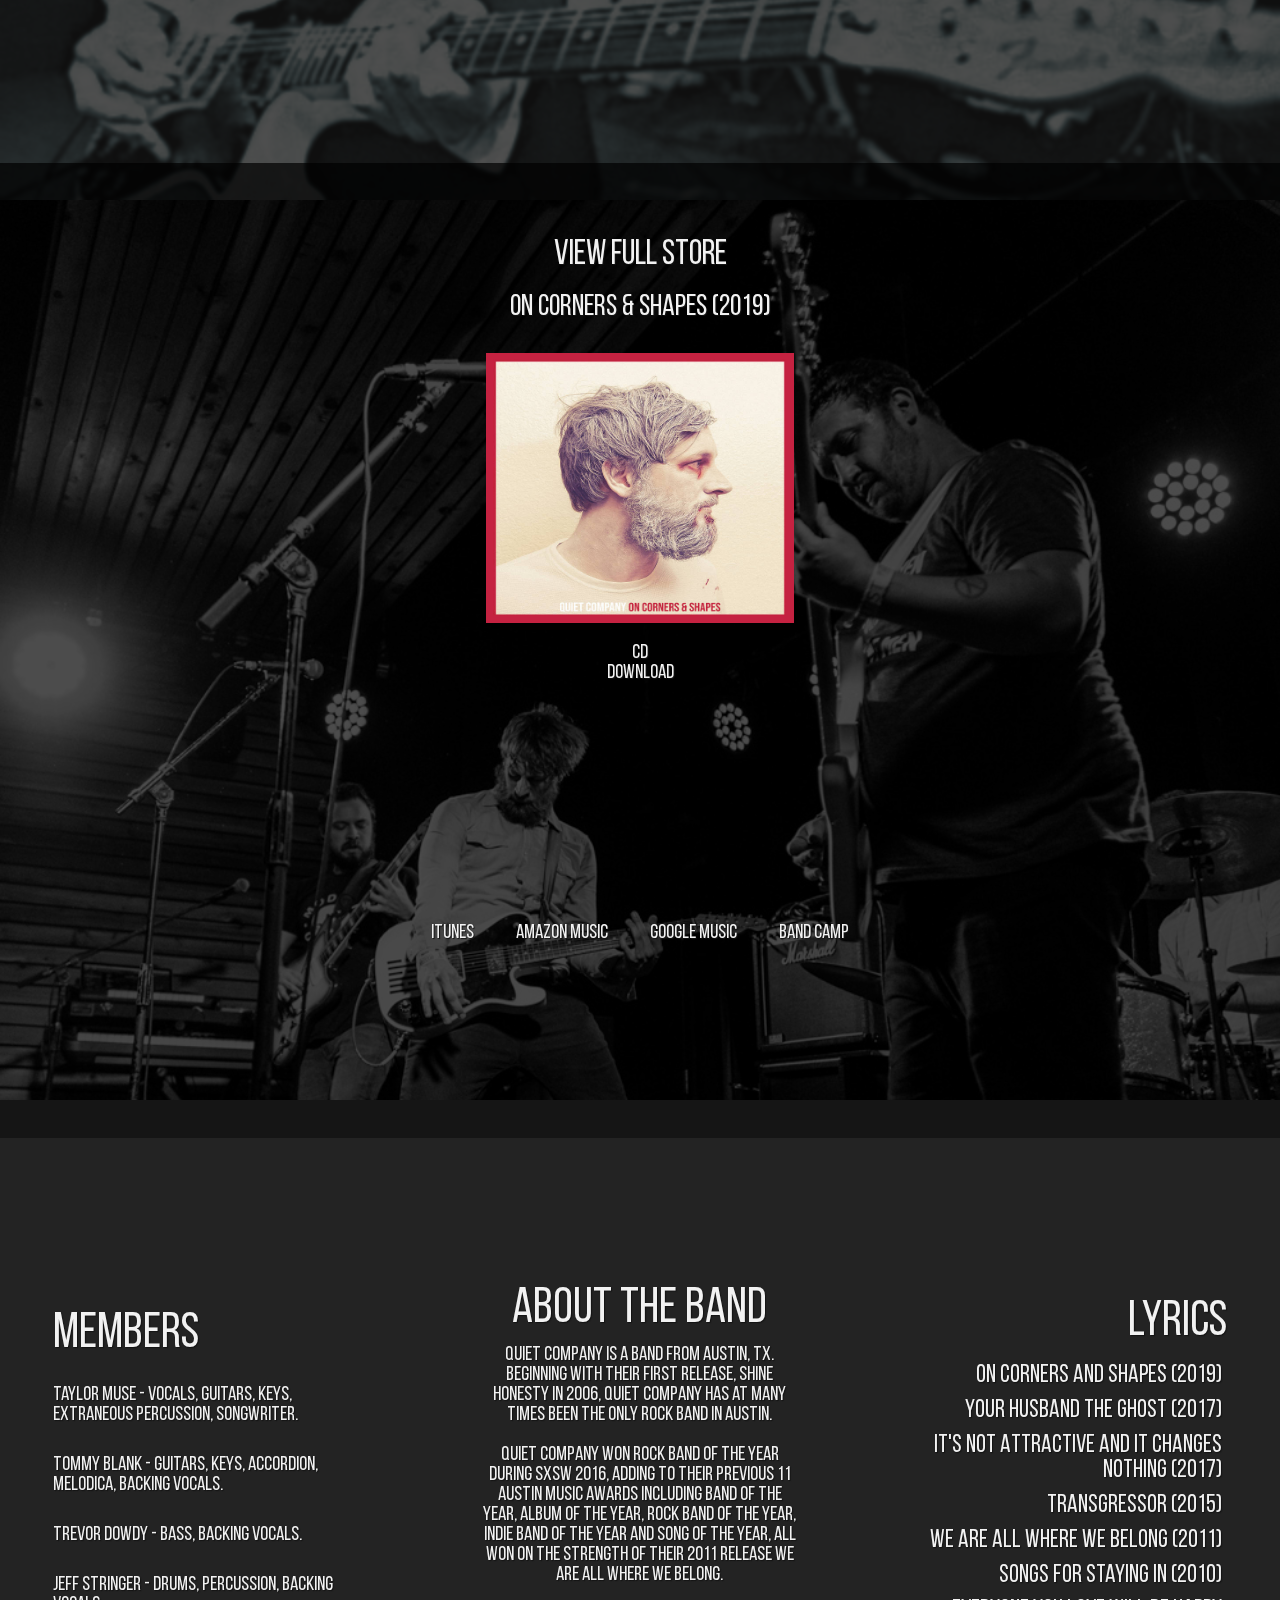
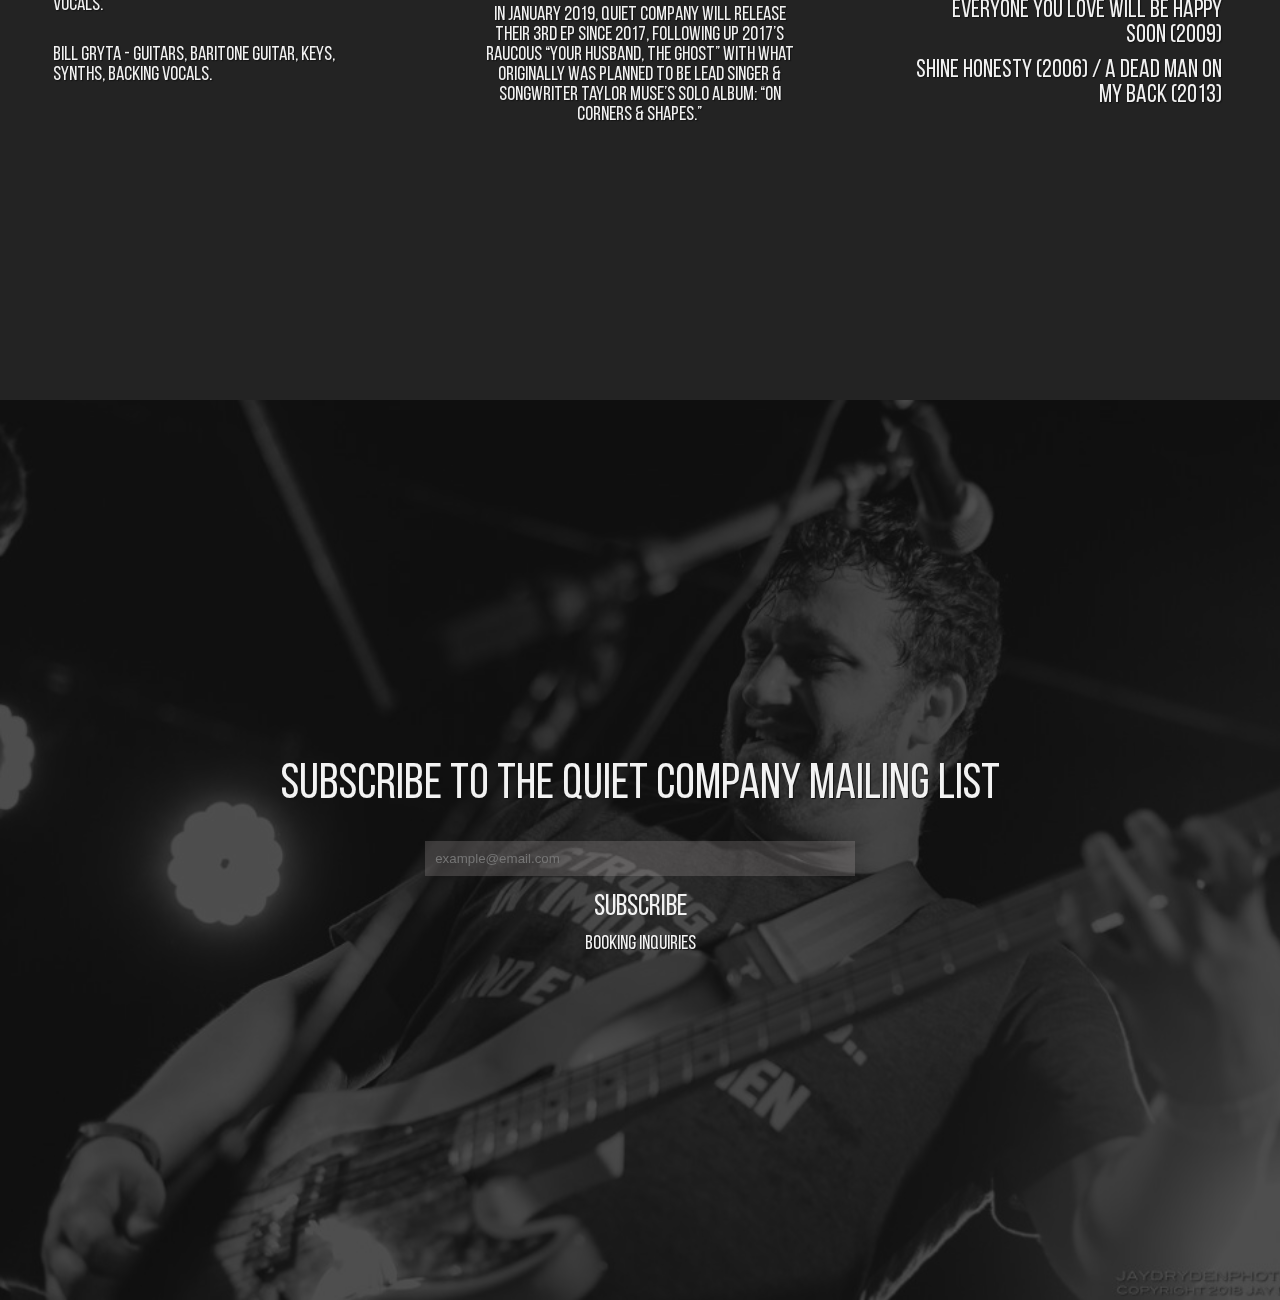
==== commit 38debd5a: "new blue image and links" ====
--- a/index.html
+++ b/index.html
@@ -31,6 +31,7 @@
                 <li data-menuanchor="store" class=""><a href="#store">Store</a></li>
                 <li data-menuanchor="about" class=""><a href="#about">About/Music</a></li>
                 <li data-menuanchor="contact" class=""><a href="#contact">Contact</a></li>
+                <li class=""><a href="http://bit.ly/WeezerBlue_July20">7/20/19 Tickets</a></li>
             </ul>
             <!-- <ul class="social-icons">
                 <li><i class="fab fa-facebook-f"></i></li>
@@ -81,8 +82,12 @@
                 <div class="presents">
 
                     <h1 class='band-name'>Quiet Company</h1>
-                    <!-- <h3 class="performs">performs</h3>
-                    <h2 class="album-title">Weezer's Blue Album</h2> -->
+                    <h3 class="performs">performs</h3>
+                    <a class='landing-tickets' href='http://bit.ly/WeezerBlue_July20'>
+                        <h2 class="album-title">Weezer's Blue Album</h2>
+                        <h3 class="show-date">July 20th, 2019 at Empire</h3>
+                        <h4 class='buy-tickets'>(Buy Tickets Here)</h4>
+                    </a>
                 </div>
 
             </div>
--- a/assets/css/main.css
+++ b/assets/css/main.css
@@ -1 +1 @@
-@import url("https://fonts.googleapis.com/css?family=Roboto+Slab:100,300,400,700");html,body,div,span,applet,object,iframe,h1,h2,h3,h4,h5,h6,p,blockquote,pre,a,abbr,acronym,address,big,cite,code,del,dfn,em,img,ins,kbd,q,s,samp,small,strike,strong,sub,sup,tt,var,b,u,i,center,dl,dt,dd,ol,ul,li,fieldset,form,label,legend,table,caption,tbody,tfoot,thead,tr,th,td,article,aside,canvas,details,embed,figure,figcaption,footer,header,hgroup,menu,nav,output,ruby,section,summary,time,mark,audio,video{margin:0;padding:0;border:0;font-size:100%;font:inherit;vertical-align:baseline}article,aside,details,figcaption,figure,footer,header,hgroup,menu,nav,section{display:block}html{font-size:62.5%}body{line-height:1;font-size:1.4rem}ol,ul{list-style:none}blockquote,q{quotes:none}blockquote:before,blockquote:after,q:before,q:after{content:"";content:none}table{border-collapse:collapse;border-spacing:0}#about{background:url("../images/tommy.JPG");background-size:cover;width:100%;font-size:2rem}.background-about{background:rgba(20,20,20,0.75);height:100%;width:100%}.about-flex{width:100%;height:90vh;margin:0 auto;display:flex;justify-content:center;flex-wrap:wrap;justify-content:space-around;align-items:center}.about-flex h2{font-size:5rem;padding-bottom:1rem}.about-flex a{font-size:2.5rem;color:#f2f2f2;text-decoration:none}.about-flex a:visited{color:#b4b4b4}.about-flex .members .member-ul li{padding:1.5rem;padding-left:0}.about-flex .about-band{text-align:center}.about-flex .lyrics h2{text-align:right}.about-flex .lyrics .lyric-list li{padding:0.5rem;text-align:right}.about-flex div{width:25%;padding:1rem;margin:1rem}@media only screen and (max-width: 1100px){#about{font-size:2rem}#about h2{font-size:4rem}}@media only screen and (max-width: 750px){#about{font-size:1.1rem}#about h2{font-size:2.3rem;padding-bottom:0.2rem}#about a{font-size:1.6rem}#about .about-flex{flex-wrap:wrap;height:90%;flex-direction:column}#about .about-flex div{height:20%;width:90%}#about .members{margin-top:10vh;margin-bottom:1vh}#about .members h2{margin:0 auto;text-align:center;width:90%}#about .members ul{width:90%;margin:0 auto}#about .members ul li{padding:0.5rem 0;text-align:left}#about .about-band{margin:auto;margin-bottom:5vh}#about .about-band h2{margin:0 auto;padding-bottom:1rem;width:80%}#about .about-band p{width:80%;margin:0;margin-left:5%;text-align:left}#about .lyrics{margin-top:9vh;width:80%}#about .lyrics h2{text-align:center}#about .lyrics a{font-size:1.2rem;color:#f2f2f2;text-decoration:none}#about .lyrics a:visited{color:#b4b4b4}#about .lyrics .lyric-list{width:90%;margin:0 auto;margin-top:5%;margin-bottom:20%}#about .lyrics .lyric-list li{padding:0.2rem;text-align:left}}#contact{background:url("../images/daddy.jpeg");background-size:cover}#contact h2{font-size:5rem;margin:2rem}#contact .button{font-size:3rem}#contact .contact-wrapper{width:80%;display:flex;justify-content:space-around;flex-direction:column;margin:0 auto;align-content:center}#contact .background{background:rgba(20,20,20,0.75);height:100%;width:100%}#contact .mc-field-group input{width:40%;padding:1rem;margin:1rem;border:none;background:rgba(209,200,200,0.2)}#contact .mc-field-group input:hover{background:#f2f2f2}#contact .contact-emails{display:block}#contact .contact-emails a{color:#f2f2f2;text-decoration:none;padding:5px;line-height:3rem;font-size:2rem}#contact .contact-emails a:hover{color:#b4b4b4}#contact #mc_embed_signup{margin:0 auto;text-align:center;width:80%;padding:1rem}#contact #mc-embedded-subscribe{background:none;border:none;cursor:pointer;color:#f2f2f2;font-family:"BebasNeue";margin:0.5rem}#contact .photo-credits{font-size:.5rem;margin:0 auto;padding:0;margin-top:20rem;width:20%;text-align:center}@media only screen and (max-width: 750px){#contact h2{font-size:3rem}#contact .mc-field-group input{width:40%;padding:1rem;margin:0.2rem;border:none;background:rgba(209,200,200,0.2)}#contact .mc-field-group input:hover{background:#f2f2f2}#contact .mc-field-group input:active{background:#f2f2f2}#contact .contact-wrapper{width:100%;display:flex;justify-content:space-around;flex-direction:column;margin:0 auto;align-content:center}#contact #mc_embed_signup{margin:0 auto;text-align:center;width:80%;padding:1rem}#contact #mce-EMAIL{width:80%;padding:0.5rem;border:none;background:rgba(200,200,200,0.9)}#contact #mc-embedded-subscribe{background:none;border:none;cursor:pointer;color:#f2f2f2;font-family:"BebasNeue";margin:0.5rem;font-size:2rem}#contact .contact-emails{display:block;margin-top:3rem}#contact .contact-emails a{color:#f2f2f2;text-decoration:none;padding:5px;line-height:3rem;font-size:2rem}#contact .contact-emails a:hover{color:#b4b4b4}#contact .photo-credits{font-size:.5rem;margin:0 auto;padding:0;margin-top:2rem;width:20%;text-align:center}}@font-face{font-family:"BebasNeue";src:url("../fonts/BebasNeueRegular.woff2") format("woff2"),url("../fonts/BebasNeueRegular.woff") format("woff"),url("../fonts/BebasNeueRegular.ttf") format("truetype");font-weight:normal;font-style:normal}@font-face{font-family:"BebasNeueBold";src:url("../fonts/BebasNeueBold.woff2") format("woff2"),url("../fonts/BebasNeueBold.woff") format("woff"),url("../fonts/BebasNeueBold.ttf") format("truetype");font-weight:bold;font-style:normal}@font-face{font-family:"Brandon Grotesque";src:url("../fonts/BrandonGrotesque-Regular.woff2") format("woff2"),url("../fonts/BrandonGrotesque-Regular.woff") format("woff"),url("../fonts/BrandonGrotesque-Regular.ttf") format("truetype");font-weight:normal;font-style:normal}@font-face{font-family:"Brandon Grotesque Bold";src:url("../fonts/BrandonGrotesque-Bold.woff2") format("woff2"),url("../fonts/BrandonGrotesque-Bold.woff") format("woff"),url("../fonts/BrandonGrotesque-Bold.ttf") format("truetype");font-weight:bold;font-style:normal}@font-face{font-family:"Brandon Grotesque Bold";src:url("../fonts/BrandonGrotesque-Light.woff2") format("woff2"),url("../fonts/BrandonGrotesque-Light.woff") format("woff"),url("../fonts/BrandonGrotesque-Light.ttf") format("truetype");font-weight:lighter;font-style:normal}#footer{position:fixed;height:60px;display:block;width:100%;background:rgba(0,0,0,0);z-index:1;text-align:center;color:red;padding:20px 0 0 0;bottom:0px}.social-icons{text-align:center;font-size:1rem}.social-icons li{display:inline;padding:1rem}.social-icons a{color:#f2f2f2}.social-icons a:visited{color:#b4b4b4}#header{position:fixed;height:50px;width:100%;max-width:100%;margin:0;background:rgba(0,0,0,0);z-index:1;text-align:center;color:#f2f2f2;padding-top:1.5rem}#header h1{font-size:2rem}#header .menu{text-align:left;text-decoration:none;max-width:80%;margin-left:5%}#header .menu ul{color:#f2f2f2;text-decoration:none}#header .menu li{display:inline;text-decoration:none;color:#f2f2f2;padding:1rem;padding-right:0}#header .menu li a{color:#f2f2f2;text-decoration:none}@media only screen and (max-width: 700px){#header{max-width:75%;margin-left:12.5%}#header .menu{text-align:center;margin:0 auto;width:100%;padding:0}#header .menu a{color:red}#header .menu li{padding:1rem}}@media only screen and (max-width: 350px){#header .menu{margin:0;padding:0;padding-left:12%}#header .menu li{padding:.5rem}}#landing{background:url("../images/blue_album.png");background-size:cover;background-position:center;background-repeat:no-repeat;backdrop-filter:blur(6px) contrast(0.8);padding:2rem;display:flex;justify-content:space-between;flex-wrap:wrap}#landing .landing-list{color:rgba(242,242,242,0.5);display:block;width:100%;flex:1;margin-bottom:4rem;text-align:center}#landing .landing-list li{display:inline;font-size:3rem;padding:1.6rem}#landing .landing-list li a{cursor:pointer;color:rgba(242,242,242,0.5)}#landing .landing-list li a:hover{color:#f2f2f2}#landing .presents{display:flex;flex:3;width:100%;margin:0 auto;text-align:center}#landing .presents .band-name{padding:0;height:20%;width:50%;text-align:right;flex:3;font-size:5rem}#landing .presents .album-title{padding:0;margin-left:1rem;width:48%;text-align:left;font-size:5rem;padding:0 15px;color:#C52241}@media only screen and (max-width: 1024px){#landing .presents .landing-list{width:100%;color:rgba(242,242,242,0.5);text-align:center}#landing .presents .landing-list li{display:inline;font-size:3rem;padding:1.2rem}}@media only screen and (max-width: 750px){#landing{background:url("../images/blue_album.png");background-size:cover;background-position:center;background-repeat:no-repeat;backdrop-filter:blur(6px) contrast(0.8);padding:2rem;display:flex;justify-content:space-between;flex-wrap:wrap}#landing .spacer{height:5%;width:50%;flex:1}#landing .landing-list{color:rgba(242,242,242,0.5);display:block;width:100%;flex:4;margin-bottom:2rem;text-align:center}#landing .landing-list li{display:inline;font-size:2rem;padding:1.6rem}#landing .landing-list li a{cursor:pointer;color:rgba(242,242,242,0.5)}#landing .landing-list li a:hover{color:#f2f2f2}#landing .presents{display:flex;flex:3;width:100%;margin:0 auto;text-align:center}#landing .presents .band-name{padding:0;height:80%;width:50%;text-align:center;flex:3;font-size:4.6rem}#landing .presents .album-title{padding:0;margin-left:1rem;width:48%;text-align:center;font-size:2.2rem;padding:0;color:#C52241}}@media only screen and (max-width: 750px) and (max-width: 350px){#landing .presents{margin-left:0rem;margin-top:0rem;height:30%;display:flex;justify-content:space-around;flex-direction:column}#landing .presents h1{font-size:5rem;padding:0;margin:0}#landing .presents h2{font-size:5rem}#landing .presents h3{font-size:2rem}#landing .presents h1,#landing .presents h2,#landing .presents h3{margin:0 auto;text-align:left}#landing .presents h1{padding:0;margin:0}#landing .presents .landing-list{width:100%;color:rgba(242,242,242,0.5);text-align:center;margin-top:.5rem}#landing .presents .landing-list li{display:inline;font-size:2rem;padding:1rem;margin-top:0}#landing .presents .band-name{padding:0;height:60%;width:100%;text-align:center;flex:4;font-size:5rem}#landing .presents .album-title{margin-left:0rem;width:100%;text-align:center;font-size:2rem;padding:0;color:#C52241}}.lyrics-page{background:#05050a}.lyrics-page .album-title{font-size:3rem;margin-bottom:2rem;padding:1rem}.lyrics-page .song-title{font-size:2.5rem;margin-bottom:1.5rem;margin-top:1rem;margin-left:.5rem;padding:1.25rem}.lyrics-page .song-lyrics{color:#f2f2f2;font-size:1.5rem;margin-left:2rem;margin-bottom:.2rem;padding:1rem;font-family:'Montserrat', sans-serif;width:60%;line-height:2rem}@media only screen and (max-width: 750px){.album-title{text-align:center;padding-top:5rem;padding-bottom:0}.song-title{text-align:center}}.player{font-size:4rem;cursor:pointer;color:#f2f2f2}@media only screen and (max-width: 1100px){.player{font-size:3.5rem}}#shows{background:url("../images/taylorstage2.png");background-size:cover;background-repeat:repeat;width:100%;overflow-wrap:break-word !important;font-size:2.5vh}#shows .background{background:rgba(20,20,20,0.75);height:100%;width:100%}#shows h2{margin:0 auto;padding-top:75px;font-size:6vh;text-align:center;width:100%}#shows #events-div{display:flex;flex-direction:column}#shows #events-div span{padding:15px}#shows #events-div ul{width:60%;margin:0 auto;margin-top:5%}#shows .event-li{display:flex;justify-content:center;flex-direction:row;align-content:center;white-space:pre}#shows .event-name{color:#feffd4;font-size:2.5vh}#shows .event-location{font-size:2rem}#shows .event-uri,#shows .event-fb{font-size:2vh}#shows .event-uri a,#shows .event-fb a{color:#fff7b0e8}#shows .event-uri a:visited,#shows .event-fb a:visited{color:#d3cb5e}#shows .spacer{padding:0 9px}@media only screen and (max-width: 700px){#shows{margin-bottom:0;font-size:3vh}#shows h2{font-size:2vh}#shows #events-div{padding:0;max-width:100%;display:flex;flex-direction:column;margin-top:20vh}#shows #events-div span{padding:5px}#shows #events-div .event-name{color:#feffd4;font-size:1.8vh}#shows #events-div .event-start{font-size:1.8rem}#shows #events-div .event-location{font-size:1.2rem}#shows #events-div .event-uri{font-size:1.5vh}#shows #events-div .event-fb{font-size:1.8vh}#shows #events-div #event-list{width:90%;height:90%;margin:0 auto;overflow-wrap:normal}#shows #events-div .spacer{padding:0 1px}#shows #events-div .event-li{display:flex;justify-content:space-between;flex-wrap:wrap;flex-direction:row;align-content:center;max-width:100%;width:100%;text-align:left}}@media only screen and (max-width: 350px){#shows{margin-bottom:-2rem;font-size:1.5rem}#shows h2{font-size:4rem}#shows #events-div{padding:0;max-width:100%;display:flex;flex-direction:column;margin-top:15vh}#shows #events-div span{padding:3px}#shows #events-div .event-start{font-size:2vh}#shows #events-div .event-location{font-size:2vh}#shows #events-div .event-name{font-size:2vh}#shows #events-div #event-list{width:90%;height:90%;margin:0 auto;overflow-wrap:normal}#shows #events-div .spacer{padding:0 20px}#shows #events-div .event-li{display:flex;justify-content:space-between;flex-wrap:wrap;flex-direction:row;align-content:center;max-width:100%;width:100%;text-align:left}}#store{background:url("../images/trevdaddy.jpg");background-size:cover}#store .full-store-anchor{width:100%;text-align:center;margin:0 auto;color:#f2f2f2;text-decoration:none;font-size:3.5rem}#store .filter-list{margin:0 auto;text-align:center}#store .filter-list li{display:inline;margin:0 auto;padding:0 2rem}#store .filter-list li span{cursor:pointer;margin:1rem}#store .external-store-links{text-align:center;margin-bottom:2rem}#store .external-store-links li{display:inline}#store .external-store-links li a{color:#f2f2f2;text-decoration:none;padding:2rem;font-size:2rem}#store h2{margin:0 auto;font-size:7rem;text-align:center;margin-bottom:1rem}#store .wrapper{padding-top:75px;width:100%;height:100%;background:rgba(0,0,0,0.7)}#store .store-carousel{width:80%;height:70%;margin:0 auto;margin-top:2rem}#store .store-carousel .store-link{color:#f2f2f2;text-align:center;font-size:2rem;text-decoration:none;padding:1rem;margin:1rem}#store .store-carousel .store-item{width:30%;height:50vh;text-align:center}#store .store-carousel .store-item h3{font-size:3rem;text-align:center;margin-bottom:10px}#store .store-carousel .store-item img{width:60%;height:60%;margin:0 auto;padding:2rem}@media only screen and (max-width: 700px){#store{background:url("../images/trevdaddy.jpg");background-size:cover}#store .filter-list{margin:0 auto;text-align:center}#store .filter-list li{display:inline;margin:0 auto;padding:0 2rem}#store .filter-list li span{cursor:pointer;margin:1rem}#store .external-store-links{text-align:center;margin-bottom:2rem}#store .external-store-links li{display:inline}#store .external-store-links li a{color:#f2f2f2;text-decoration:none;padding:1rem;font-size:1.5rem}#store h2{margin:0 auto;font-size:4rem;text-align:center;margin-bottom:1rem}#store .wrapper{padding-top:75px;width:100%;height:100%;background:rgba(0,0,0,0.7)}#store .store-carousel{width:80%;height:70%;margin:0 auto;margin-top:2rem}#store .store-carousel .store-link{color:#f2f2f2;text-align:center;font-size:1.5rem;text-decoration:none;padding:1rem;margin:1rem}#store .store-carousel .store-item{width:30%;height:50vh;text-align:center}#store .store-carousel .store-item h3{font-size:2rem;text-align:center;margin-bottom:10px}#store .store-carousel .store-item img{width:60%;height:60%;margin:0 auto;padding:2rem}}html{max-width:100%;width:100%;text-shadow:1px 1px 1px #141414}body{background:rgba(20,20,20,0.75);background-repeat:repeat;background-size:cover;font-family:"BebasNeue";color:#f2f2f2;width:100%;max-width:100%}
+@import url("https://fonts.googleapis.com/css?family=Roboto+Slab:100,300,400,700");html,body,div,span,applet,object,iframe,h1,h2,h3,h4,h5,h6,p,blockquote,pre,a,abbr,acronym,address,big,cite,code,del,dfn,em,img,ins,kbd,q,s,samp,small,strike,strong,sub,sup,tt,var,b,u,i,center,dl,dt,dd,ol,ul,li,fieldset,form,label,legend,table,caption,tbody,tfoot,thead,tr,th,td,article,aside,canvas,details,embed,figure,figcaption,footer,header,hgroup,menu,nav,output,ruby,section,summary,time,mark,audio,video{margin:0;padding:0;border:0;font-size:100%;font:inherit;vertical-align:baseline}article,aside,details,figcaption,figure,footer,header,hgroup,menu,nav,section{display:block}html{font-size:62.5%}body{line-height:1;font-size:1.4rem}ol,ul{list-style:none}blockquote,q{quotes:none}blockquote:before,blockquote:after,q:before,q:after{content:"";content:none}table{border-collapse:collapse;border-spacing:0}#about{background:url("../images/tommy.JPG");background-size:cover;width:100%;font-size:2rem}.background-about{background:rgba(20,20,20,0.75);height:100%;width:100%}.about-flex{width:100%;height:90vh;margin:0 auto;display:flex;justify-content:center;flex-wrap:wrap;justify-content:space-around;align-items:center}.about-flex h2{font-size:5rem;padding-bottom:1rem}.about-flex a{font-size:2.5rem;color:#f2f2f2;text-decoration:none}.about-flex a:visited{color:#b4b4b4}.about-flex .members .member-ul li{padding:1.5rem;padding-left:0}.about-flex .about-band{text-align:center}.about-flex .lyrics h2{text-align:right}.about-flex .lyrics .lyric-list li{padding:0.5rem;text-align:right}.about-flex div{width:25%;padding:1rem;margin:1rem}@media only screen and (max-width: 1100px){#about{font-size:2rem}#about h2{font-size:4rem}}@media only screen and (max-width: 750px){#about{font-size:1.1rem}#about h2{font-size:2.3rem;padding-bottom:0.2rem}#about a{font-size:1.6rem}#about .about-flex{flex-wrap:wrap;height:90%;flex-direction:column}#about .about-flex div{height:20%;width:90%}#about .members{margin-top:10vh;margin-bottom:1vh}#about .members h2{margin:0 auto;text-align:center;width:90%}#about .members ul{width:90%;margin:0 auto}#about .members ul li{padding:0.5rem 0;text-align:left}#about .about-band{margin:auto;margin-bottom:5vh}#about .about-band h2{margin:0 auto;padding-bottom:1rem;width:80%}#about .about-band p{width:80%;margin:0;margin-left:5%;text-align:left}#about .lyrics{margin-top:9vh;width:80%}#about .lyrics h2{text-align:center}#about .lyrics a{font-size:1.2rem;color:#f2f2f2;text-decoration:none}#about .lyrics a:visited{color:#b4b4b4}#about .lyrics .lyric-list{width:90%;margin:0 auto;margin-top:5%;margin-bottom:20%}#about .lyrics .lyric-list li{padding:0.2rem;text-align:left}}#contact{background:url("../images/daddy.jpeg");background-size:cover}#contact h2{font-size:5rem;margin:2rem}#contact .button{font-size:3rem}#contact .contact-wrapper{width:80%;display:flex;justify-content:space-around;flex-direction:column;margin:0 auto;align-content:center}#contact .background{background:rgba(20,20,20,0.75);height:100%;width:100%}#contact .mc-field-group input{width:40%;padding:1rem;margin:1rem;border:none;background:rgba(209,200,200,0.2)}#contact .mc-field-group input:hover{background:#f2f2f2}#contact .contact-emails{display:block}#contact .contact-emails a{color:#f2f2f2;text-decoration:none;padding:5px;line-height:3rem;font-size:2rem}#contact .contact-emails a:hover{color:#b4b4b4}#contact #mc_embed_signup{margin:0 auto;text-align:center;width:80%;padding:1rem}#contact #mc-embedded-subscribe{background:none;border:none;cursor:pointer;color:#f2f2f2;font-family:"BebasNeue";margin:0.5rem}#contact .photo-credits{font-size:.5rem;margin:0 auto;padding:0;margin-top:20rem;width:20%;text-align:center}@media only screen and (max-width: 750px){#contact h2{font-size:3rem}#contact .mc-field-group input{width:40%;padding:1rem;margin:0.2rem;border:none;background:rgba(209,200,200,0.2)}#contact .mc-field-group input:hover{background:#f2f2f2}#contact .mc-field-group input:active{background:#f2f2f2}#contact .contact-wrapper{width:100%;display:flex;justify-content:space-around;flex-direction:column;margin:0 auto;align-content:center}#contact #mc_embed_signup{margin:0 auto;text-align:center;width:80%;padding:1rem}#contact #mce-EMAIL{width:80%;padding:0.5rem;border:none;background:rgba(200,200,200,0.9)}#contact #mc-embedded-subscribe{background:none;border:none;cursor:pointer;color:#f2f2f2;font-family:"BebasNeue";margin:0.5rem;font-size:2rem}#contact .contact-emails{display:block;margin-top:3rem}#contact .contact-emails a{color:#f2f2f2;text-decoration:none;padding:5px;line-height:3rem;font-size:2rem}#contact .contact-emails a:hover{color:#b4b4b4}#contact .photo-credits{font-size:.5rem;margin:0 auto;padding:0;margin-top:2rem;width:20%;text-align:center}}@font-face{font-family:"BebasNeue";src:url("../fonts/BebasNeueRegular.woff2") format("woff2"),url("../fonts/BebasNeueRegular.woff") format("woff"),url("../fonts/BebasNeueRegular.ttf") format("truetype");font-weight:normal;font-style:normal}@font-face{font-family:"BebasNeueBold";src:url("../fonts/BebasNeueBold.woff2") format("woff2"),url("../fonts/BebasNeueBold.woff") format("woff"),url("../fonts/BebasNeueBold.ttf") format("truetype");font-weight:bold;font-style:normal}@font-face{font-family:"Brandon Grotesque";src:url("../fonts/BrandonGrotesque-Regular.woff2") format("woff2"),url("../fonts/BrandonGrotesque-Regular.woff") format("woff"),url("../fonts/BrandonGrotesque-Regular.ttf") format("truetype");font-weight:normal;font-style:normal}@font-face{font-family:"Brandon Grotesque Bold";src:url("../fonts/BrandonGrotesque-Bold.woff2") format("woff2"),url("../fonts/BrandonGrotesque-Bold.woff") format("woff"),url("../fonts/BrandonGrotesque-Bold.ttf") format("truetype");font-weight:bold;font-style:normal}@font-face{font-family:"Brandon Grotesque Bold";src:url("../fonts/BrandonGrotesque-Light.woff2") format("woff2"),url("../fonts/BrandonGrotesque-Light.woff") format("woff"),url("../fonts/BrandonGrotesque-Light.ttf") format("truetype");font-weight:lighter;font-style:normal}#footer{position:fixed;height:60px;display:block;width:100%;background:rgba(0,0,0,0);z-index:1;text-align:center;color:red;padding:20px 0 0 0;bottom:0px}.social-icons{text-align:center;font-size:1rem}.social-icons li{display:inline;padding:1rem}.social-icons a{color:#f2f2f2}.social-icons a:visited{color:#b4b4b4}#header{position:fixed;height:50px;width:100%;max-width:100%;margin:0;background:rgba(0,0,0,0);z-index:1;text-align:center;color:#f2f2f2;padding-top:1.5rem}#header h1{font-size:2rem}#header .menu{text-align:left;text-decoration:none;max-width:80%;margin-left:5%}#header .menu ul{color:#f2f2f2;text-decoration:none}#header .menu li{display:inline;text-decoration:none;color:#f2f2f2;padding:1rem;padding-right:0}#header .menu li a{color:#f2f2f2;text-decoration:none}@media only screen and (max-width: 700px){#header{max-width:75%;margin-left:12.5%}#header .menu{text-align:center;margin:0 auto;width:100%;padding:0}#header .menu a{color:red}#header .menu li{padding:1rem}}@media only screen and (max-width: 350px){#header .menu{margin:0;padding:0;padding-left:12%}#header .menu li{padding:.5rem}}#landing{background:url("../images/qc_blue_low.jpg");background-size:cover;background-position:center;background-repeat:no-repeat;backdrop-filter:blur(6px) contrast(0.8);padding:2rem;display:flex;justify-content:space-between;flex-wrap:wrap}#landing .landing-tickets{color:#f2f2f2;text-decoration:none;hover:gray}#landing .landing-list{color:rgba(242,242,242,0.5);display:block;width:100%;flex:1;margin-bottom:4rem;text-align:center}#landing .landing-list li{display:inline;font-size:3rem;padding:1.6rem}#landing .landing-list li a{cursor:pointer;color:rgba(242,242,242,0.5)}#landing .landing-list li a:hover{color:#f2f2f2}#landing .presents{width:100%;text-align:right}#landing .presents .band-name{font-size:6rem}#landing .presents .performs{font-size:2rem;margin-bottom:.8rem}#landing .presents .album-title{font-size:3rem}#landing .presents .show-date{font-size:4rem;margin-top:1rem}@media only screen and (max-width: 1024px){#landing .presents .landing-list{width:100%;color:rgba(242,242,242,0.5);text-align:center}#landing .presents .landing-list li{display:inline;font-size:3rem;padding:1.2rem}}@media only screen and (max-width: 750px){#landing{background:url("../images/qc_blue_high.jpg");background-size:cover;background-position:center;background-repeat:no-repeat;backdrop-filter:blur(6px) contrast(0.8);padding:2rem;display:flex;justify-content:space-between;flex-wrap:wrap}#landing .spacer{height:5%;width:50%;flex:1}#landing .landing-list{color:rgba(242,242,242,0.5);display:block;width:100%;flex:4;margin-bottom:2rem;text-align:center}#landing .landing-list li{display:inline;font-size:2rem;padding:1.6rem}#landing .landing-list li a{cursor:pointer;color:rgba(242,242,242,0.5)}#landing .landing-list li a:hover{color:#f2f2f2}#landing .presents{width:100%;text-align:center}#landing .presents .band-name{font-size:6rem}#landing .presents .performs{font-size:2rem}#landing .presents .album-title{margin-top:-4rem;font-size:4rem}#landing .presents .show-date{font-size:3rem}}.lyrics-page{background:#05050a}.lyrics-page .album-title{font-size:3rem;margin-bottom:2rem;padding:1rem}.lyrics-page .song-title{font-size:2.5rem;margin-bottom:1.5rem;margin-top:1rem;margin-left:.5rem;padding:1.25rem}.lyrics-page .song-lyrics{color:#f2f2f2;font-size:1.5rem;margin-left:2rem;margin-bottom:.2rem;padding:1rem;font-family:'Montserrat', sans-serif;width:60%;line-height:2rem}@media only screen and (max-width: 750px){.album-title{text-align:center;padding-top:5rem;padding-bottom:0}.song-title{text-align:center}}.player{font-size:4rem;cursor:pointer;color:#f2f2f2}@media only screen and (max-width: 1100px){.player{font-size:3.5rem}}#shows{background:url("../images/taylorstage2.png");background-size:cover;background-repeat:repeat;width:100%;overflow-wrap:break-word !important;font-size:2.5vh}#shows .background{background:rgba(20,20,20,0.75);height:100%;width:100%}#shows h2{margin:0 auto;padding-top:75px;font-size:6vh;text-align:center;width:100%}#shows #events-div{display:flex;flex-direction:column}#shows #events-div span{padding:15px}#shows #events-div ul{width:60%;margin:0 auto;margin-top:5%}#shows .event-li{display:flex;justify-content:center;flex-direction:row;align-content:center;white-space:pre}#shows .event-name{color:#feffd4;font-size:2.5vh}#shows .event-location{font-size:2rem}#shows .event-uri,#shows .event-fb{font-size:2vh}#shows .event-uri a,#shows .event-fb a{color:#fff7b0e8}#shows .event-uri a:visited,#shows .event-fb a:visited{color:#d3cb5e}#shows .spacer{padding:0 9px}@media only screen and (max-width: 700px){#shows{margin-bottom:0;font-size:3vh}#shows h2{font-size:2vh}#shows #events-div{padding:0;max-width:100%;display:flex;flex-direction:column;margin-top:20vh}#shows #events-div span{padding:5px}#shows #events-div .event-name{color:#feffd4;font-size:1.8vh}#shows #events-div .event-start{font-size:1.8rem}#shows #events-div .event-location{font-size:1.2rem}#shows #events-div .event-uri{font-size:1.5vh}#shows #events-div .event-fb{font-size:1.8vh}#shows #events-div #event-list{width:90%;height:90%;margin:0 auto;overflow-wrap:normal}#shows #events-div .spacer{padding:0 1px}#shows #events-div .event-li{display:flex;justify-content:space-between;flex-wrap:wrap;flex-direction:row;align-content:center;max-width:100%;width:100%;text-align:left}}@media only screen and (max-width: 350px){#shows{margin-bottom:-2rem;font-size:1.5rem}#shows h2{font-size:4rem}#shows #events-div{padding:0;max-width:100%;display:flex;flex-direction:column;margin-top:15vh}#shows #events-div span{padding:3px}#shows #events-div .event-start{font-size:2vh}#shows #events-div .event-location{font-size:2vh}#shows #events-div .event-name{font-size:2vh}#shows #events-div #event-list{width:90%;height:90%;margin:0 auto;overflow-wrap:normal}#shows #events-div .spacer{padding:0 20px}#shows #events-div .event-li{display:flex;justify-content:space-between;flex-wrap:wrap;flex-direction:row;align-content:center;max-width:100%;width:100%;text-align:left}}#store{background:url("../images/trevdaddy.jpg");background-size:cover}#store .full-store-anchor{width:100%;text-align:center;margin:0 auto;color:#f2f2f2;text-decoration:none;font-size:3.5rem}#store .filter-list{margin:0 auto;text-align:center}#store .filter-list li{display:inline;margin:0 auto;padding:0 2rem}#store .filter-list li span{cursor:pointer;margin:1rem}#store .external-store-links{text-align:center;margin-bottom:2rem}#store .external-store-links li{display:inline}#store .external-store-links li a{color:#f2f2f2;text-decoration:none;padding:2rem;font-size:2rem}#store h2{margin:0 auto;font-size:7rem;text-align:center;margin-bottom:1rem}#store .wrapper{padding-top:75px;width:100%;height:100%;background:rgba(0,0,0,0.7)}#store .store-carousel{width:80%;height:70%;margin:0 auto;margin-top:2rem}#store .store-carousel .store-link{color:#f2f2f2;text-align:center;font-size:2rem;text-decoration:none;padding:1rem;margin:1rem}#store .store-carousel .store-item{width:30%;height:50vh;text-align:center}#store .store-carousel .store-item h3{font-size:3rem;text-align:center;margin-bottom:10px}#store .store-carousel .store-item img{width:60%;height:60%;margin:0 auto;padding:2rem}@media only screen and (max-width: 700px){#store{background:url("../images/trevdaddy.jpg");background-size:cover}#store .filter-list{margin:0 auto;text-align:center}#store .filter-list li{display:inline;margin:0 auto;padding:0 2rem}#store .filter-list li span{cursor:pointer;margin:1rem}#store .external-store-links{text-align:center;margin-bottom:2rem}#store .external-store-links li{display:inline}#store .external-store-links li a{color:#f2f2f2;text-decoration:none;padding:1rem;font-size:1.5rem}#store h2{margin:0 auto;font-size:4rem;text-align:center;margin-bottom:1rem}#store .wrapper{padding-top:75px;width:100%;height:100%;background:rgba(0,0,0,0.7)}#store .store-carousel{width:80%;height:70%;margin:0 auto;margin-top:2rem}#store .store-carousel .store-link{color:#f2f2f2;text-align:center;font-size:1.5rem;text-decoration:none;padding:1rem;margin:1rem}#store .store-carousel .store-item{width:30%;height:50vh;text-align:center}#store .store-carousel .store-item h3{font-size:2rem;text-align:center;margin-bottom:10px}#store .store-carousel .store-item img{width:60%;height:60%;margin:0 auto;padding:2rem}}html{max-width:100%;width:100%;text-shadow:1px 1px 1px #141414}body{background:rgba(20,20,20,0.75);background-repeat:repeat;background-size:cover;font-family:"BebasNeue";color:#f2f2f2;width:100%;max-width:100%}
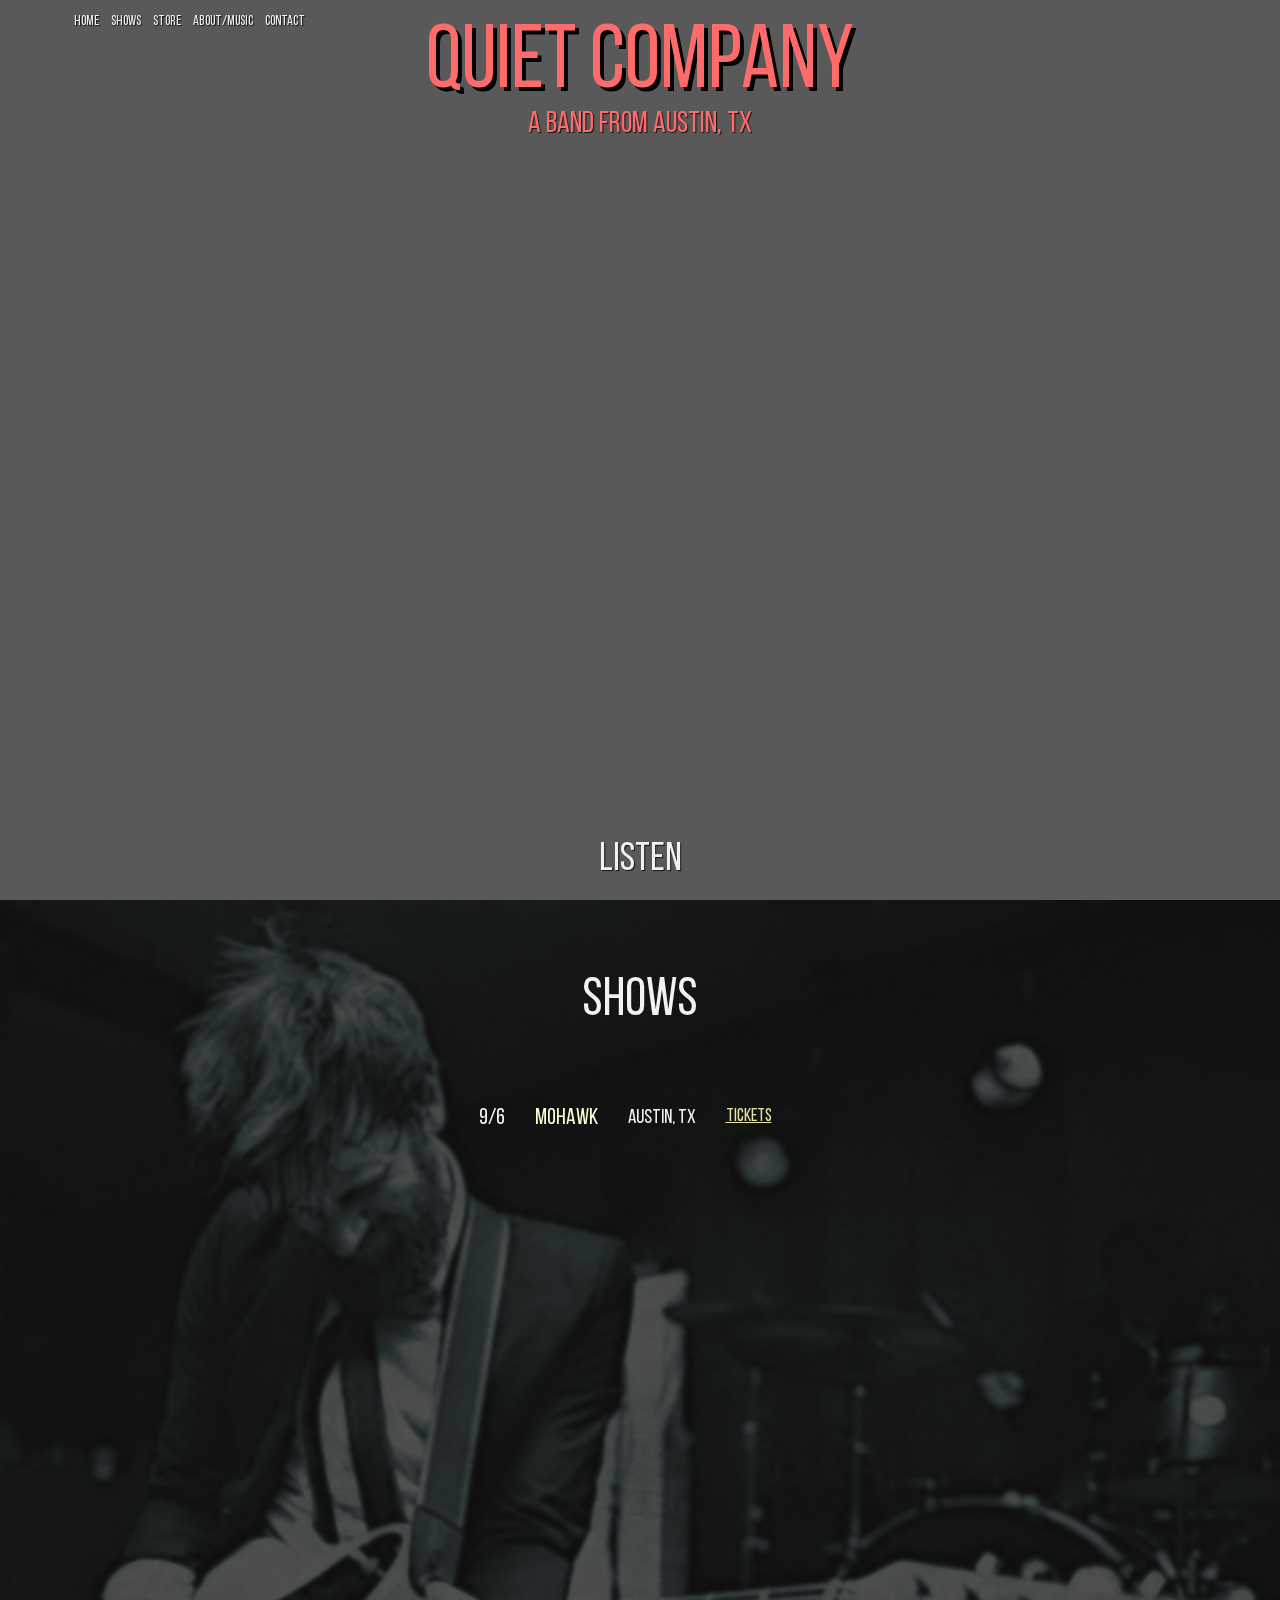
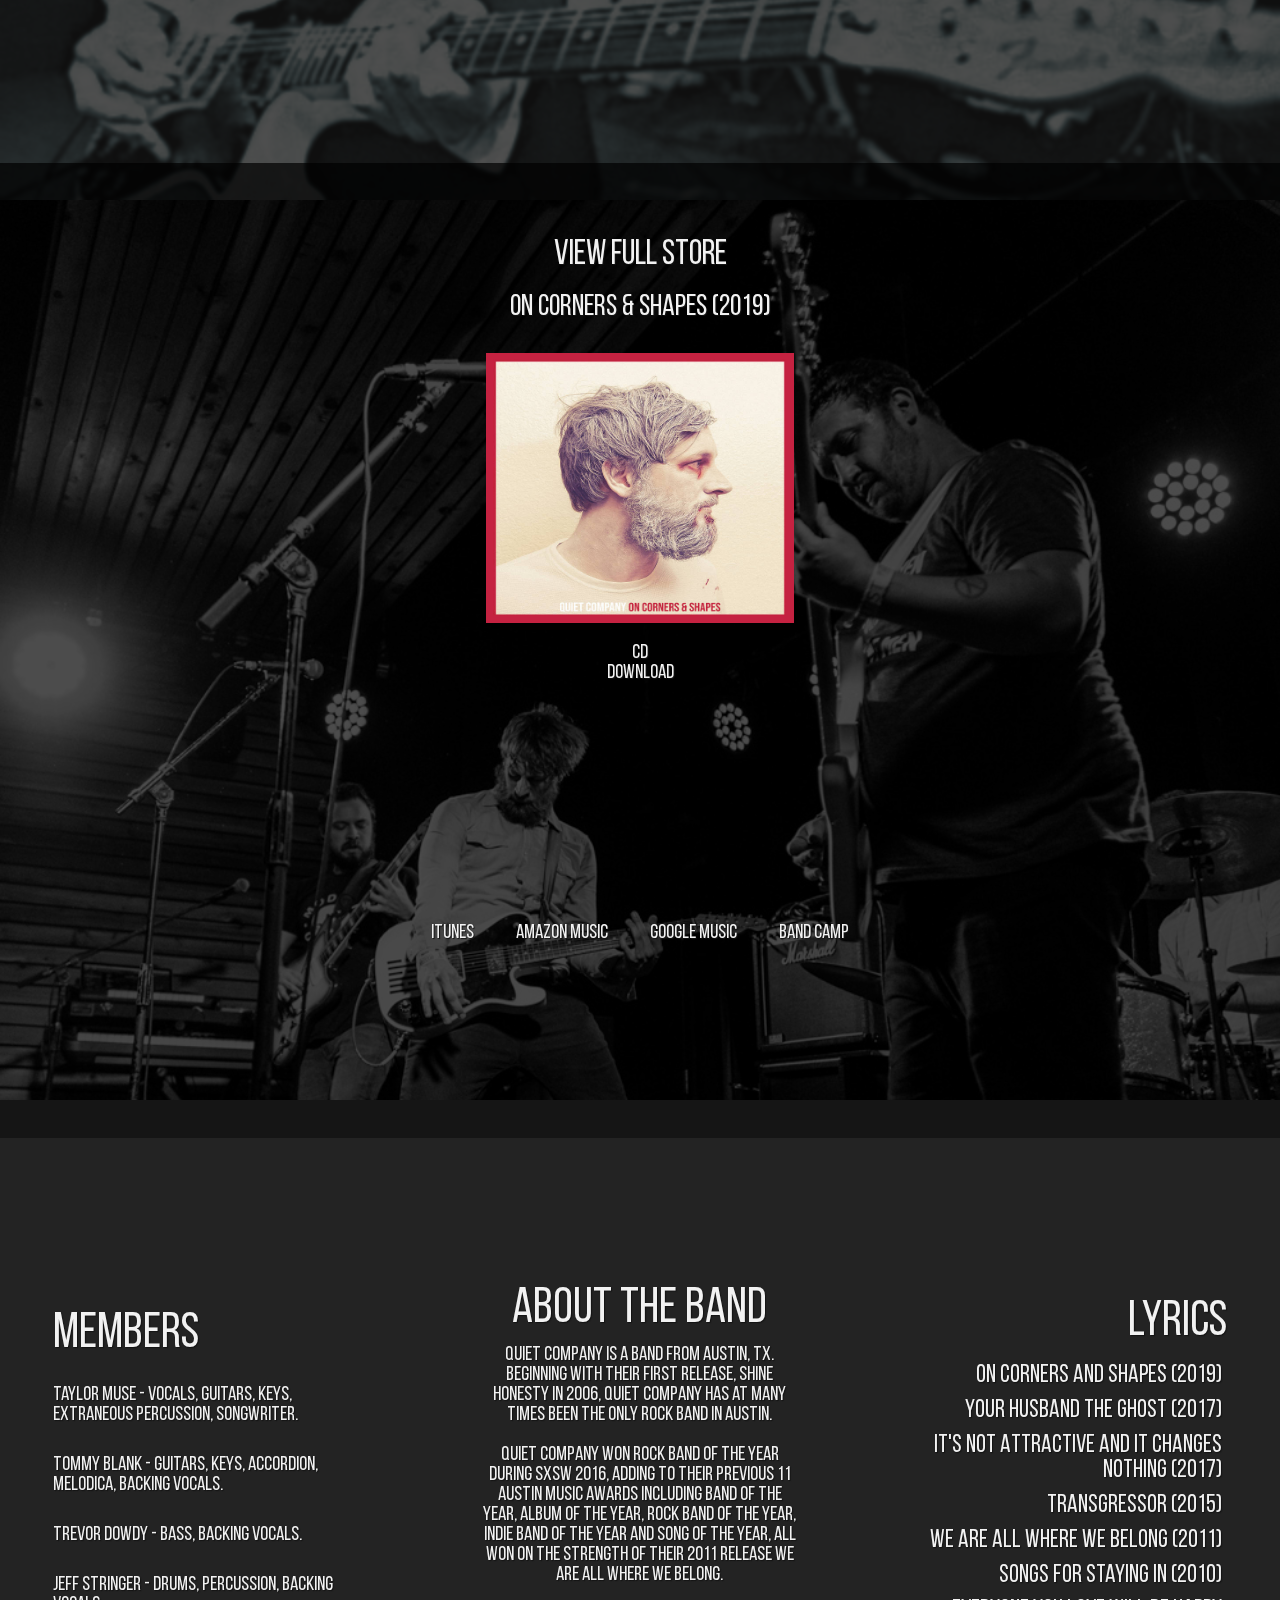
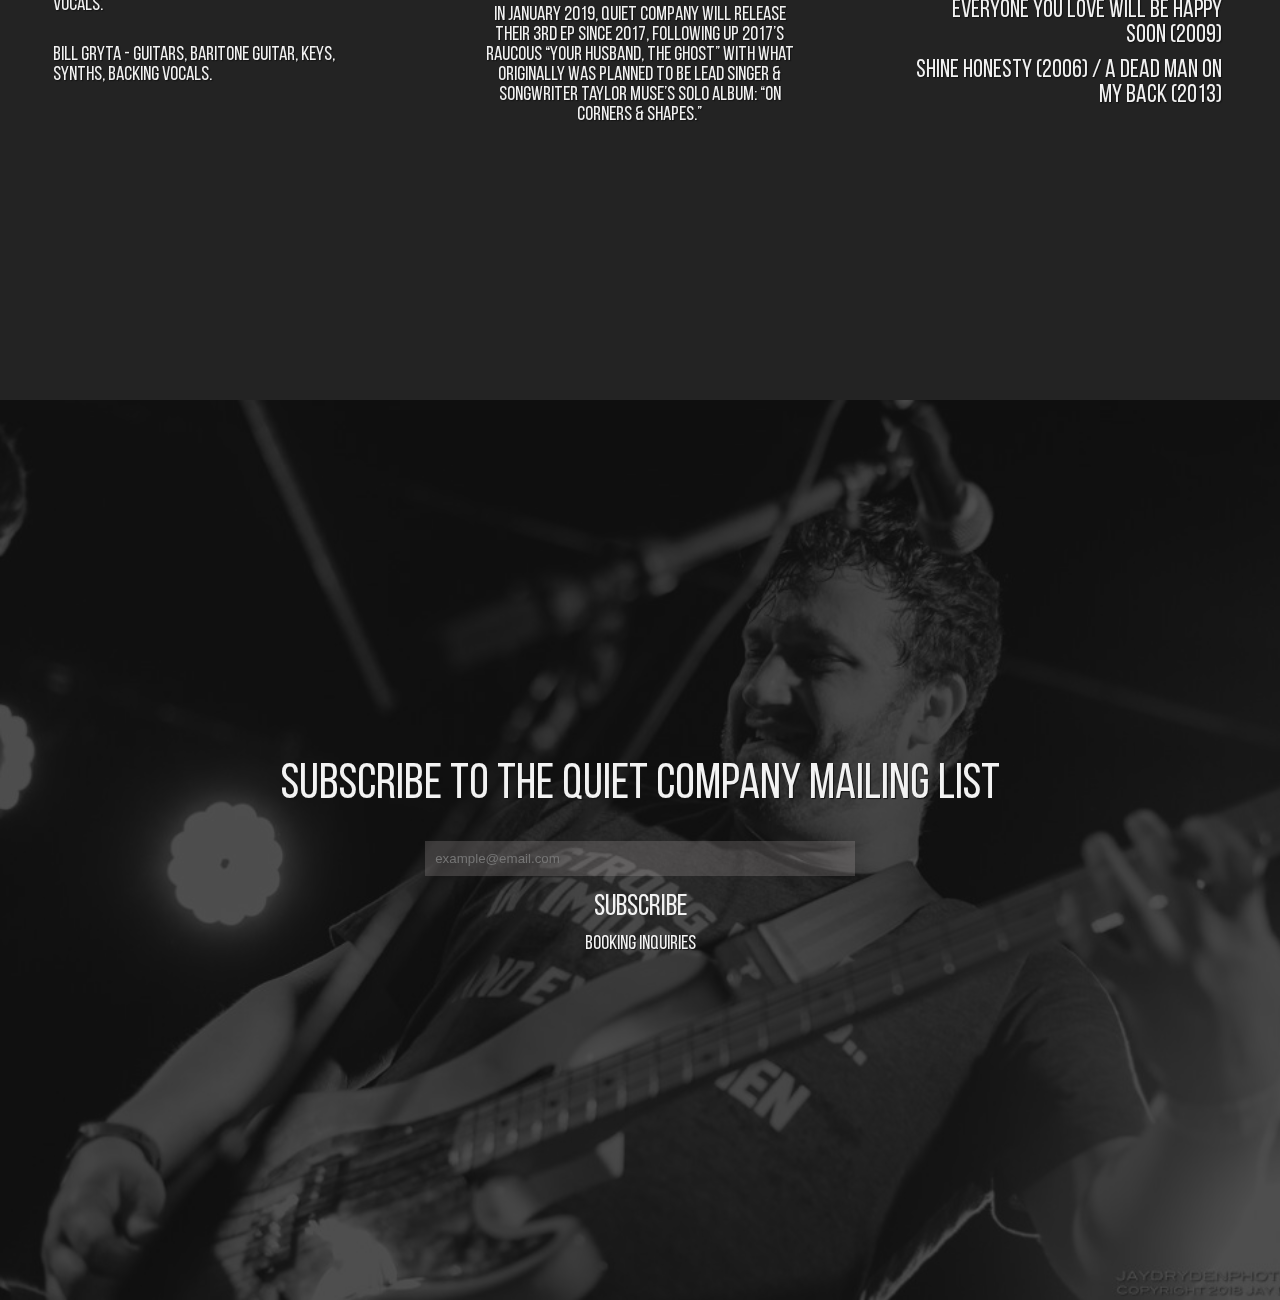
==== commit 3b9ed767: "new landing background" ====
--- a/index.html
+++ b/index.html
@@ -31,7 +31,7 @@
                 <li data-menuanchor="store" class=""><a href="#store">Store</a></li>
                 <li data-menuanchor="about" class=""><a href="#about">About/Music</a></li>
                 <li data-menuanchor="contact" class=""><a href="#contact">Contact</a></li>
-                <li class=""><a href="http://bit.ly/WeezerBlue_July20">7/20/19 Tickets</a></li>
+                <!-- <li class=""><a href="http://bit.ly/WeezerBlue_July20">7/20/19 Tickets</a></li> -->
             </ul>
             <!-- <ul class="social-icons">
                 <li><i class="fab fa-facebook-f"></i></li>
@@ -82,12 +82,13 @@
                 <div class="presents">
 
                     <h1 class='band-name'>Quiet Company</h1>
-                    <h3 class="performs">performs</h3>
+                    <h2 class="album-title">a band from Austin, TX</h2>
+                    <!-- <h3 class="performs">performs</h3>
                     <a class='landing-tickets' href='http://bit.ly/WeezerBlue_July20'>
-                        <h2 class="album-title">Weezer's Blue Album</h2>
+                        
                         <h3 class="show-date">July 20th, 2019 at Empire</h3>
                         <h4 class='buy-tickets'>(Buy Tickets Here)</h4>
-                    </a>
+                    </a> -->
                 </div>
 
             </div>
--- a/assets/css/main.css
+++ b/assets/css/main.css
@@ -1 +1 @@
-@import url("https://fonts.googleapis.com/css?family=Roboto+Slab:100,300,400,700");html,body,div,span,applet,object,iframe,h1,h2,h3,h4,h5,h6,p,blockquote,pre,a,abbr,acronym,address,big,cite,code,del,dfn,em,img,ins,kbd,q,s,samp,small,strike,strong,sub,sup,tt,var,b,u,i,center,dl,dt,dd,ol,ul,li,fieldset,form,label,legend,table,caption,tbody,tfoot,thead,tr,th,td,article,aside,canvas,details,embed,figure,figcaption,footer,header,hgroup,menu,nav,output,ruby,section,summary,time,mark,audio,video{margin:0;padding:0;border:0;font-size:100%;font:inherit;vertical-align:baseline}article,aside,details,figcaption,figure,footer,header,hgroup,menu,nav,section{display:block}html{font-size:62.5%}body{line-height:1;font-size:1.4rem}ol,ul{list-style:none}blockquote,q{quotes:none}blockquote:before,blockquote:after,q:before,q:after{content:"";content:none}table{border-collapse:collapse;border-spacing:0}#about{background:url("../images/tommy.JPG");background-size:cover;width:100%;font-size:2rem}.background-about{background:rgba(20,20,20,0.75);height:100%;width:100%}.about-flex{width:100%;height:90vh;margin:0 auto;display:flex;justify-content:center;flex-wrap:wrap;justify-content:space-around;align-items:center}.about-flex h2{font-size:5rem;padding-bottom:1rem}.about-flex a{font-size:2.5rem;color:#f2f2f2;text-decoration:none}.about-flex a:visited{color:#b4b4b4}.about-flex .members .member-ul li{padding:1.5rem;padding-left:0}.about-flex .about-band{text-align:center}.about-flex .lyrics h2{text-align:right}.about-flex .lyrics .lyric-list li{padding:0.5rem;text-align:right}.about-flex div{width:25%;padding:1rem;margin:1rem}@media only screen and (max-width: 1100px){#about{font-size:2rem}#about h2{font-size:4rem}}@media only screen and (max-width: 750px){#about{font-size:1.1rem}#about h2{font-size:2.3rem;padding-bottom:0.2rem}#about a{font-size:1.6rem}#about .about-flex{flex-wrap:wrap;height:90%;flex-direction:column}#about .about-flex div{height:20%;width:90%}#about .members{margin-top:10vh;margin-bottom:1vh}#about .members h2{margin:0 auto;text-align:center;width:90%}#about .members ul{width:90%;margin:0 auto}#about .members ul li{padding:0.5rem 0;text-align:left}#about .about-band{margin:auto;margin-bottom:5vh}#about .about-band h2{margin:0 auto;padding-bottom:1rem;width:80%}#about .about-band p{width:80%;margin:0;margin-left:5%;text-align:left}#about .lyrics{margin-top:9vh;width:80%}#about .lyrics h2{text-align:center}#about .lyrics a{font-size:1.2rem;color:#f2f2f2;text-decoration:none}#about .lyrics a:visited{color:#b4b4b4}#about .lyrics .lyric-list{width:90%;margin:0 auto;margin-top:5%;margin-bottom:20%}#about .lyrics .lyric-list li{padding:0.2rem;text-align:left}}#contact{background:url("../images/daddy.jpeg");background-size:cover}#contact h2{font-size:5rem;margin:2rem}#contact .button{font-size:3rem}#contact .contact-wrapper{width:80%;display:flex;justify-content:space-around;flex-direction:column;margin:0 auto;align-content:center}#contact .background{background:rgba(20,20,20,0.75);height:100%;width:100%}#contact .mc-field-group input{width:40%;padding:1rem;margin:1rem;border:none;background:rgba(209,200,200,0.2)}#contact .mc-field-group input:hover{background:#f2f2f2}#contact .contact-emails{display:block}#contact .contact-emails a{color:#f2f2f2;text-decoration:none;padding:5px;line-height:3rem;font-size:2rem}#contact .contact-emails a:hover{color:#b4b4b4}#contact #mc_embed_signup{margin:0 auto;text-align:center;width:80%;padding:1rem}#contact #mc-embedded-subscribe{background:none;border:none;cursor:pointer;color:#f2f2f2;font-family:"BebasNeue";margin:0.5rem}#contact .photo-credits{font-size:.5rem;margin:0 auto;padding:0;margin-top:20rem;width:20%;text-align:center}@media only screen and (max-width: 750px){#contact h2{font-size:3rem}#contact .mc-field-group input{width:40%;padding:1rem;margin:0.2rem;border:none;background:rgba(209,200,200,0.2)}#contact .mc-field-group input:hover{background:#f2f2f2}#contact .mc-field-group input:active{background:#f2f2f2}#contact .contact-wrapper{width:100%;display:flex;justify-content:space-around;flex-direction:column;margin:0 auto;align-content:center}#contact #mc_embed_signup{margin:0 auto;text-align:center;width:80%;padding:1rem}#contact #mce-EMAIL{width:80%;padding:0.5rem;border:none;background:rgba(200,200,200,0.9)}#contact #mc-embedded-subscribe{background:none;border:none;cursor:pointer;color:#f2f2f2;font-family:"BebasNeue";margin:0.5rem;font-size:2rem}#contact .contact-emails{display:block;margin-top:3rem}#contact .contact-emails a{color:#f2f2f2;text-decoration:none;padding:5px;line-height:3rem;font-size:2rem}#contact .contact-emails a:hover{color:#b4b4b4}#contact .photo-credits{font-size:.5rem;margin:0 auto;padding:0;margin-top:2rem;width:20%;text-align:center}}@font-face{font-family:"BebasNeue";src:url("../fonts/BebasNeueRegular.woff2") format("woff2"),url("../fonts/BebasNeueRegular.woff") format("woff"),url("../fonts/BebasNeueRegular.ttf") format("truetype");font-weight:normal;font-style:normal}@font-face{font-family:"BebasNeueBold";src:url("../fonts/BebasNeueBold.woff2") format("woff2"),url("../fonts/BebasNeueBold.woff") format("woff"),url("../fonts/BebasNeueBold.ttf") format("truetype");font-weight:bold;font-style:normal}@font-face{font-family:"Brandon Grotesque";src:url("../fonts/BrandonGrotesque-Regular.woff2") format("woff2"),url("../fonts/BrandonGrotesque-Regular.woff") format("woff"),url("../fonts/BrandonGrotesque-Regular.ttf") format("truetype");font-weight:normal;font-style:normal}@font-face{font-family:"Brandon Grotesque Bold";src:url("../fonts/BrandonGrotesque-Bold.woff2") format("woff2"),url("../fonts/BrandonGrotesque-Bold.woff") format("woff"),url("../fonts/BrandonGrotesque-Bold.ttf") format("truetype");font-weight:bold;font-style:normal}@font-face{font-family:"Brandon Grotesque Bold";src:url("../fonts/BrandonGrotesque-Light.woff2") format("woff2"),url("../fonts/BrandonGrotesque-Light.woff") format("woff"),url("../fonts/BrandonGrotesque-Light.ttf") format("truetype");font-weight:lighter;font-style:normal}#footer{position:fixed;height:60px;display:block;width:100%;background:rgba(0,0,0,0);z-index:1;text-align:center;color:red;padding:20px 0 0 0;bottom:0px}.social-icons{text-align:center;font-size:1rem}.social-icons li{display:inline;padding:1rem}.social-icons a{color:#f2f2f2}.social-icons a:visited{color:#b4b4b4}#header{position:fixed;height:50px;width:100%;max-width:100%;margin:0;background:rgba(0,0,0,0);z-index:1;text-align:center;color:#f2f2f2;padding-top:1.5rem}#header h1{font-size:2rem}#header .menu{text-align:left;text-decoration:none;max-width:80%;margin-left:5%}#header .menu ul{color:#f2f2f2;text-decoration:none}#header .menu li{display:inline;text-decoration:none;color:#f2f2f2;padding:1rem;padding-right:0}#header .menu li a{color:#f2f2f2;text-decoration:none}@media only screen and (max-width: 700px){#header{max-width:75%;margin-left:12.5%}#header .menu{text-align:center;margin:0 auto;width:100%;padding:0}#header .menu a{color:red}#header .menu li{padding:1rem}}@media only screen and (max-width: 350px){#header .menu{margin:0;padding:0;padding-left:12%}#header .menu li{padding:.5rem}}#landing{background:url("../images/qc_blue_low.jpg");background-size:cover;background-position:center;background-repeat:no-repeat;backdrop-filter:blur(6px) contrast(0.8);padding:2rem;display:flex;justify-content:space-between;flex-wrap:wrap}#landing .landing-tickets{color:#f2f2f2;text-decoration:none;hover:gray}#landing .landing-list{color:rgba(242,242,242,0.5);display:block;width:100%;flex:1;margin-bottom:4rem;text-align:center}#landing .landing-list li{display:inline;font-size:3rem;padding:1.6rem}#landing .landing-list li a{cursor:pointer;color:rgba(242,242,242,0.5)}#landing .landing-list li a:hover{color:#f2f2f2}#landing .presents{width:100%;text-align:right}#landing .presents .band-name{font-size:6rem}#landing .presents .performs{font-size:2rem;margin-bottom:.8rem}#landing .presents .album-title{font-size:3rem}#landing .presents .show-date{font-size:4rem;margin-top:1rem}@media only screen and (max-width: 1024px){#landing .presents .landing-list{width:100%;color:rgba(242,242,242,0.5);text-align:center}#landing .presents .landing-list li{display:inline;font-size:3rem;padding:1.2rem}}@media only screen and (max-width: 750px){#landing{background:url("../images/qc_blue_high.jpg");background-size:cover;background-position:center;background-repeat:no-repeat;backdrop-filter:blur(6px) contrast(0.8);padding:2rem;display:flex;justify-content:space-between;flex-wrap:wrap}#landing .spacer{height:5%;width:50%;flex:1}#landing .landing-list{color:rgba(242,242,242,0.5);display:block;width:100%;flex:4;margin-bottom:2rem;text-align:center}#landing .landing-list li{display:inline;font-size:2rem;padding:1.6rem}#landing .landing-list li a{cursor:pointer;color:rgba(242,242,242,0.5)}#landing .landing-list li a:hover{color:#f2f2f2}#landing .presents{width:100%;text-align:center}#landing .presents .band-name{font-size:6rem}#landing .presents .performs{font-size:2rem}#landing .presents .album-title{margin-top:-4rem;font-size:4rem}#landing .presents .show-date{font-size:3rem}}.lyrics-page{background:#05050a}.lyrics-page .album-title{font-size:3rem;margin-bottom:2rem;padding:1rem}.lyrics-page .song-title{font-size:2.5rem;margin-bottom:1.5rem;margin-top:1rem;margin-left:.5rem;padding:1.25rem}.lyrics-page .song-lyrics{color:#f2f2f2;font-size:1.5rem;margin-left:2rem;margin-bottom:.2rem;padding:1rem;font-family:'Montserrat', sans-serif;width:60%;line-height:2rem}@media only screen and (max-width: 750px){.album-title{text-align:center;padding-top:5rem;padding-bottom:0}.song-title{text-align:center}}.player{font-size:4rem;cursor:pointer;color:#f2f2f2}@media only screen and (max-width: 1100px){.player{font-size:3.5rem}}#shows{background:url("../images/taylorstage2.png");background-size:cover;background-repeat:repeat;width:100%;overflow-wrap:break-word !important;font-size:2.5vh}#shows .background{background:rgba(20,20,20,0.75);height:100%;width:100%}#shows h2{margin:0 auto;padding-top:75px;font-size:6vh;text-align:center;width:100%}#shows #events-div{display:flex;flex-direction:column}#shows #events-div span{padding:15px}#shows #events-div ul{width:60%;margin:0 auto;margin-top:5%}#shows .event-li{display:flex;justify-content:center;flex-direction:row;align-content:center;white-space:pre}#shows .event-name{color:#feffd4;font-size:2.5vh}#shows .event-location{font-size:2rem}#shows .event-uri,#shows .event-fb{font-size:2vh}#shows .event-uri a,#shows .event-fb a{color:#fff7b0e8}#shows .event-uri a:visited,#shows .event-fb a:visited{color:#d3cb5e}#shows .spacer{padding:0 9px}@media only screen and (max-width: 700px){#shows{margin-bottom:0;font-size:3vh}#shows h2{font-size:2vh}#shows #events-div{padding:0;max-width:100%;display:flex;flex-direction:column;margin-top:20vh}#shows #events-div span{padding:5px}#shows #events-div .event-name{color:#feffd4;font-size:1.8vh}#shows #events-div .event-start{font-size:1.8rem}#shows #events-div .event-location{font-size:1.2rem}#shows #events-div .event-uri{font-size:1.5vh}#shows #events-div .event-fb{font-size:1.8vh}#shows #events-div #event-list{width:90%;height:90%;margin:0 auto;overflow-wrap:normal}#shows #events-div .spacer{padding:0 1px}#shows #events-div .event-li{display:flex;justify-content:space-between;flex-wrap:wrap;flex-direction:row;align-content:center;max-width:100%;width:100%;text-align:left}}@media only screen and (max-width: 350px){#shows{margin-bottom:-2rem;font-size:1.5rem}#shows h2{font-size:4rem}#shows #events-div{padding:0;max-width:100%;display:flex;flex-direction:column;margin-top:15vh}#shows #events-div span{padding:3px}#shows #events-div .event-start{font-size:2vh}#shows #events-div .event-location{font-size:2vh}#shows #events-div .event-name{font-size:2vh}#shows #events-div #event-list{width:90%;height:90%;margin:0 auto;overflow-wrap:normal}#shows #events-div .spacer{padding:0 20px}#shows #events-div .event-li{display:flex;justify-content:space-between;flex-wrap:wrap;flex-direction:row;align-content:center;max-width:100%;width:100%;text-align:left}}#store{background:url("../images/trevdaddy.jpg");background-size:cover}#store .full-store-anchor{width:100%;text-align:center;margin:0 auto;color:#f2f2f2;text-decoration:none;font-size:3.5rem}#store .filter-list{margin:0 auto;text-align:center}#store .filter-list li{display:inline;margin:0 auto;padding:0 2rem}#store .filter-list li span{cursor:pointer;margin:1rem}#store .external-store-links{text-align:center;margin-bottom:2rem}#store .external-store-links li{display:inline}#store .external-store-links li a{color:#f2f2f2;text-decoration:none;padding:2rem;font-size:2rem}#store h2{margin:0 auto;font-size:7rem;text-align:center;margin-bottom:1rem}#store .wrapper{padding-top:75px;width:100%;height:100%;background:rgba(0,0,0,0.7)}#store .store-carousel{width:80%;height:70%;margin:0 auto;margin-top:2rem}#store .store-carousel .store-link{color:#f2f2f2;text-align:center;font-size:2rem;text-decoration:none;padding:1rem;margin:1rem}#store .store-carousel .store-item{width:30%;height:50vh;text-align:center}#store .store-carousel .store-item h3{font-size:3rem;text-align:center;margin-bottom:10px}#store .store-carousel .store-item img{width:60%;height:60%;margin:0 auto;padding:2rem}@media only screen and (max-width: 700px){#store{background:url("../images/trevdaddy.jpg");background-size:cover}#store .filter-list{margin:0 auto;text-align:center}#store .filter-list li{display:inline;margin:0 auto;padding:0 2rem}#store .filter-list li span{cursor:pointer;margin:1rem}#store .external-store-links{text-align:center;margin-bottom:2rem}#store .external-store-links li{display:inline}#store .external-store-links li a{color:#f2f2f2;text-decoration:none;padding:1rem;font-size:1.5rem}#store h2{margin:0 auto;font-size:4rem;text-align:center;margin-bottom:1rem}#store .wrapper{padding-top:75px;width:100%;height:100%;background:rgba(0,0,0,0.7)}#store .store-carousel{width:80%;height:70%;margin:0 auto;margin-top:2rem}#store .store-carousel .store-link{color:#f2f2f2;text-align:center;font-size:1.5rem;text-decoration:none;padding:1rem;margin:1rem}#store .store-carousel .store-item{width:30%;height:50vh;text-align:center}#store .store-carousel .store-item h3{font-size:2rem;text-align:center;margin-bottom:10px}#store .store-carousel .store-item img{width:60%;height:60%;margin:0 auto;padding:2rem}}html{max-width:100%;width:100%;text-shadow:1px 1px 1px #141414}body{background:rgba(20,20,20,0.75);background-repeat:repeat;background-size:cover;font-family:"BebasNeue";color:#f2f2f2;width:100%;max-width:100%}
+@import url("https://fonts.googleapis.com/css?family=Roboto+Slab:100,300,400,700");html,body,div,span,applet,object,iframe,h1,h2,h3,h4,h5,h6,p,blockquote,pre,a,abbr,acronym,address,big,cite,code,del,dfn,em,img,ins,kbd,q,s,samp,small,strike,strong,sub,sup,tt,var,b,u,i,center,dl,dt,dd,ol,ul,li,fieldset,form,label,legend,table,caption,tbody,tfoot,thead,tr,th,td,article,aside,canvas,details,embed,figure,figcaption,footer,header,hgroup,menu,nav,output,ruby,section,summary,time,mark,audio,video{margin:0;padding:0;border:0;font-size:100%;font:inherit;vertical-align:baseline}article,aside,details,figcaption,figure,footer,header,hgroup,menu,nav,section{display:block}html{font-size:62.5%}body{line-height:1;font-size:1.4rem}ol,ul{list-style:none}blockquote,q{quotes:none}blockquote:before,blockquote:after,q:before,q:after{content:"";content:none}table{border-collapse:collapse;border-spacing:0}#about{background:url("../images/tommy.JPG");background-size:cover;width:100%;font-size:2rem}.background-about{background:rgba(20,20,20,0.75);height:100%;width:100%}.about-flex{width:100%;height:90vh;margin:0 auto;display:flex;justify-content:center;flex-wrap:wrap;justify-content:space-around;align-items:center}.about-flex h2{font-size:5rem;padding-bottom:1rem}.about-flex a{font-size:2.5rem;color:#f2f2f2;text-decoration:none}.about-flex a:visited{color:#b4b4b4}.about-flex .members .member-ul li{padding:1.5rem;padding-left:0}.about-flex .about-band{text-align:center}.about-flex .lyrics h2{text-align:right}.about-flex .lyrics .lyric-list li{padding:0.5rem;text-align:right}.about-flex div{width:25%;padding:1rem;margin:1rem}@media only screen and (max-width: 1100px){#about{font-size:2rem}#about h2{font-size:4rem}}@media only screen and (max-width: 750px){#about{font-size:1.1rem}#about h2{font-size:2.3rem;padding-bottom:0.2rem}#about a{font-size:1.6rem}#about .about-flex{flex-wrap:wrap;height:90%;flex-direction:column}#about .about-flex div{height:20%;width:90%}#about .members{margin-top:10vh;margin-bottom:1vh}#about .members h2{margin:0 auto;text-align:center;width:90%}#about .members ul{width:90%;margin:0 auto}#about .members ul li{padding:0.5rem 0;text-align:left}#about .about-band{margin:auto;margin-bottom:5vh}#about .about-band h2{margin:0 auto;padding-bottom:1rem;width:80%}#about .about-band p{width:80%;margin:0;margin-left:5%;text-align:left}#about .lyrics{margin-top:9vh;width:80%}#about .lyrics h2{text-align:center}#about .lyrics a{font-size:1.2rem;color:#f2f2f2;text-decoration:none}#about .lyrics a:visited{color:#b4b4b4}#about .lyrics .lyric-list{width:90%;margin:0 auto;margin-top:5%;margin-bottom:20%}#about .lyrics .lyric-list li{padding:0.2rem;text-align:left}}#contact{background:url("../images/daddy.jpeg");background-size:cover}#contact h2{font-size:5rem;margin:2rem}#contact .button{font-size:3rem}#contact .contact-wrapper{width:80%;display:flex;justify-content:space-around;flex-direction:column;margin:0 auto;align-content:center}#contact .background{background:rgba(20,20,20,0.75);height:100%;width:100%}#contact .mc-field-group input{width:40%;padding:1rem;margin:1rem;border:none;background:rgba(209,200,200,0.2)}#contact .mc-field-group input:hover{background:#f2f2f2}#contact .contact-emails{display:block}#contact .contact-emails a{color:#f2f2f2;text-decoration:none;padding:5px;line-height:3rem;font-size:2rem}#contact .contact-emails a:hover{color:#b4b4b4}#contact #mc_embed_signup{margin:0 auto;text-align:center;width:80%;padding:1rem}#contact #mc-embedded-subscribe{background:none;border:none;cursor:pointer;color:#f2f2f2;font-family:"BebasNeue";margin:0.5rem}#contact .photo-credits{font-size:.5rem;margin:0 auto;padding:0;margin-top:20rem;width:20%;text-align:center}@media only screen and (max-width: 750px){#contact h2{font-size:3rem}#contact .mc-field-group input{width:40%;padding:1rem;margin:0.2rem;border:none;background:rgba(209,200,200,0.2)}#contact .mc-field-group input:hover{background:#f2f2f2}#contact .mc-field-group input:active{background:#f2f2f2}#contact .contact-wrapper{width:100%;display:flex;justify-content:space-around;flex-direction:column;margin:0 auto;align-content:center}#contact #mc_embed_signup{margin:0 auto;text-align:center;width:80%;padding:1rem}#contact #mce-EMAIL{width:80%;padding:0.5rem;border:none;background:rgba(200,200,200,0.9)}#contact #mc-embedded-subscribe{background:none;border:none;cursor:pointer;color:#f2f2f2;font-family:"BebasNeue";margin:0.5rem;font-size:2rem}#contact .contact-emails{display:block;margin-top:3rem}#contact .contact-emails a{color:#f2f2f2;text-decoration:none;padding:5px;line-height:3rem;font-size:2rem}#contact .contact-emails a:hover{color:#b4b4b4}#contact .photo-credits{font-size:.5rem;margin:0 auto;padding:0;margin-top:2rem;width:20%;text-align:center}}@font-face{font-family:"BebasNeue";src:url("../fonts/BebasNeueRegular.woff2") format("woff2"),url("../fonts/BebasNeueRegular.woff") format("woff"),url("../fonts/BebasNeueRegular.ttf") format("truetype");font-weight:normal;font-style:normal}@font-face{font-family:"BebasNeueBold";src:url("../fonts/BebasNeueBold.woff2") format("woff2"),url("../fonts/BebasNeueBold.woff") format("woff"),url("../fonts/BebasNeueBold.ttf") format("truetype");font-weight:bold;font-style:normal}@font-face{font-family:"Brandon Grotesque";src:url("../fonts/BrandonGrotesque-Regular.woff2") format("woff2"),url("../fonts/BrandonGrotesque-Regular.woff") format("woff"),url("../fonts/BrandonGrotesque-Regular.ttf") format("truetype");font-weight:normal;font-style:normal}@font-face{font-family:"Brandon Grotesque Bold";src:url("../fonts/BrandonGrotesque-Bold.woff2") format("woff2"),url("../fonts/BrandonGrotesque-Bold.woff") format("woff"),url("../fonts/BrandonGrotesque-Bold.ttf") format("truetype");font-weight:bold;font-style:normal}@font-face{font-family:"Brandon Grotesque Bold";src:url("../fonts/BrandonGrotesque-Light.woff2") format("woff2"),url("../fonts/BrandonGrotesque-Light.woff") format("woff"),url("../fonts/BrandonGrotesque-Light.ttf") format("truetype");font-weight:lighter;font-style:normal}#footer{position:fixed;height:60px;display:block;width:100%;background:rgba(0,0,0,0);z-index:1;text-align:center;color:red;padding:20px 0 0 0;bottom:0px}.social-icons{text-align:center;font-size:1rem}.social-icons li{display:inline;padding:1rem}.social-icons a{color:#f2f2f2}.social-icons a:visited{color:#b4b4b4}#header{position:fixed;height:50px;width:100%;max-width:100%;margin:0;background:rgba(0,0,0,0);z-index:1;text-align:center;color:#f2f2f2;padding-top:1.5rem}#header h1{font-size:2rem}#header .menu{text-align:left;text-decoration:none;max-width:80%;margin-left:5%}#header .menu ul{color:#f2f2f2;text-decoration:none}#header .menu li{display:inline;text-decoration:none;color:#f2f2f2;padding:1rem;padding-right:0}#header .menu li a{color:#f2f2f2;text-decoration:none}@media only screen and (max-width: 700px){#header{max-width:75%;margin-left:12.5%}#header .menu{text-align:center;margin:0 auto;width:100%;padding:0}#header .menu a{color:red}#header .menu li{padding:1rem}}@media only screen and (max-width: 350px){#header .menu{margin:0;padding:0;padding-left:12%}#header .menu li{padding:0.5rem}}#landing{background:url("../images/bathroom_desktop.png");color:#ff6b6b;background-size:cover;background-position:center;background-repeat:no-repeat;backdrop-filter:blur(6px) contrast(0.8);padding:2rem;display:flex;justify-content:space-between;flex-wrap:wrap}#landing .landing-tickets{color:#ff6b6b;text-decoration:none;hover:gray}#landing .landing-list{color:#c52241;display:block;width:100%;flex:1;margin-bottom:4rem;text-align:center}#landing .landing-list li{display:inline;font-size:3rem;padding:1.6rem}#landing .landing-list li a{cursor:pointer;color:#c52241}#landing .landing-list li a:hover{color:#f2f2f2}#landing .presents{width:100%;height:30%;text-align:center}#landing .presents .band-name{font-size:9rem;text-shadow:4px 4px black}#landing .presents .performs{font-size:2rem;margin-bottom:0.8rem}#landing .presents .album-title{font-size:3rem}#landing .presents .show-date{font-size:4rem;margin-top:1rem}@media only screen and (max-width: 1024px){#landing .presents .landing-list{width:100%;color:rgba(242,242,242,0.5);text-align:center}#landing .presents .landing-list li{display:inline;font-size:3rem;padding:1.2rem}}@media only screen and (max-width: 750px){#landing{background:url("../images/bathroom_mob.png");background-size:cover;background-position:center;background-repeat:no-repeat;backdrop-filter:blur(6px) contrast(0.8);padding:2rem;display:flex;justify-content:space-between;flex-wrap:wrap}#landing .spacer{height:5%;width:50%;flex:1}#landing .landing-list{color:rgba(242,242,242,0.5);display:block;width:100%;flex:4;margin-bottom:2rem;text-align:center}#landing .landing-list li{display:inline;font-size:2rem;padding:1.6rem}#landing .landing-list li a{cursor:pointer;color:rgba(242,242,242,0.5)}#landing .landing-list li a:hover{color:#f2f2f2}#landing .presents{width:100%;text-align:center}#landing .presents .band-name{font-size:6rem}#landing .presents .performs{font-size:2rem}#landing .presents .album-title{margin-top:-4rem;font-size:4rem}#landing .presents .show-date{font-size:3rem}}.lyrics-page{background:#05050a}.lyrics-page .album-title{font-size:3rem;margin-bottom:2rem;padding:1rem}.lyrics-page .song-title{font-size:2.5rem;margin-bottom:1.5rem;margin-top:1rem;margin-left:.5rem;padding:1.25rem}.lyrics-page .song-lyrics{color:#f2f2f2;font-size:1.5rem;margin-left:2rem;margin-bottom:.2rem;padding:1rem;font-family:'Montserrat', sans-serif;width:60%;line-height:2rem}@media only screen and (max-width: 750px){.album-title{text-align:center;padding-top:5rem;padding-bottom:0}.song-title{text-align:center}}.player{font-size:4rem;cursor:pointer;color:#f2f2f2}@media only screen and (max-width: 1100px){.player{font-size:3.5rem}}#shows{background:url("../images/taylorstage2.png");background-size:cover;background-repeat:repeat;width:100%;overflow-wrap:break-word !important;font-size:2.5vh}#shows .background{background:rgba(20,20,20,0.75);height:100%;width:100%}#shows h2{margin:0 auto;padding-top:75px;font-size:6vh;text-align:center;width:100%}#shows #events-div{display:flex;flex-direction:column}#shows #events-div span{padding:15px}#shows #events-div ul{width:60%;margin:0 auto;margin-top:5%}#shows .event-li{display:flex;justify-content:center;flex-direction:row;align-content:center;white-space:pre}#shows .event-name{color:#feffd4;font-size:2.5vh}#shows .event-location{font-size:2rem}#shows .event-uri,#shows .event-fb{font-size:2vh}#shows .event-uri a,#shows .event-fb a{color:#fff7b0e8}#shows .event-uri a:visited,#shows .event-fb a:visited{color:#d3cb5e}#shows .spacer{padding:0 9px}@media only screen and (max-width: 700px){#shows{margin-bottom:0;font-size:3vh}#shows h2{font-size:6vh}#shows #events-div{padding:0;max-width:100%;display:flex;flex-direction:column;margin-top:20vh}#shows #events-div span{padding:5px}#shows #events-div .event-name{color:#feffd4;font-size:1.8vh}#shows #events-div .event-start{font-size:1.8rem}#shows #events-div .event-location{font-size:1.2rem}#shows #events-div .event-uri{font-size:1.5vh}#shows #events-div .event-fb{font-size:1.8vh}#shows #events-div #event-list{width:90%;height:90%;margin:0 auto;overflow-wrap:normal}#shows #events-div .spacer{padding:0 1px}#shows #events-div .event-li{display:flex;justify-content:space-between;flex-wrap:wrap;flex-direction:row;align-content:center;max-width:100%;width:100%;text-align:left}}@media only screen and (max-width: 350px){#shows{margin-bottom:-2rem;font-size:1.5rem}#shows h2{font-size:4rem}#shows #events-div{padding:0;max-width:100%;display:flex;flex-direction:column;margin-top:15vh}#shows #events-div span{padding:3px}#shows #events-div .event-start{font-size:2vh}#shows #events-div .event-location{font-size:2vh}#shows #events-div .event-name{font-size:2vh}#shows #events-div #event-list{width:90%;height:90%;margin:0 auto;overflow-wrap:normal}#shows #events-div .spacer{padding:0 20px}#shows #events-div .event-li{display:flex;justify-content:space-between;flex-wrap:wrap;flex-direction:row;align-content:center;max-width:100%;width:100%;text-align:left}}#store{background:url("../images/trevdaddy.jpg");background-size:cover}#store .full-store-anchor{width:100%;text-align:center;margin:0 auto;color:#f2f2f2;text-decoration:none;font-size:3.5rem}#store .filter-list{margin:0 auto;text-align:center}#store .filter-list li{display:inline;margin:0 auto;padding:0 2rem}#store .filter-list li span{cursor:pointer;margin:1rem}#store .external-store-links{text-align:center;margin-bottom:2rem}#store .external-store-links li{display:inline}#store .external-store-links li a{color:#f2f2f2;text-decoration:none;padding:2rem;font-size:2rem}#store h2{margin:0 auto;font-size:7rem;text-align:center;margin-bottom:1rem}#store .wrapper{padding-top:75px;width:100%;height:100%;background:rgba(0,0,0,0.7)}#store .store-carousel{width:80%;height:70%;margin:0 auto;margin-top:2rem}#store .store-carousel .store-link{color:#f2f2f2;text-align:center;font-size:2rem;text-decoration:none;padding:1rem;margin:1rem}#store .store-carousel .store-item{width:30%;height:50vh;text-align:center}#store .store-carousel .store-item h3{font-size:3rem;text-align:center;margin-bottom:10px}#store .store-carousel .store-item img{width:60%;height:60%;margin:0 auto;padding:2rem}@media only screen and (max-width: 700px){#store{background:url("../images/trevdaddy.jpg");background-size:cover}#store .filter-list{margin:0 auto;text-align:center}#store .filter-list li{display:inline;margin:0 auto;padding:0 2rem}#store .filter-list li span{cursor:pointer;margin:1rem}#store .external-store-links{text-align:center;margin-bottom:2rem}#store .external-store-links li{display:inline}#store .external-store-links li a{color:#f2f2f2;text-decoration:none;padding:1rem;font-size:1.5rem}#store h2{margin:0 auto;font-size:4rem;text-align:center;margin-bottom:1rem}#store .wrapper{padding-top:75px;width:100%;height:100%;background:rgba(0,0,0,0.7)}#store .store-carousel{width:80%;height:70%;margin:0 auto;margin-top:2rem}#store .store-carousel .store-link{color:#f2f2f2;text-align:center;font-size:1.5rem;text-decoration:none;padding:1rem;margin:1rem}#store .store-carousel .store-item{width:30%;height:50vh;text-align:center}#store .store-carousel .store-item h3{font-size:2rem;text-align:center;margin-bottom:10px}#store .store-carousel .store-item img{width:60%;height:60%;margin:0 auto;padding:2rem}}html{max-width:100%;width:100%;text-shadow:1px 1px 1px #141414}body{background:rgba(20,20,20,0.75);background-repeat:repeat;background-size:cover;font-family:"BebasNeue";color:#f2f2f2;width:100%;max-width:100%}
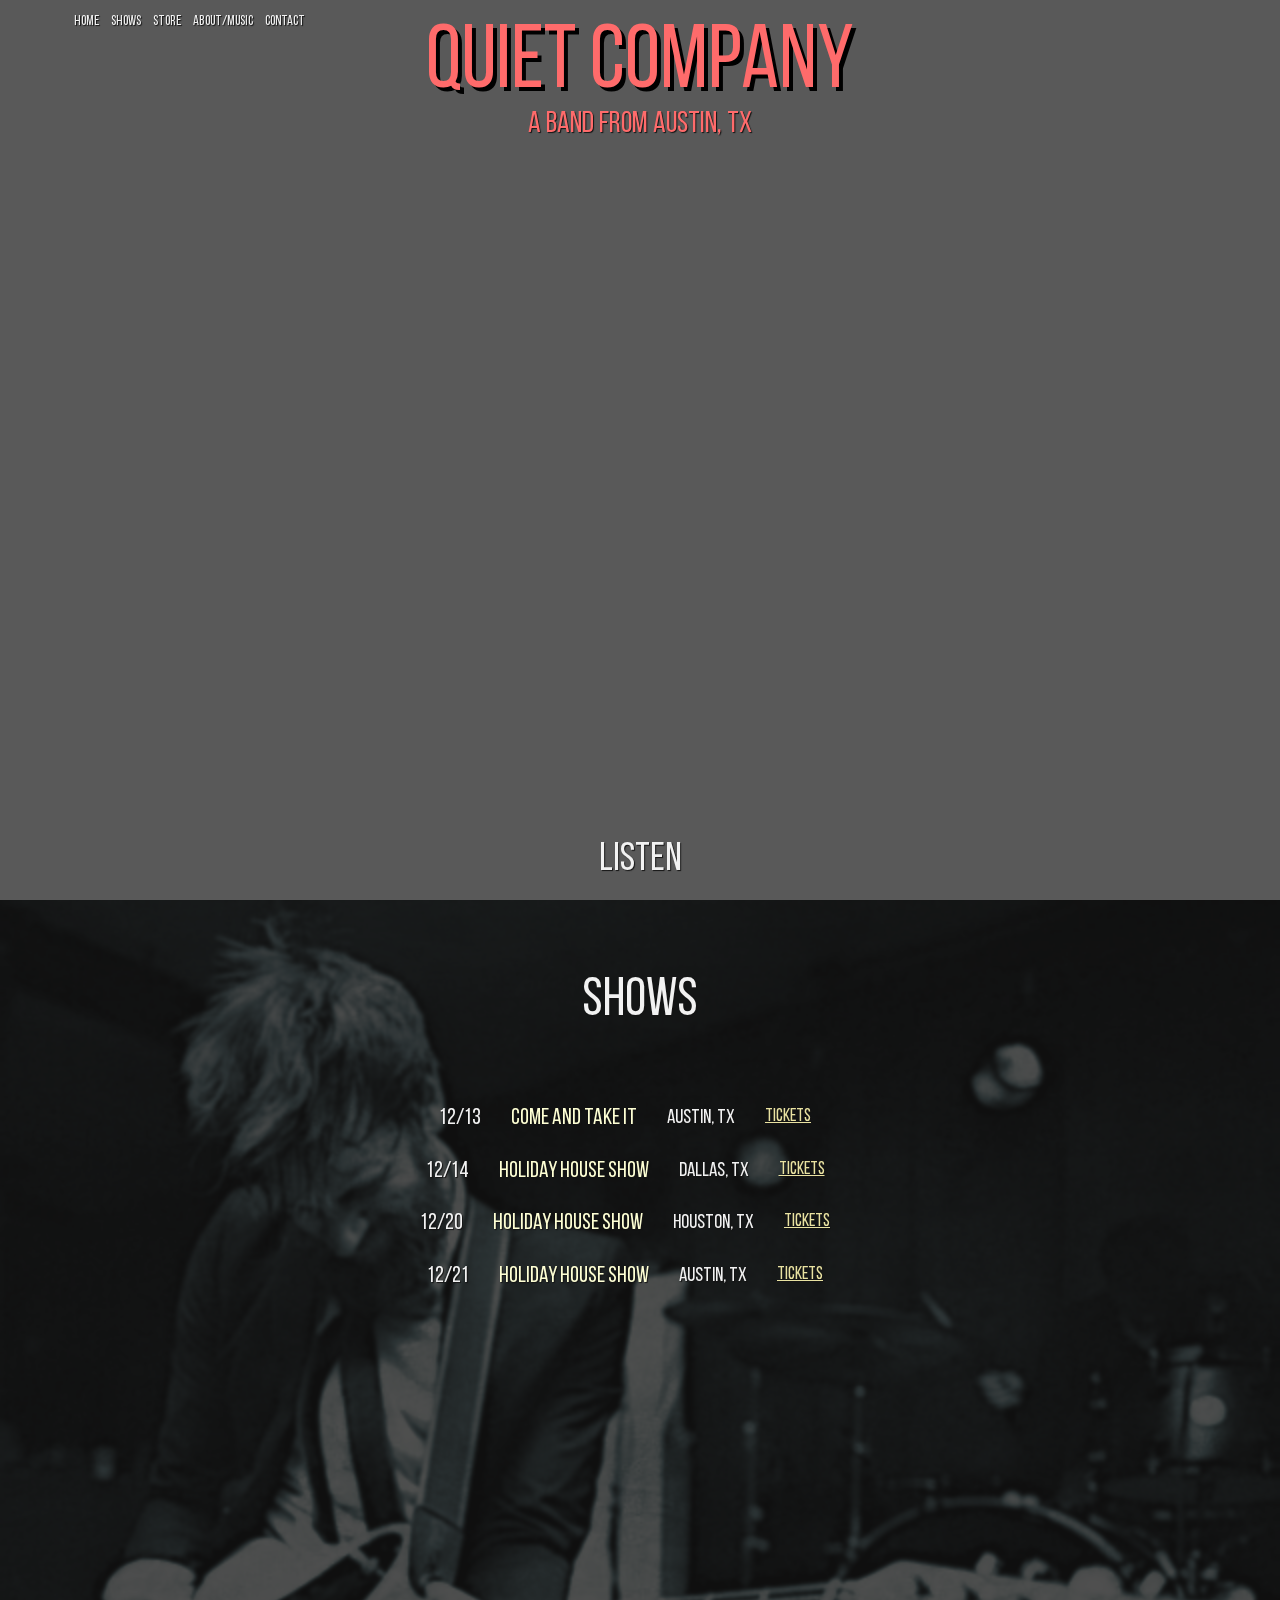
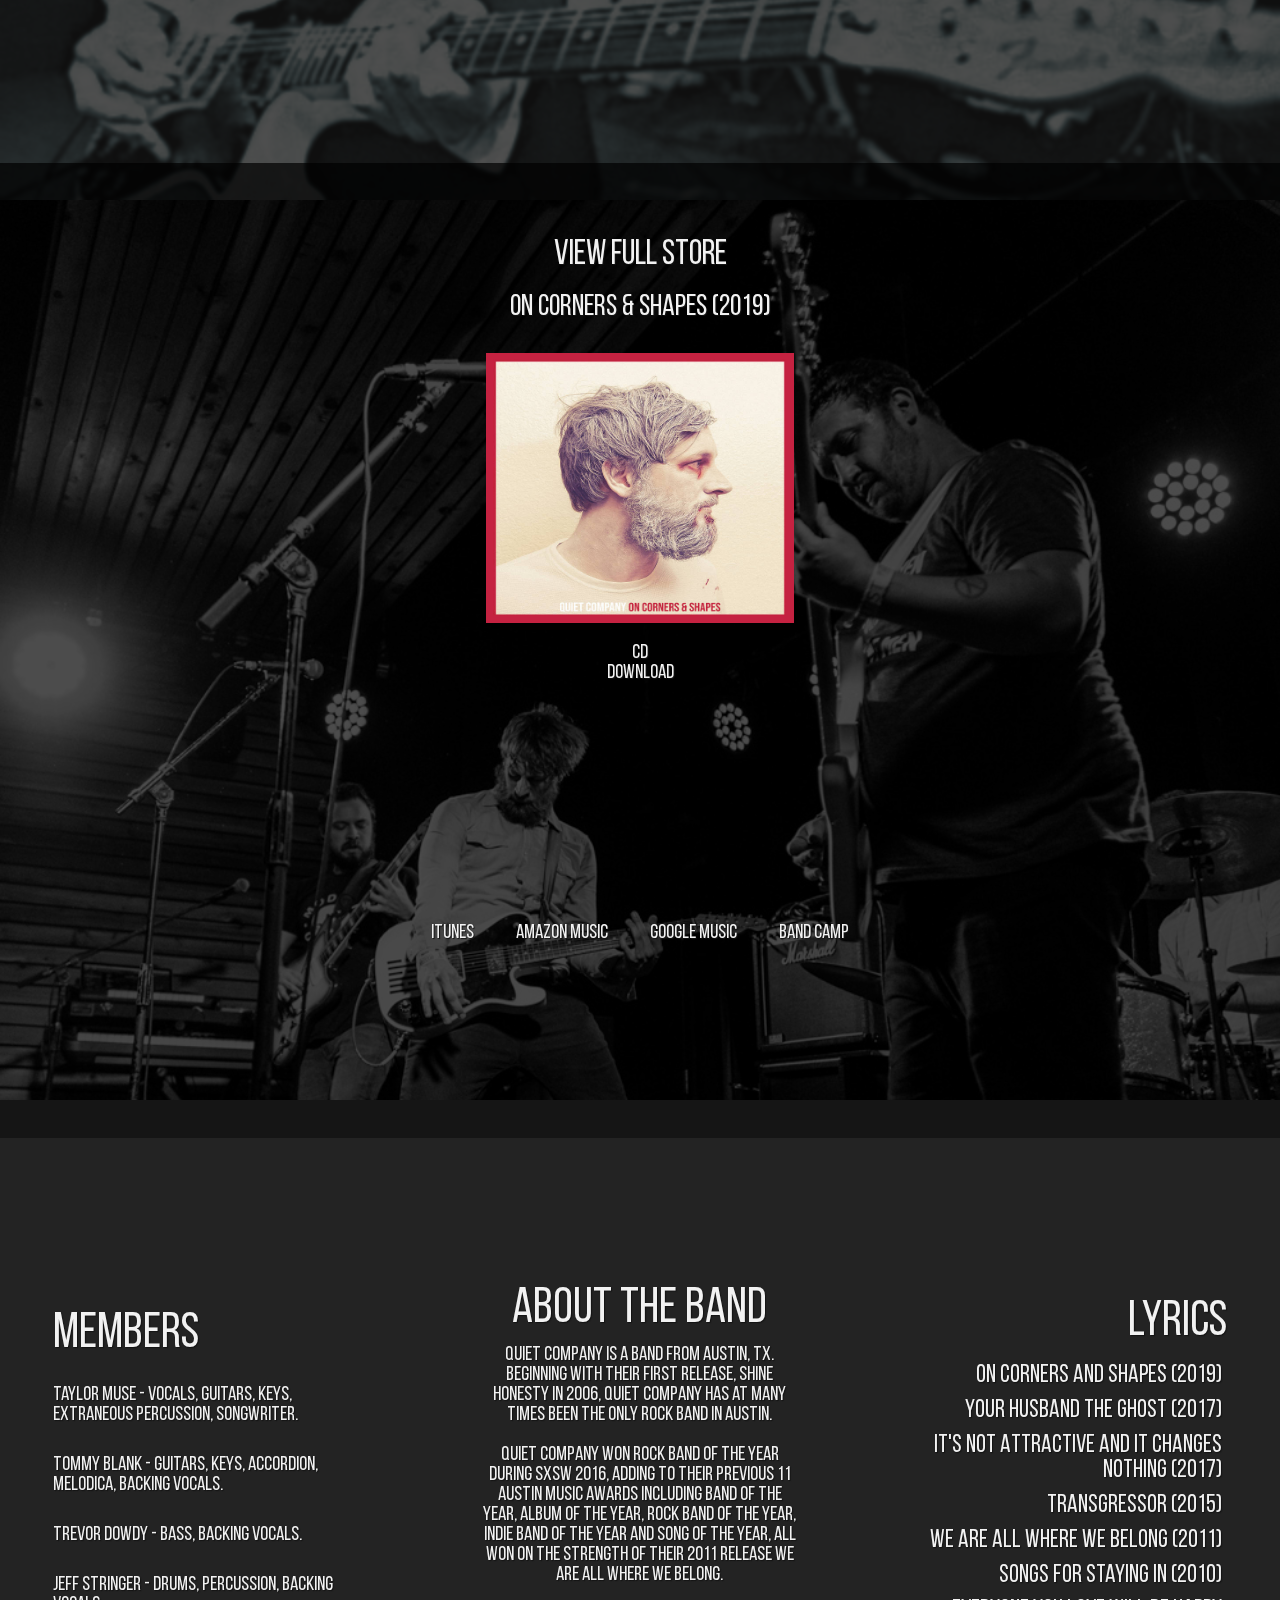
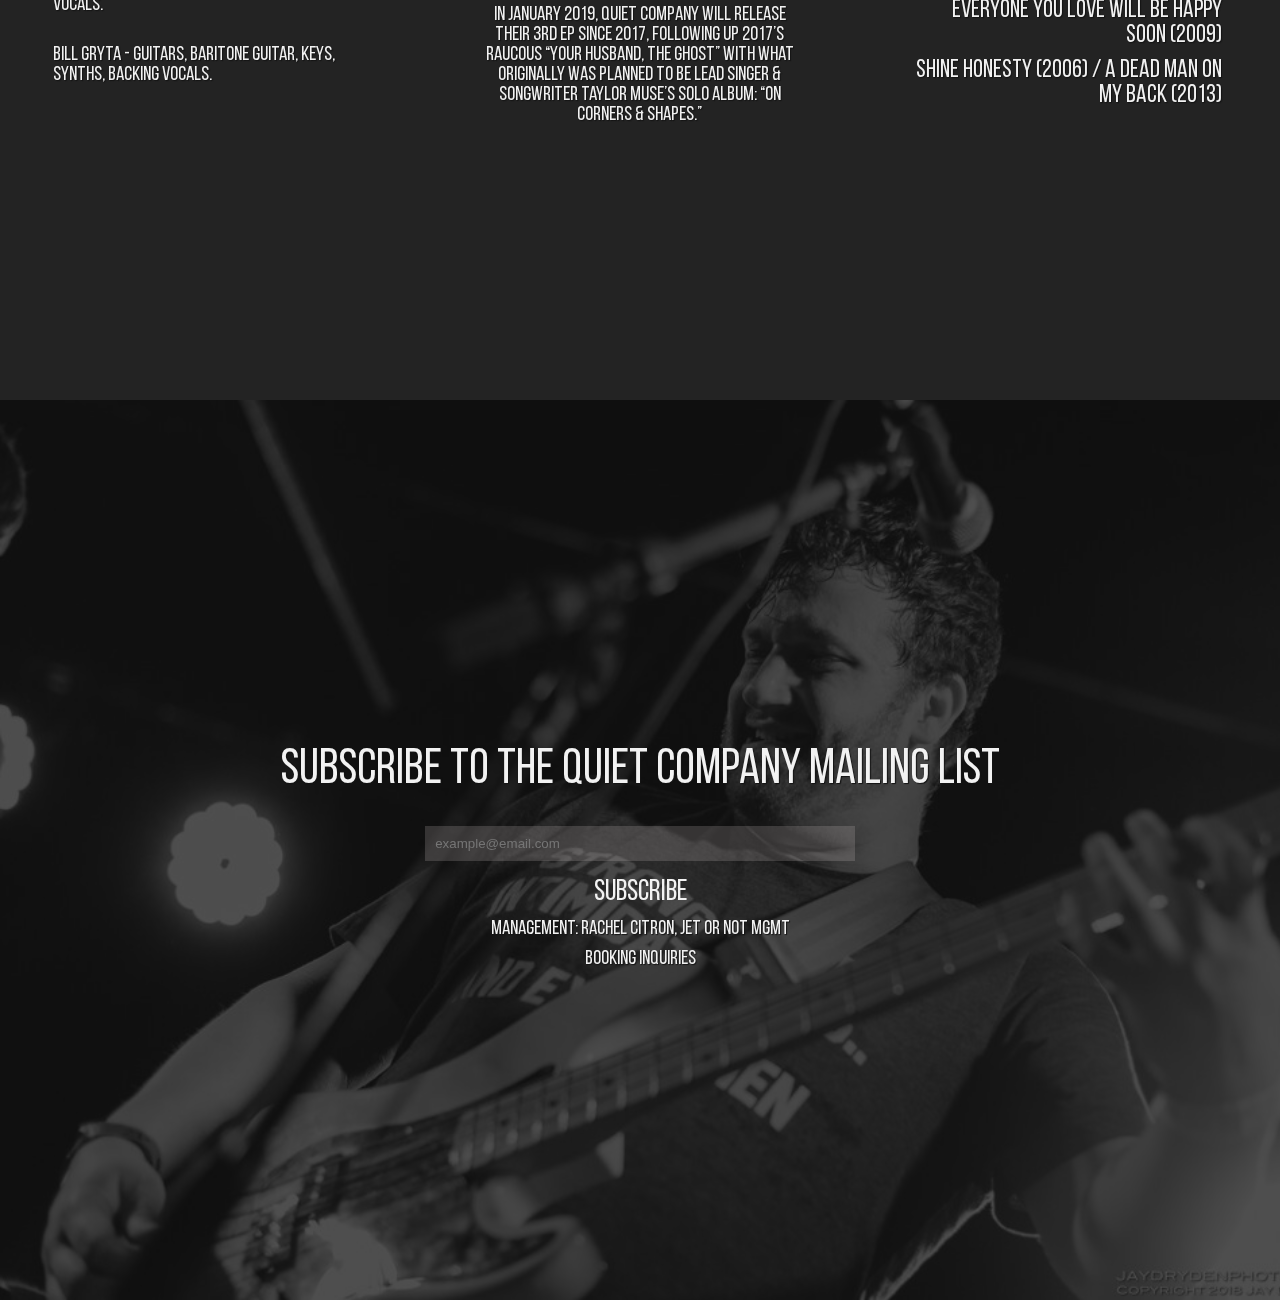
==== commit f55ad1e3: "warning play button" ====
--- a/index.html
+++ b/index.html
@@ -19,7 +19,7 @@
 </head>
 
 <body>
-    <audio id="player" src="assets/audio/aloha.mp3" type="mp3">Your browser does
+    <audio id="player" src="assets/audio/warning.mp3" type="mp3">Your browser does
         not support this
         audio.</audio>
     <div id="header">
@@ -339,10 +339,9 @@
                                     id="mc-embedded-subscribe" class="button"></div>
 
                             <ul class='contact-emails'>
-                                <!-- <li class='contact-manager'><a href='mailto:paul@quietcompanymusic.com'
+                                <li class='contact-manager'><a href='mailto:rachel@jetornotmgmt.com'
                                         target="_blank">Management:
-                                        Paul
-                                        Osbon</a></li> -->
+                                        Rachel Citron, Jet or Not Mgmt</a></li>
                                 <li class='contact-booking'><a href='mailto:band@quietcompanymusic.com'>Booking
                                         Inquiries</a></li>
                             </ul>
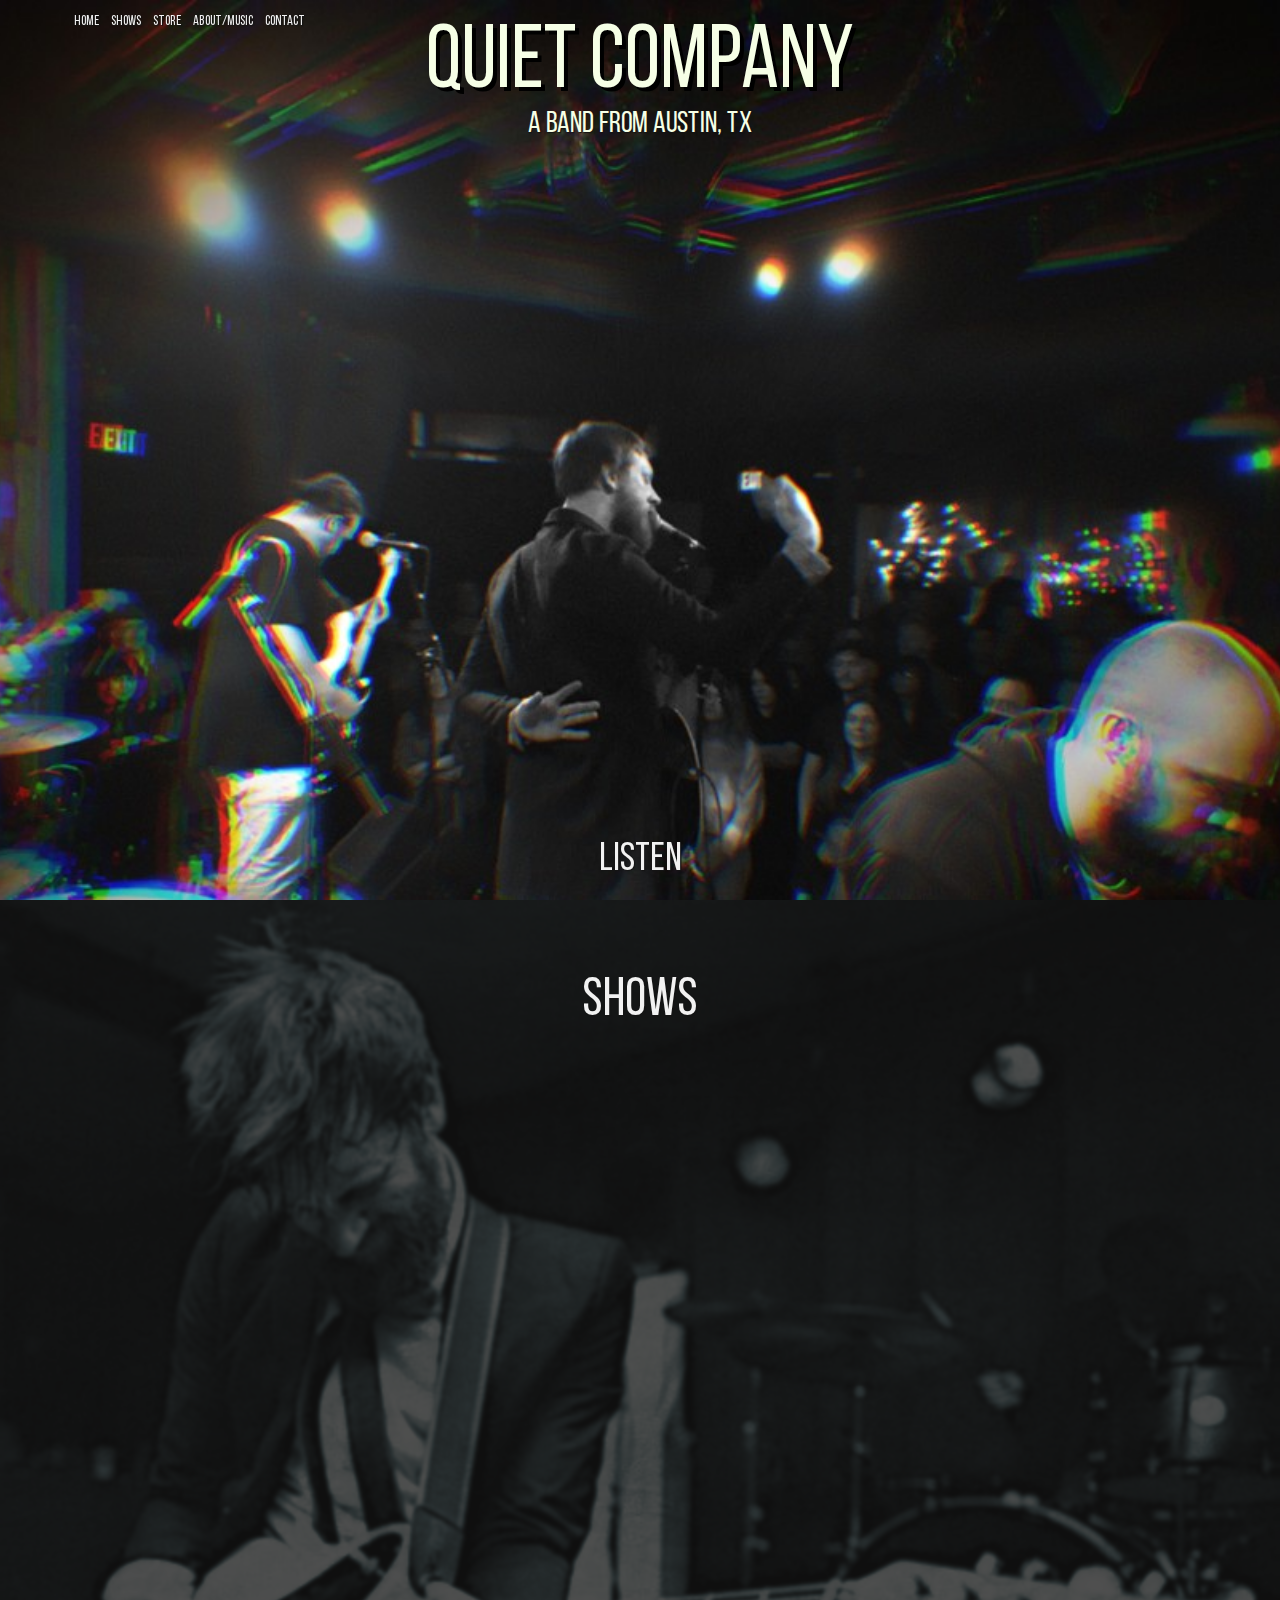
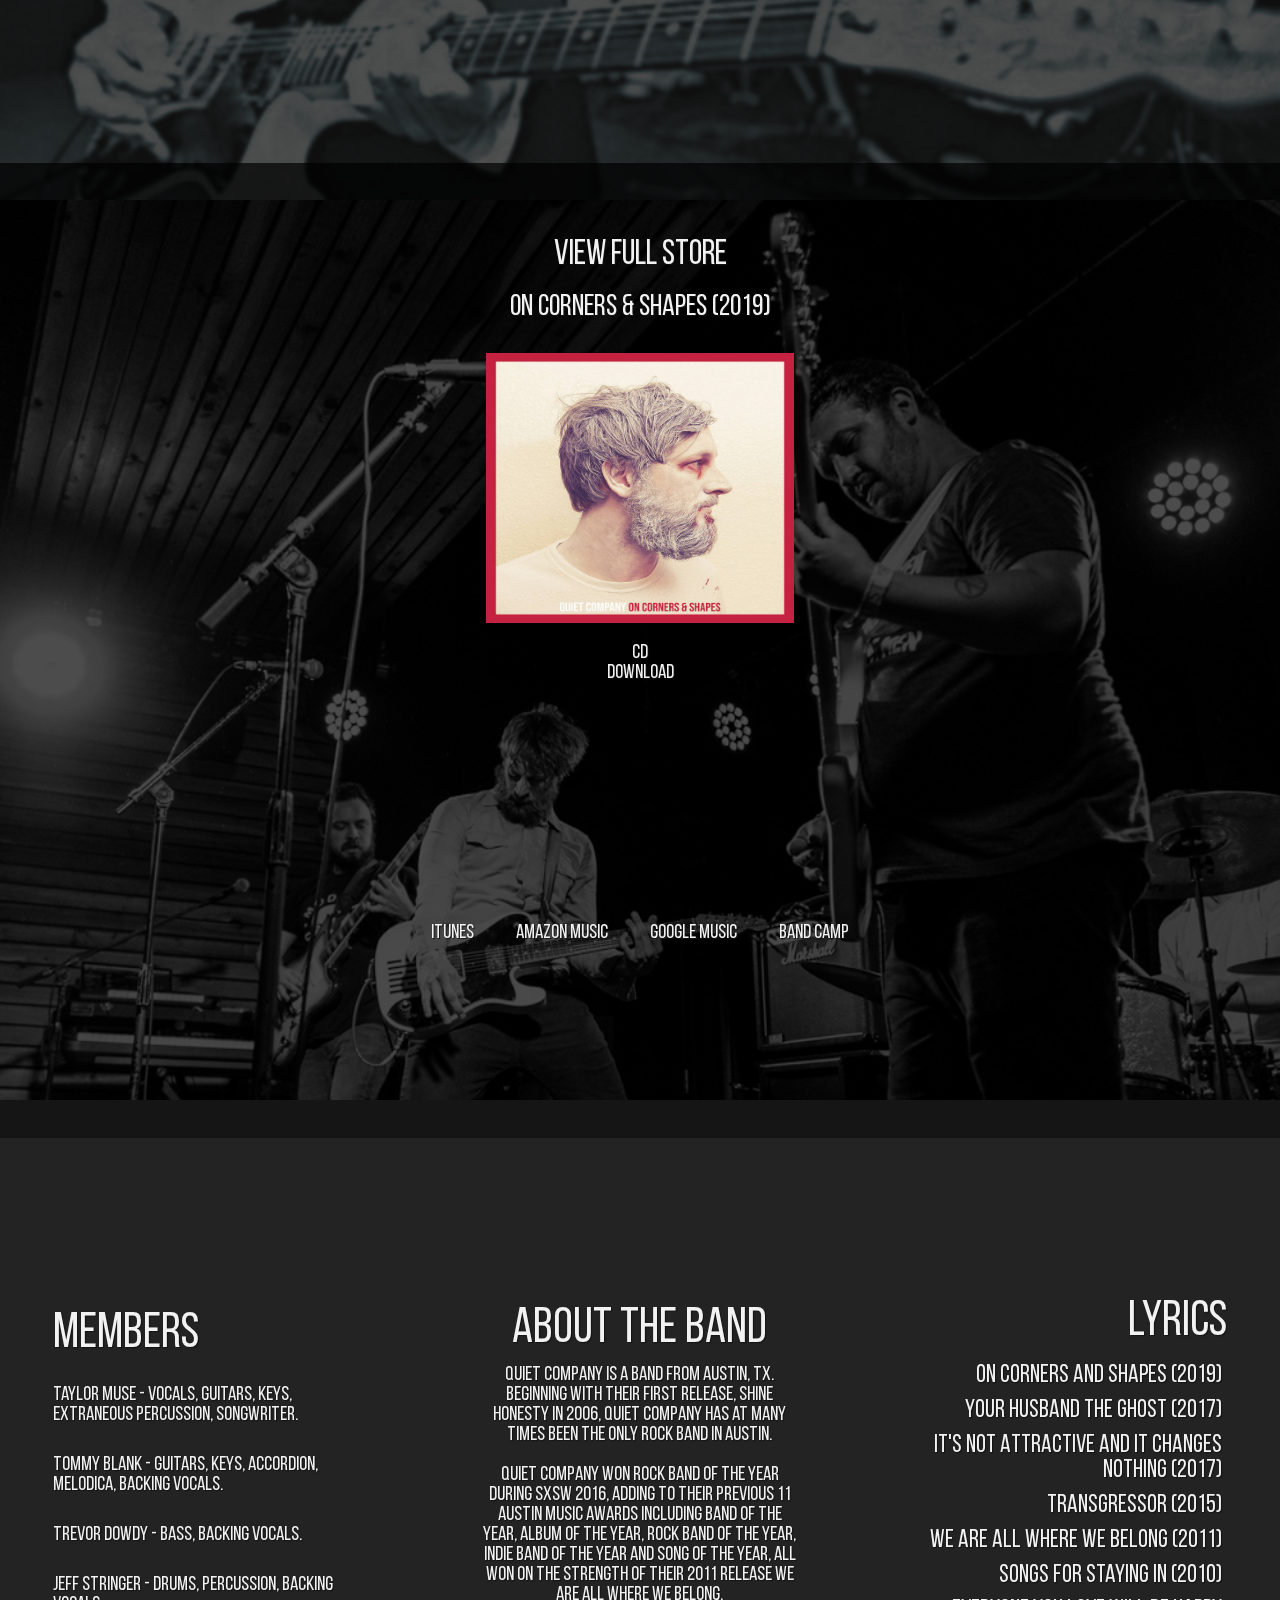
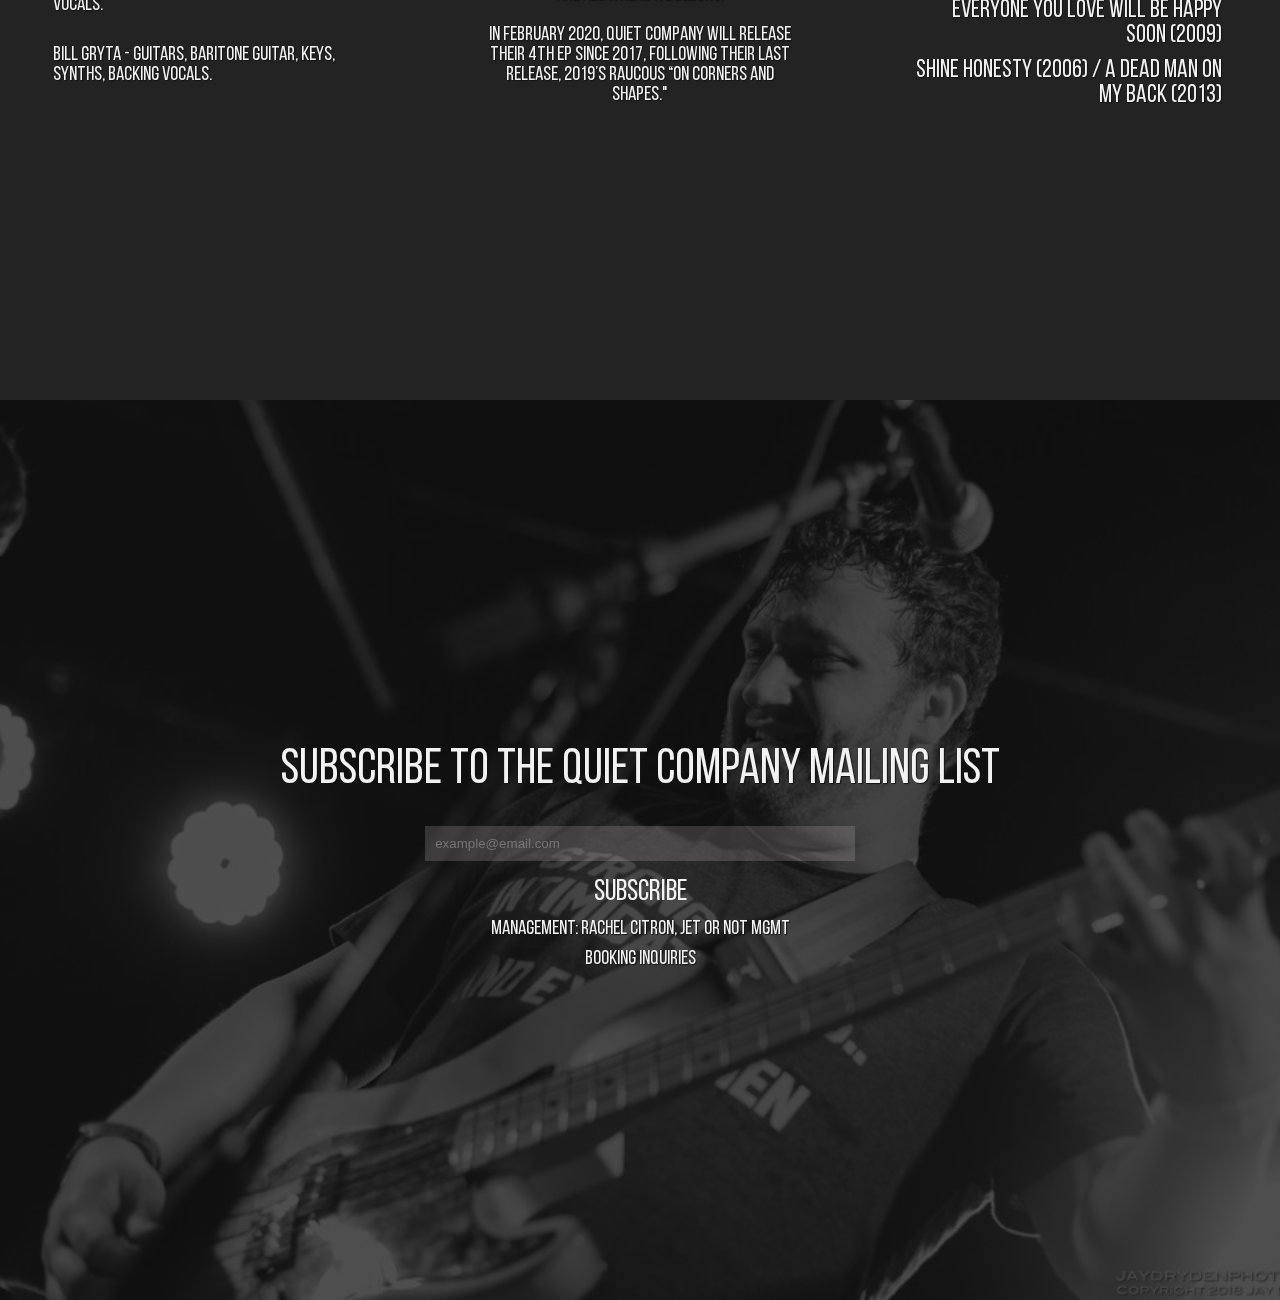
==== commit fe4ddddd: "new background" ====
--- a/index.html
+++ b/index.html
@@ -274,13 +274,11 @@
                                 Rock Band of the Year, Indie Band of the Year and Song of the Year, all won on
                                 the strength of their 2011 release We Are All Where We Belong.</p>
                             <br>
-                            <p>In January 2019, Quiet Company will release their 3rd EP since 2017, following up 2017’s
+                            <p>In February 2020, Quiet Company will release their 4th EP since 2017, following their
+                                last release, 2019’s
                                 raucous
-                                “Your Husband, the
-                                Ghost” with what originally was planned to be lead singer & songwriter Taylor Muse’s
-                                solo
-                                album:
-                                “On Corners & Shapes.”</p>
+                                “On Corners and Shapes."
+                            </p>
 
 
                         </p>
--- a/assets/css/main.css
+++ b/assets/css/main.css
@@ -1 +1 @@
-@import url("https://fonts.googleapis.com/css?family=Roboto+Slab:100,300,400,700");html,body,div,span,applet,object,iframe,h1,h2,h3,h4,h5,h6,p,blockquote,pre,a,abbr,acronym,address,big,cite,code,del,dfn,em,img,ins,kbd,q,s,samp,small,strike,strong,sub,sup,tt,var,b,u,i,center,dl,dt,dd,ol,ul,li,fieldset,form,label,legend,table,caption,tbody,tfoot,thead,tr,th,td,article,aside,canvas,details,embed,figure,figcaption,footer,header,hgroup,menu,nav,output,ruby,section,summary,time,mark,audio,video{margin:0;padding:0;border:0;font-size:100%;font:inherit;vertical-align:baseline}article,aside,details,figcaption,figure,footer,header,hgroup,menu,nav,section{display:block}html{font-size:62.5%}body{line-height:1;font-size:1.4rem}ol,ul{list-style:none}blockquote,q{quotes:none}blockquote:before,blockquote:after,q:before,q:after{content:"";content:none}table{border-collapse:collapse;border-spacing:0}#about{background:url("../images/tommy.JPG");background-size:cover;width:100%;font-size:2rem}.background-about{background:rgba(20,20,20,0.75);height:100%;width:100%}.about-flex{width:100%;height:90vh;margin:0 auto;display:flex;justify-content:center;flex-wrap:wrap;justify-content:space-around;align-items:center}.about-flex h2{font-size:5rem;padding-bottom:1rem}.about-flex a{font-size:2.5rem;color:#f2f2f2;text-decoration:none}.about-flex a:visited{color:#b4b4b4}.about-flex .members .member-ul li{padding:1.5rem;padding-left:0}.about-flex .about-band{text-align:center}.about-flex .lyrics h2{text-align:right}.about-flex .lyrics .lyric-list li{padding:0.5rem;text-align:right}.about-flex div{width:25%;padding:1rem;margin:1rem}@media only screen and (max-width: 1100px){#about{font-size:2rem}#about h2{font-size:4rem}}@media only screen and (max-width: 750px){#about{font-size:1.1rem}#about h2{font-size:2.3rem;padding-bottom:0.2rem}#about a{font-size:1.6rem}#about .about-flex{flex-wrap:wrap;height:90%;flex-direction:column}#about .about-flex div{height:20%;width:90%}#about .members{margin-top:10vh;margin-bottom:1vh}#about .members h2{margin:0 auto;text-align:center;width:90%}#about .members ul{width:90%;margin:0 auto}#about .members ul li{padding:0.5rem 0;text-align:left}#about .about-band{margin:auto;margin-bottom:5vh}#about .about-band h2{margin:0 auto;padding-bottom:1rem;width:80%}#about .about-band p{width:80%;margin:0;margin-left:5%;text-align:left}#about .lyrics{margin-top:9vh;width:80%}#about .lyrics h2{text-align:center}#about .lyrics a{font-size:1.2rem;color:#f2f2f2;text-decoration:none}#about .lyrics a:visited{color:#b4b4b4}#about .lyrics .lyric-list{width:90%;margin:0 auto;margin-top:5%;margin-bottom:20%}#about .lyrics .lyric-list li{padding:0.2rem;text-align:left}}#contact{background:url("../images/daddy.jpeg");background-size:cover}#contact h2{font-size:5rem;margin:2rem}#contact .button{font-size:3rem}#contact .contact-wrapper{width:80%;display:flex;justify-content:space-around;flex-direction:column;margin:0 auto;align-content:center}#contact .background{background:rgba(20,20,20,0.75);height:100%;width:100%}#contact .mc-field-group input{width:40%;padding:1rem;margin:1rem;border:none;background:rgba(209,200,200,0.2)}#contact .mc-field-group input:hover{background:#f2f2f2}#contact .contact-emails{display:block}#contact .contact-emails a{color:#f2f2f2;text-decoration:none;padding:5px;line-height:3rem;font-size:2rem}#contact .contact-emails a:hover{color:#b4b4b4}#contact #mc_embed_signup{margin:0 auto;text-align:center;width:80%;padding:1rem}#contact #mc-embedded-subscribe{background:none;border:none;cursor:pointer;color:#f2f2f2;font-family:"BebasNeue";margin:0.5rem}#contact .photo-credits{font-size:.5rem;margin:0 auto;padding:0;margin-top:20rem;width:20%;text-align:center}@media only screen and (max-width: 750px){#contact h2{font-size:3rem}#contact .mc-field-group input{width:40%;padding:1rem;margin:0.2rem;border:none;background:rgba(209,200,200,0.2)}#contact .mc-field-group input:hover{background:#f2f2f2}#contact .mc-field-group input:active{background:#f2f2f2}#contact .contact-wrapper{width:100%;display:flex;justify-content:space-around;flex-direction:column;margin:0 auto;align-content:center}#contact #mc_embed_signup{margin:0 auto;text-align:center;width:80%;padding:1rem}#contact #mce-EMAIL{width:80%;padding:0.5rem;border:none;background:rgba(200,200,200,0.9)}#contact #mc-embedded-subscribe{background:none;border:none;cursor:pointer;color:#f2f2f2;font-family:"BebasNeue";margin:0.5rem;font-size:2rem}#contact .contact-emails{display:block;margin-top:3rem}#contact .contact-emails a{color:#f2f2f2;text-decoration:none;padding:5px;line-height:3rem;font-size:2rem}#contact .contact-emails a:hover{color:#b4b4b4}#contact .photo-credits{font-size:.5rem;margin:0 auto;padding:0;margin-top:2rem;width:20%;text-align:center}}@font-face{font-family:"BebasNeue";src:url("../fonts/BebasNeueRegular.woff2") format("woff2"),url("../fonts/BebasNeueRegular.woff") format("woff"),url("../fonts/BebasNeueRegular.ttf") format("truetype");font-weight:normal;font-style:normal}@font-face{font-family:"BebasNeueBold";src:url("../fonts/BebasNeueBold.woff2") format("woff2"),url("../fonts/BebasNeueBold.woff") format("woff"),url("../fonts/BebasNeueBold.ttf") format("truetype");font-weight:bold;font-style:normal}@font-face{font-family:"Brandon Grotesque";src:url("../fonts/BrandonGrotesque-Regular.woff2") format("woff2"),url("../fonts/BrandonGrotesque-Regular.woff") format("woff"),url("../fonts/BrandonGrotesque-Regular.ttf") format("truetype");font-weight:normal;font-style:normal}@font-face{font-family:"Brandon Grotesque Bold";src:url("../fonts/BrandonGrotesque-Bold.woff2") format("woff2"),url("../fonts/BrandonGrotesque-Bold.woff") format("woff"),url("../fonts/BrandonGrotesque-Bold.ttf") format("truetype");font-weight:bold;font-style:normal}@font-face{font-family:"Brandon Grotesque Bold";src:url("../fonts/BrandonGrotesque-Light.woff2") format("woff2"),url("../fonts/BrandonGrotesque-Light.woff") format("woff"),url("../fonts/BrandonGrotesque-Light.ttf") format("truetype");font-weight:lighter;font-style:normal}#footer{position:fixed;height:60px;display:block;width:100%;background:rgba(0,0,0,0);z-index:1;text-align:center;color:red;padding:20px 0 0 0;bottom:0px}.social-icons{text-align:center;font-size:1rem}.social-icons li{display:inline;padding:1rem}.social-icons a{color:#f2f2f2}.social-icons a:visited{color:#b4b4b4}#header{position:fixed;height:50px;width:100%;max-width:100%;margin:0;background:rgba(0,0,0,0);z-index:1;text-align:center;color:#f2f2f2;padding-top:1.5rem}#header h1{font-size:2rem}#header .menu{text-align:left;text-decoration:none;max-width:80%;margin-left:5%}#header .menu ul{color:#f2f2f2;text-decoration:none}#header .menu li{display:inline;text-decoration:none;color:#f2f2f2;padding:1rem;padding-right:0}#header .menu li a{color:#f2f2f2;text-decoration:none}@media only screen and (max-width: 700px){#header{max-width:75%;margin-left:12.5%}#header .menu{text-align:center;margin:0 auto;width:100%;padding:0}#header .menu a{color:red}#header .menu li{padding:1rem}}@media only screen and (max-width: 350px){#header .menu{margin:0;padding:0;padding-left:12%}#header .menu li{padding:0.5rem}}#landing{background:url("../images/bathroom_desktop.png");color:#ff6b6b;background-size:cover;background-position:center;background-repeat:no-repeat;backdrop-filter:blur(6px) contrast(0.8);padding:2rem;display:flex;justify-content:space-between;flex-wrap:wrap}#landing .landing-tickets{color:#ff6b6b;text-decoration:none;hover:gray}#landing .landing-list{color:#c52241;display:block;width:100%;flex:1;margin-bottom:4rem;text-align:center}#landing .landing-list li{display:inline;font-size:3rem;padding:1.6rem}#landing .landing-list li a{cursor:pointer;color:#c52241}#landing .landing-list li a:hover{color:#f2f2f2}#landing .presents{width:100%;height:30%;text-align:center}#landing .presents .band-name{font-size:9rem;text-shadow:4px 4px black}#landing .presents .performs{font-size:2rem;margin-bottom:0.8rem}#landing .presents .album-title{font-size:3rem}#landing .presents .show-date{font-size:4rem;margin-top:1rem}@media only screen and (max-width: 1024px){#landing .presents .landing-list{width:100%;color:rgba(242,242,242,0.5);text-align:center}#landing .presents .landing-list li{display:inline;font-size:3rem;padding:1.2rem}}@media only screen and (max-width: 750px){#landing{background:url("../images/bathroom_mob.png");background-size:cover;background-position:center;background-repeat:no-repeat;backdrop-filter:blur(6px) contrast(0.8);padding:2rem;display:flex;justify-content:space-between;flex-wrap:wrap}#landing .spacer{height:5%;width:50%;flex:1}#landing .landing-list{color:rgba(242,242,242,0.5);display:block;width:100%;flex:4;margin-bottom:2rem;text-align:center}#landing .landing-list li{display:inline;font-size:2rem;padding:1.6rem}#landing .landing-list li a{cursor:pointer;color:rgba(242,242,242,0.5)}#landing .landing-list li a:hover{color:#f2f2f2}#landing .presents{width:100%;text-align:center}#landing .presents .band-name{font-size:6rem}#landing .presents .performs{font-size:2rem}#landing .presents .album-title{margin-top:-4rem;font-size:4rem}#landing .presents .show-date{font-size:3rem}}.lyrics-page{background:#05050a}.lyrics-page .album-title{font-size:3rem;margin-bottom:2rem;padding:1rem}.lyrics-page .song-title{font-size:2.5rem;margin-bottom:1.5rem;margin-top:1rem;margin-left:.5rem;padding:1.25rem}.lyrics-page .song-lyrics{color:#f2f2f2;font-size:1.5rem;margin-left:2rem;margin-bottom:.2rem;padding:1rem;font-family:'Montserrat', sans-serif;width:60%;line-height:2rem}@media only screen and (max-width: 750px){.album-title{text-align:center;padding-top:5rem;padding-bottom:0}.song-title{text-align:center}}.player{font-size:4rem;cursor:pointer;color:#f2f2f2}@media only screen and (max-width: 1100px){.player{font-size:3.5rem}}#shows{background:url("../images/taylorstage2.png");background-size:cover;background-repeat:repeat;width:100%;overflow-wrap:break-word !important;font-size:2.5vh}#shows .background{background:rgba(20,20,20,0.75);height:100%;width:100%}#shows h2{margin:0 auto;padding-top:75px;font-size:6vh;text-align:center;width:100%}#shows #events-div{display:flex;flex-direction:column}#shows #events-div span{padding:15px}#shows #events-div ul{width:60%;margin:0 auto;margin-top:5%}#shows .event-li{display:flex;justify-content:center;flex-direction:row;align-content:center;white-space:pre}#shows .event-name{color:#feffd4;font-size:2.5vh}#shows .event-location{font-size:2rem}#shows .event-uri,#shows .event-fb{font-size:2vh}#shows .event-uri a,#shows .event-fb a{color:#fff7b0e8}#shows .event-uri a:visited,#shows .event-fb a:visited{color:#d3cb5e}#shows .spacer{padding:0 9px}@media only screen and (max-width: 700px){#shows{margin-bottom:0;font-size:3vh}#shows h2{font-size:6vh}#shows #events-div{padding:0;max-width:100%;display:flex;flex-direction:column;margin-top:20vh}#shows #events-div span{padding:5px}#shows #events-div .event-name{color:#feffd4;font-size:1.8vh}#shows #events-div .event-start{font-size:1.8rem}#shows #events-div .event-location{font-size:1.2rem}#shows #events-div .event-uri{font-size:1.5vh}#shows #events-div .event-fb{font-size:1.8vh}#shows #events-div #event-list{width:90%;height:90%;margin:0 auto;overflow-wrap:normal}#shows #events-div .spacer{padding:0 1px}#shows #events-div .event-li{display:flex;justify-content:space-between;flex-wrap:wrap;flex-direction:row;align-content:center;max-width:100%;width:100%;text-align:left}}@media only screen and (max-width: 350px){#shows{margin-bottom:-2rem;font-size:1.5rem}#shows h2{font-size:4rem}#shows #events-div{padding:0;max-width:100%;display:flex;flex-direction:column;margin-top:15vh}#shows #events-div span{padding:3px}#shows #events-div .event-start{font-size:2vh}#shows #events-div .event-location{font-size:2vh}#shows #events-div .event-name{font-size:2vh}#shows #events-div #event-list{width:90%;height:90%;margin:0 auto;overflow-wrap:normal}#shows #events-div .spacer{padding:0 20px}#shows #events-div .event-li{display:flex;justify-content:space-between;flex-wrap:wrap;flex-direction:row;align-content:center;max-width:100%;width:100%;text-align:left}}#store{background:url("../images/trevdaddy.jpg");background-size:cover}#store .full-store-anchor{width:100%;text-align:center;margin:0 auto;color:#f2f2f2;text-decoration:none;font-size:3.5rem}#store .filter-list{margin:0 auto;text-align:center}#store .filter-list li{display:inline;margin:0 auto;padding:0 2rem}#store .filter-list li span{cursor:pointer;margin:1rem}#store .external-store-links{text-align:center;margin-bottom:2rem}#store .external-store-links li{display:inline}#store .external-store-links li a{color:#f2f2f2;text-decoration:none;padding:2rem;font-size:2rem}#store h2{margin:0 auto;font-size:7rem;text-align:center;margin-bottom:1rem}#store .wrapper{padding-top:75px;width:100%;height:100%;background:rgba(0,0,0,0.7)}#store .store-carousel{width:80%;height:70%;margin:0 auto;margin-top:2rem}#store .store-carousel .store-link{color:#f2f2f2;text-align:center;font-size:2rem;text-decoration:none;padding:1rem;margin:1rem}#store .store-carousel .store-item{width:30%;height:50vh;text-align:center}#store .store-carousel .store-item h3{font-size:3rem;text-align:center;margin-bottom:10px}#store .store-carousel .store-item img{width:60%;height:60%;margin:0 auto;padding:2rem}@media only screen and (max-width: 700px){#store{background:url("../images/trevdaddy.jpg");background-size:cover}#store .filter-list{margin:0 auto;text-align:center}#store .filter-list li{display:inline;margin:0 auto;padding:0 2rem}#store .filter-list li span{cursor:pointer;margin:1rem}#store .external-store-links{text-align:center;margin-bottom:2rem}#store .external-store-links li{display:inline}#store .external-store-links li a{color:#f2f2f2;text-decoration:none;padding:1rem;font-size:1.5rem}#store h2{margin:0 auto;font-size:4rem;text-align:center;margin-bottom:1rem}#store .wrapper{padding-top:75px;width:100%;height:100%;background:rgba(0,0,0,0.7)}#store .store-carousel{width:80%;height:70%;margin:0 auto;margin-top:2rem}#store .store-carousel .store-link{color:#f2f2f2;text-align:center;font-size:1.5rem;text-decoration:none;padding:1rem;margin:1rem}#store .store-carousel .store-item{width:30%;height:50vh;text-align:center}#store .store-carousel .store-item h3{font-size:2rem;text-align:center;margin-bottom:10px}#store .store-carousel .store-item img{width:60%;height:60%;margin:0 auto;padding:2rem}}html{max-width:100%;width:100%;text-shadow:1px 1px 1px #141414}body{background:rgba(20,20,20,0.75);background-repeat:repeat;background-size:cover;font-family:"BebasNeue";color:#f2f2f2;width:100%;max-width:100%}
+@import url("https://fonts.googleapis.com/css?family=Roboto+Slab:100,300,400,700");html,body,div,span,applet,object,iframe,h1,h2,h3,h4,h5,h6,p,blockquote,pre,a,abbr,acronym,address,big,cite,code,del,dfn,em,img,ins,kbd,q,s,samp,small,strike,strong,sub,sup,tt,var,b,u,i,center,dl,dt,dd,ol,ul,li,fieldset,form,label,legend,table,caption,tbody,tfoot,thead,tr,th,td,article,aside,canvas,details,embed,figure,figcaption,footer,header,hgroup,menu,nav,output,ruby,section,summary,time,mark,audio,video{margin:0;padding:0;border:0;font-size:100%;font:inherit;vertical-align:baseline}article,aside,details,figcaption,figure,footer,header,hgroup,menu,nav,section{display:block}html{font-size:62.5%}body{line-height:1;font-size:1.4rem}ol,ul{list-style:none}blockquote,q{quotes:none}blockquote:before,blockquote:after,q:before,q:after{content:"";content:none}table{border-collapse:collapse;border-spacing:0}#about{background:url("../images/tommy.JPG");background-size:cover;width:100%;font-size:2rem}.background-about{background:rgba(20,20,20,0.75);height:100%;width:100%}.about-flex{width:100%;height:90vh;margin:0 auto;display:flex;justify-content:center;flex-wrap:wrap;justify-content:space-around;align-items:center}.about-flex h2{font-size:5rem;padding-bottom:1rem}.about-flex a{font-size:2.5rem;color:#f2f2f2;text-decoration:none}.about-flex a:visited{color:#b4b4b4}.about-flex .members .member-ul li{padding:1.5rem;padding-left:0}.about-flex .about-band{text-align:center}.about-flex .lyrics h2{text-align:right}.about-flex .lyrics .lyric-list li{padding:0.5rem;text-align:right}.about-flex div{width:25%;padding:1rem;margin:1rem}@media only screen and (max-width: 1100px){#about{font-size:2rem}#about h2{font-size:4rem}}@media only screen and (max-width: 750px){#about{font-size:1.1rem}#about h2{font-size:2.3rem;padding-bottom:0.2rem}#about a{font-size:1.6rem}#about .about-flex{flex-wrap:wrap;height:90%;flex-direction:column}#about .about-flex div{height:20%;width:90%}#about .members{margin-top:10vh;margin-bottom:1vh}#about .members h2{margin:0 auto;text-align:center;width:90%}#about .members ul{width:90%;margin:0 auto}#about .members ul li{padding:0.5rem 0;text-align:left}#about .about-band{margin:auto;margin-bottom:5vh}#about .about-band h2{margin:0 auto;padding-bottom:1rem;width:80%}#about .about-band p{width:80%;margin:0;margin-left:5%;text-align:left}#about .lyrics{margin-top:9vh;width:80%}#about .lyrics h2{text-align:center}#about .lyrics a{font-size:1.2rem;color:#f2f2f2;text-decoration:none}#about .lyrics a:visited{color:#b4b4b4}#about .lyrics .lyric-list{width:90%;margin:0 auto;margin-top:5%;margin-bottom:20%}#about .lyrics .lyric-list li{padding:0.2rem;text-align:left}}#contact{background:url("../images/daddy.jpeg");background-size:cover}#contact h2{font-size:5rem;margin:2rem}#contact .button{font-size:3rem}#contact .contact-wrapper{width:80%;display:flex;justify-content:space-around;flex-direction:column;margin:0 auto;align-content:center}#contact .background{background:rgba(20,20,20,0.75);height:100%;width:100%}#contact .mc-field-group input{width:40%;padding:1rem;margin:1rem;border:none;background:rgba(209,200,200,0.2)}#contact .mc-field-group input:hover{background:#f2f2f2}#contact .contact-emails{display:block}#contact .contact-emails a{color:#f2f2f2;text-decoration:none;padding:5px;line-height:3rem;font-size:2rem}#contact .contact-emails a:hover{color:#b4b4b4}#contact #mc_embed_signup{margin:0 auto;text-align:center;width:80%;padding:1rem}#contact #mc-embedded-subscribe{background:none;border:none;cursor:pointer;color:#f2f2f2;font-family:"BebasNeue";margin:0.5rem}#contact .photo-credits{font-size:.5rem;margin:0 auto;padding:0;margin-top:20rem;width:20%;text-align:center}@media only screen and (max-width: 750px){#contact h2{font-size:3rem}#contact .mc-field-group input{width:40%;padding:1rem;margin:0.2rem;border:none;background:rgba(209,200,200,0.2)}#contact .mc-field-group input:hover{background:#f2f2f2}#contact .mc-field-group input:active{background:#f2f2f2}#contact .contact-wrapper{width:100%;display:flex;justify-content:space-around;flex-direction:column;margin:0 auto;align-content:center}#contact #mc_embed_signup{margin:0 auto;text-align:center;width:80%;padding:1rem}#contact #mce-EMAIL{width:80%;padding:0.5rem;border:none;background:rgba(200,200,200,0.9)}#contact #mc-embedded-subscribe{background:none;border:none;cursor:pointer;color:#f2f2f2;font-family:"BebasNeue";margin:0.5rem;font-size:2rem}#contact .contact-emails{display:block;margin-top:3rem}#contact .contact-emails a{color:#f2f2f2;text-decoration:none;padding:5px;line-height:3rem;font-size:2rem}#contact .contact-emails a:hover{color:#b4b4b4}#contact .photo-credits{font-size:.5rem;margin:0 auto;padding:0;margin-top:2rem;width:20%;text-align:center}}@font-face{font-family:"BebasNeue";src:url("../fonts/BebasNeueRegular.woff2") format("woff2"),url("../fonts/BebasNeueRegular.woff") format("woff"),url("../fonts/BebasNeueRegular.ttf") format("truetype");font-weight:normal;font-style:normal}@font-face{font-family:"BebasNeueBold";src:url("../fonts/BebasNeueBold.woff2") format("woff2"),url("../fonts/BebasNeueBold.woff") format("woff"),url("../fonts/BebasNeueBold.ttf") format("truetype");font-weight:bold;font-style:normal}@font-face{font-family:"Brandon Grotesque";src:url("../fonts/BrandonGrotesque-Regular.woff2") format("woff2"),url("../fonts/BrandonGrotesque-Regular.woff") format("woff"),url("../fonts/BrandonGrotesque-Regular.ttf") format("truetype");font-weight:normal;font-style:normal}@font-face{font-family:"Brandon Grotesque Bold";src:url("../fonts/BrandonGrotesque-Bold.woff2") format("woff2"),url("../fonts/BrandonGrotesque-Bold.woff") format("woff"),url("../fonts/BrandonGrotesque-Bold.ttf") format("truetype");font-weight:bold;font-style:normal}@font-face{font-family:"Brandon Grotesque Bold";src:url("../fonts/BrandonGrotesque-Light.woff2") format("woff2"),url("../fonts/BrandonGrotesque-Light.woff") format("woff"),url("../fonts/BrandonGrotesque-Light.ttf") format("truetype");font-weight:lighter;font-style:normal}#footer{position:fixed;height:60px;display:block;width:100%;background:rgba(0,0,0,0);z-index:1;text-align:center;color:red;padding:20px 0 0 0;bottom:0px}.social-icons{text-align:center;font-size:1rem}.social-icons li{display:inline;padding:1rem}.social-icons a{color:#f2f2f2}.social-icons a:visited{color:#b4b4b4}#header{position:fixed;height:50px;width:100%;max-width:100%;margin:0;background:rgba(0,0,0,0);z-index:1;text-align:center;color:#f2f2f2;padding-top:1.5rem}#header h1{font-size:2rem}#header .menu{text-align:left;text-decoration:none;max-width:80%;margin-left:5%}#header .menu ul{color:#f2f2f2;text-decoration:none}#header .menu li{display:inline;text-decoration:none;color:#f2f2f2;padding:1rem;padding-right:0}#header .menu li a{color:#f2f2f2;text-decoration:none}@media only screen and (max-width: 700px){#header{max-width:75%;margin-left:12.5%}#header .menu{text-align:center;margin:0 auto;width:100%;padding:0}#header .menu a{color:red}#header .menu li{padding:1rem}}@media only screen and (max-width: 350px){#header .menu{margin:0;padding:0;padding-left:12%}#header .menu li{padding:0.5rem}}#landing{background:url("../images/2020backgroundweird.jpg");color:#f6ffe6;background-size:cover;background-position:center;background-repeat:no-repeat;backdrop-filter:blur(6px) contrast(7);padding:2rem;display:flex;justify-content:space-between;flex-wrap:wrap}#landing .landing-tickets{color:#ff6b6b;text-decoration:none;hover:gray}#landing .landing-list{color:#c52241;display:block;width:100%;flex:1;margin-bottom:4rem;text-align:center}#landing .landing-list li{display:inline;font-size:3rem;padding:1.6rem}#landing .landing-list li a{cursor:pointer;color:#c52241}#landing .landing-list li a:hover{color:#f2f2f2}#landing .presents{width:100%;height:30%;text-align:center}#landing .presents .band-name{font-size:9rem;text-shadow:4px 4px black}#landing .presents .performs{font-size:2rem;margin-bottom:0.8rem}#landing .presents .album-title{font-size:3rem}#landing .presents .show-date{font-size:4rem;margin-top:1rem}@media only screen and (max-width: 1024px){#landing .presents .landing-list{width:100%;color:rgba(242,242,242,0.5);text-align:center}#landing .presents .landing-list li{display:inline;font-size:3rem;padding:1.2rem}}@media only screen and (max-width: 750px){#landing{background:url("../images/bathroom_mob.png");background-size:cover;background-position:center;background-repeat:no-repeat;backdrop-filter:blur(6px) contrast(0.8);padding:2rem;display:flex;justify-content:space-between;flex-wrap:wrap}#landing .spacer{height:5%;width:50%;flex:1}#landing .landing-list{color:rgba(242,242,242,0.5);display:block;width:100%;flex:4;margin-bottom:2rem;text-align:center}#landing .landing-list li{display:inline;font-size:2rem;padding:1.6rem}#landing .landing-list li a{cursor:pointer;color:rgba(242,242,242,0.5)}#landing .landing-list li a:hover{color:#f2f2f2}#landing .presents{width:100%;text-align:center}#landing .presents .band-name{font-size:6rem}#landing .presents .performs{font-size:2rem}#landing .presents .album-title{margin-top:-4rem;font-size:4rem}#landing .presents .show-date{font-size:3rem}}.lyrics-page{background:#05050a}.lyrics-page .album-title{font-size:3rem;margin-bottom:2rem;padding:1rem}.lyrics-page .song-title{font-size:2.5rem;margin-bottom:1.5rem;margin-top:1rem;margin-left:.5rem;padding:1.25rem}.lyrics-page .song-lyrics{color:#f2f2f2;font-size:1.5rem;margin-left:2rem;margin-bottom:.2rem;padding:1rem;font-family:'Montserrat', sans-serif;width:60%;line-height:2rem}@media only screen and (max-width: 750px){.album-title{text-align:center;padding-top:5rem;padding-bottom:0}.song-title{text-align:center}}.player{font-size:4rem;cursor:pointer;color:#f2f2f2}@media only screen and (max-width: 1100px){.player{font-size:3.5rem}}#shows{background:url("../images/taylorstage2.png");background-size:cover;background-repeat:repeat;width:100%;overflow-wrap:break-word !important;font-size:2.5vh}#shows .background{background:rgba(20,20,20,0.75);height:100%;width:100%}#shows h2{margin:0 auto;padding-top:75px;font-size:6vh;text-align:center;width:100%}#shows #events-div{display:flex;flex-direction:column}#shows #events-div span{padding:15px}#shows #events-div ul{width:60%;margin:0 auto;margin-top:5%}#shows .event-li{display:flex;justify-content:center;flex-direction:row;align-content:center;white-space:pre}#shows .event-name{color:#feffd4;font-size:2.5vh}#shows .event-location{font-size:2rem}#shows .event-uri,#shows .event-fb{font-size:2vh}#shows .event-uri a,#shows .event-fb a{color:#fff7b0e8}#shows .event-uri a:visited,#shows .event-fb a:visited{color:#d3cb5e}#shows .spacer{padding:0 9px}@media only screen and (max-width: 700px){#shows{margin-bottom:0;font-size:3vh}#shows h2{font-size:6vh}#shows #events-div{padding:0;max-width:100%;display:flex;flex-direction:column;margin-top:20vh}#shows #events-div span{padding:5px}#shows #events-div .event-name{color:#feffd4;font-size:1.8vh}#shows #events-div .event-start{font-size:1.8rem}#shows #events-div .event-location{font-size:1.2rem}#shows #events-div .event-uri{font-size:1.5vh}#shows #events-div .event-fb{font-size:1.8vh}#shows #events-div #event-list{width:90%;height:90%;margin:0 auto;overflow-wrap:normal}#shows #events-div .spacer{padding:0 1px}#shows #events-div .event-li{display:flex;justify-content:space-between;flex-wrap:wrap;flex-direction:row;align-content:center;max-width:100%;width:100%;text-align:left}}@media only screen and (max-width: 350px){#shows{margin-bottom:-2rem;font-size:1.5rem}#shows h2{font-size:4rem}#shows #events-div{padding:0;max-width:100%;display:flex;flex-direction:column;margin-top:15vh}#shows #events-div span{padding:3px}#shows #events-div .event-start{font-size:2vh}#shows #events-div .event-location{font-size:2vh}#shows #events-div .event-name{font-size:2vh}#shows #events-div #event-list{width:90%;height:90%;margin:0 auto;overflow-wrap:normal}#shows #events-div .spacer{padding:0 20px}#shows #events-div .event-li{display:flex;justify-content:space-between;flex-wrap:wrap;flex-direction:row;align-content:center;max-width:100%;width:100%;text-align:left}}#store{background:url("../images/trevdaddy.jpg");background-size:cover}#store .full-store-anchor{width:100%;text-align:center;margin:0 auto;color:#f2f2f2;text-decoration:none;font-size:3.5rem}#store .filter-list{margin:0 auto;text-align:center}#store .filter-list li{display:inline;margin:0 auto;padding:0 2rem}#store .filter-list li span{cursor:pointer;margin:1rem}#store .external-store-links{text-align:center;margin-bottom:2rem}#store .external-store-links li{display:inline}#store .external-store-links li a{color:#f2f2f2;text-decoration:none;padding:2rem;font-size:2rem}#store h2{margin:0 auto;font-size:7rem;text-align:center;margin-bottom:1rem}#store .wrapper{padding-top:75px;width:100%;height:100%;background:rgba(0,0,0,0.7)}#store .store-carousel{width:80%;height:70%;margin:0 auto;margin-top:2rem}#store .store-carousel .store-link{color:#f2f2f2;text-align:center;font-size:2rem;text-decoration:none;padding:1rem;margin:1rem}#store .store-carousel .store-item{width:30%;height:50vh;text-align:center}#store .store-carousel .store-item h3{font-size:3rem;text-align:center;margin-bottom:10px}#store .store-carousel .store-item img{width:60%;height:60%;margin:0 auto;padding:2rem}@media only screen and (max-width: 700px){#store{background:url("../images/trevdaddy.jpg");background-size:cover}#store .filter-list{margin:0 auto;text-align:center}#store .filter-list li{display:inline;margin:0 auto;padding:0 2rem}#store .filter-list li span{cursor:pointer;margin:1rem}#store .external-store-links{text-align:center;margin-bottom:2rem}#store .external-store-links li{display:inline}#store .external-store-links li a{color:#f2f2f2;text-decoration:none;padding:1rem;font-size:1.5rem}#store h2{margin:0 auto;font-size:4rem;text-align:center;margin-bottom:1rem}#store .wrapper{padding-top:75px;width:100%;height:100%;background:rgba(0,0,0,0.7)}#store .store-carousel{width:80%;height:70%;margin:0 auto;margin-top:2rem}#store .store-carousel .store-link{color:#f2f2f2;text-align:center;font-size:1.5rem;text-decoration:none;padding:1rem;margin:1rem}#store .store-carousel .store-item{width:30%;height:50vh;text-align:center}#store .store-carousel .store-item h3{font-size:2rem;text-align:center;margin-bottom:10px}#store .store-carousel .store-item img{width:60%;height:60%;margin:0 auto;padding:2rem}}html{max-width:100%;width:100%;text-shadow:1px 1px 1px #141414}body{background:rgba(20,20,20,0.75);background-repeat:repeat;background-size:cover;font-family:"BebasNeue";color:#f2f2f2;width:100%;max-width:100%}
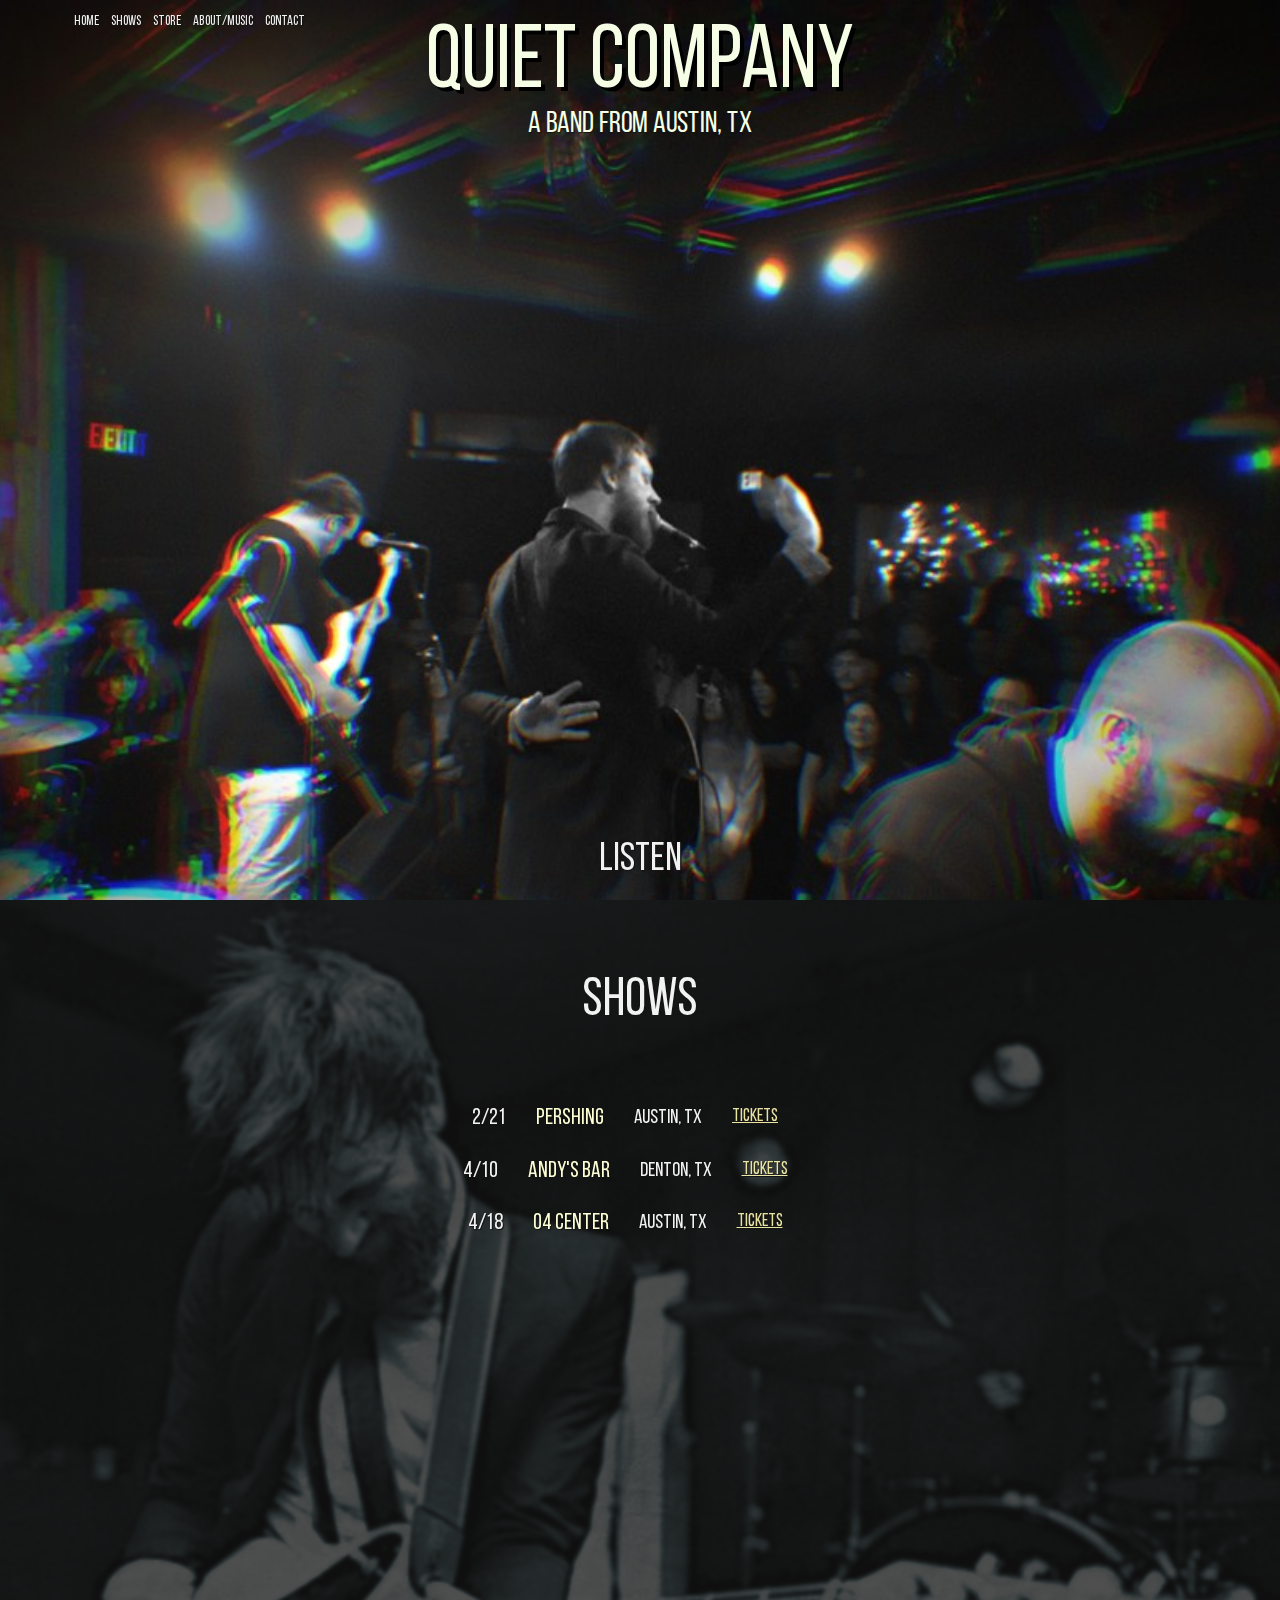
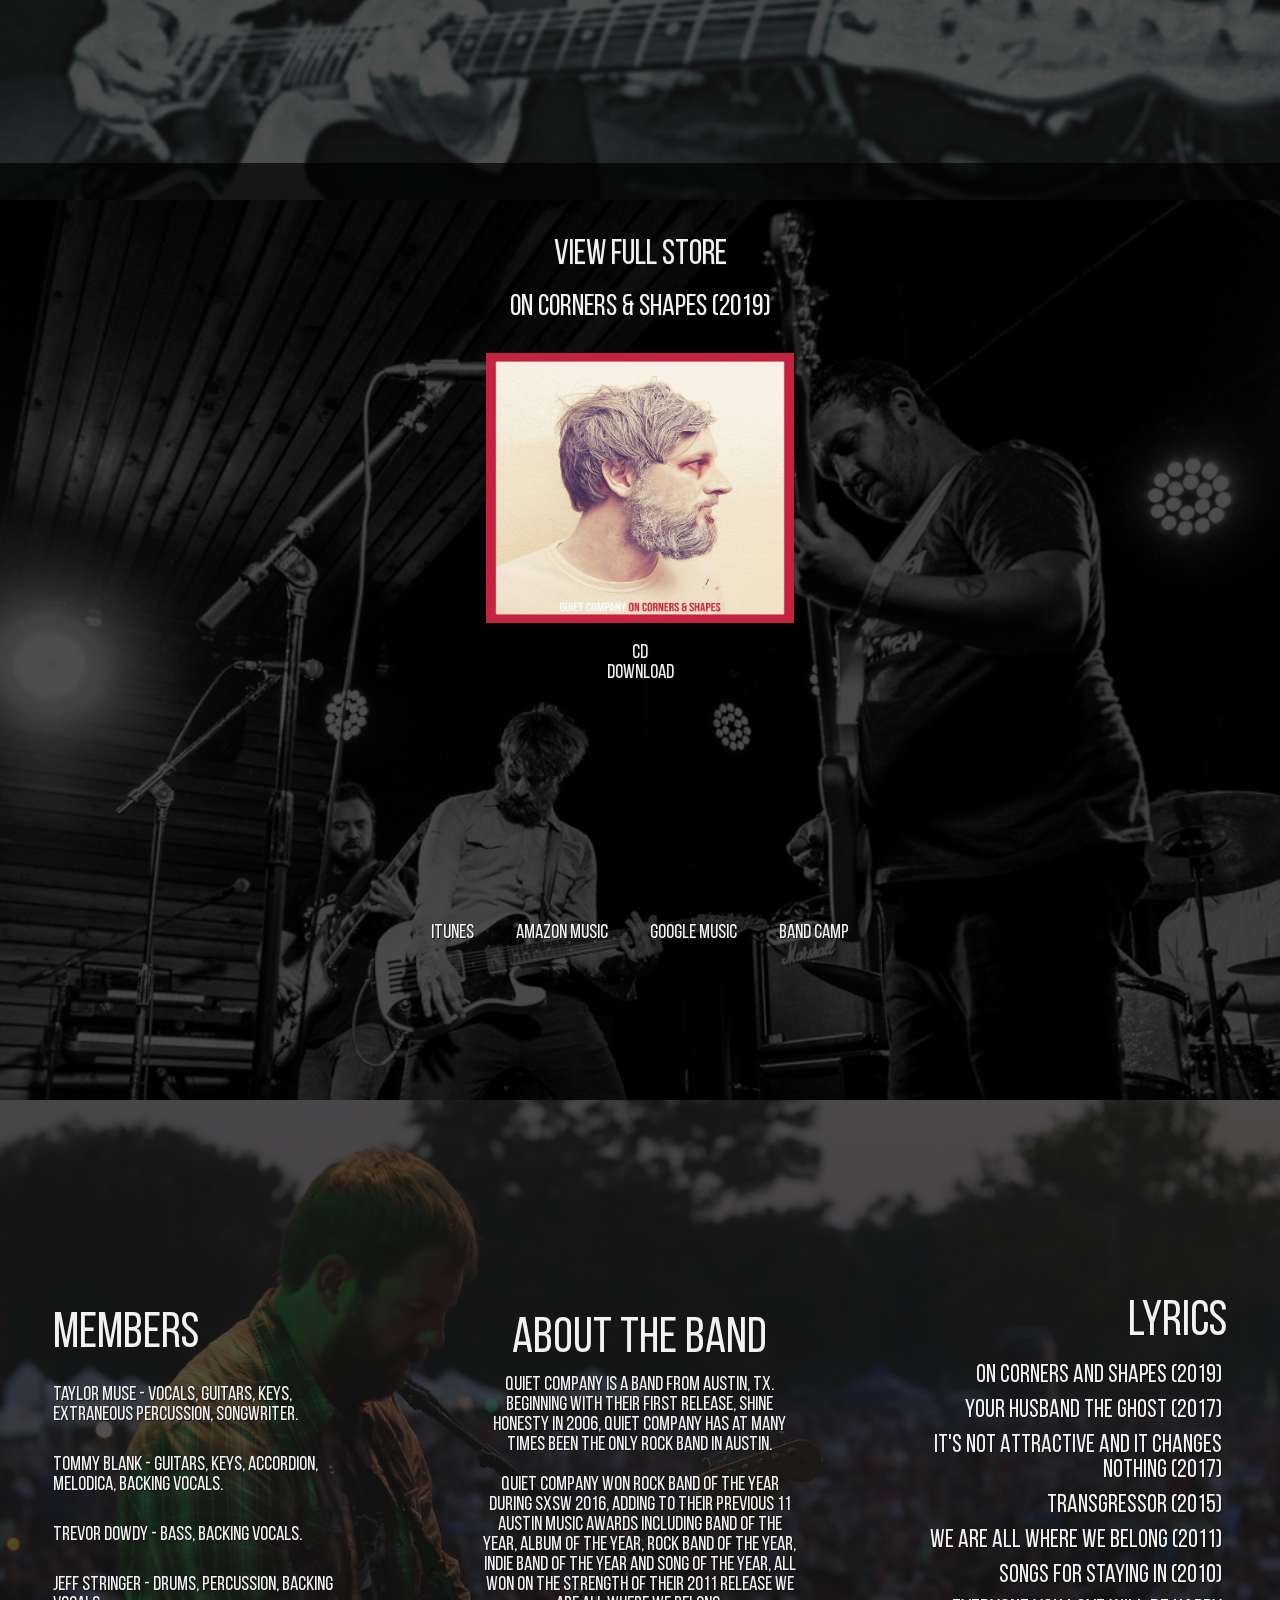
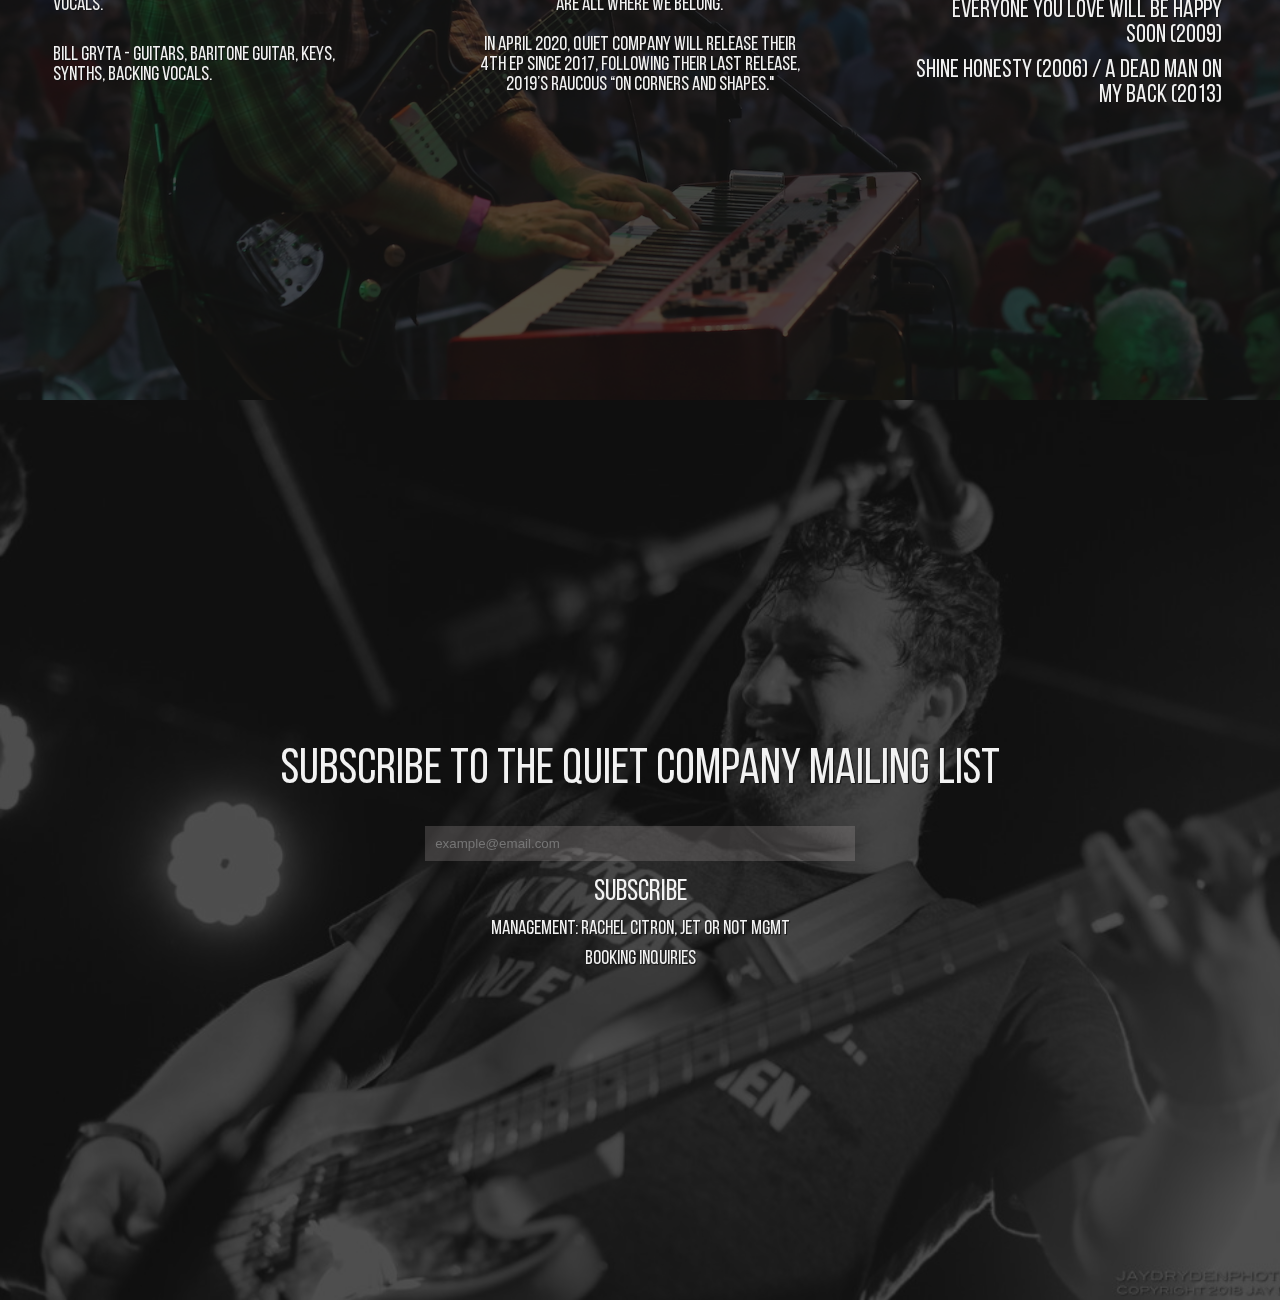
==== commit 95357bdb: "shows and april 2020" ====
--- a/index.html
+++ b/index.html
@@ -274,7 +274,7 @@
                                 Rock Band of the Year, Indie Band of the Year and Song of the Year, all won on
                                 the strength of their 2011 release We Are All Where We Belong.</p>
                             <br>
-                            <p>In February 2020, Quiet Company will release their 4th EP since 2017, following their
+                            <p>In April 2020, Quiet Company will release their 4th EP since 2017, following their
                                 last release, 2019’s
                                 raucous
                                 “On Corners and Shapes."
--- a/assets/css/main.css
+++ b/assets/css/main.css
@@ -1 +1 @@
-@import url("https://fonts.googleapis.com/css?family=Roboto+Slab:100,300,400,700");html,body,div,span,applet,object,iframe,h1,h2,h3,h4,h5,h6,p,blockquote,pre,a,abbr,acronym,address,big,cite,code,del,dfn,em,img,ins,kbd,q,s,samp,small,strike,strong,sub,sup,tt,var,b,u,i,center,dl,dt,dd,ol,ul,li,fieldset,form,label,legend,table,caption,tbody,tfoot,thead,tr,th,td,article,aside,canvas,details,embed,figure,figcaption,footer,header,hgroup,menu,nav,output,ruby,section,summary,time,mark,audio,video{margin:0;padding:0;border:0;font-size:100%;font:inherit;vertical-align:baseline}article,aside,details,figcaption,figure,footer,header,hgroup,menu,nav,section{display:block}html{font-size:62.5%}body{line-height:1;font-size:1.4rem}ol,ul{list-style:none}blockquote,q{quotes:none}blockquote:before,blockquote:after,q:before,q:after{content:"";content:none}table{border-collapse:collapse;border-spacing:0}#about{background:url("../images/tommy.JPG");background-size:cover;width:100%;font-size:2rem}.background-about{background:rgba(20,20,20,0.75);height:100%;width:100%}.about-flex{width:100%;height:90vh;margin:0 auto;display:flex;justify-content:center;flex-wrap:wrap;justify-content:space-around;align-items:center}.about-flex h2{font-size:5rem;padding-bottom:1rem}.about-flex a{font-size:2.5rem;color:#f2f2f2;text-decoration:none}.about-flex a:visited{color:#b4b4b4}.about-flex .members .member-ul li{padding:1.5rem;padding-left:0}.about-flex .about-band{text-align:center}.about-flex .lyrics h2{text-align:right}.about-flex .lyrics .lyric-list li{padding:0.5rem;text-align:right}.about-flex div{width:25%;padding:1rem;margin:1rem}@media only screen and (max-width: 1100px){#about{font-size:2rem}#about h2{font-size:4rem}}@media only screen and (max-width: 750px){#about{font-size:1.1rem}#about h2{font-size:2.3rem;padding-bottom:0.2rem}#about a{font-size:1.6rem}#about .about-flex{flex-wrap:wrap;height:90%;flex-direction:column}#about .about-flex div{height:20%;width:90%}#about .members{margin-top:10vh;margin-bottom:1vh}#about .members h2{margin:0 auto;text-align:center;width:90%}#about .members ul{width:90%;margin:0 auto}#about .members ul li{padding:0.5rem 0;text-align:left}#about .about-band{margin:auto;margin-bottom:5vh}#about .about-band h2{margin:0 auto;padding-bottom:1rem;width:80%}#about .about-band p{width:80%;margin:0;margin-left:5%;text-align:left}#about .lyrics{margin-top:9vh;width:80%}#about .lyrics h2{text-align:center}#about .lyrics a{font-size:1.2rem;color:#f2f2f2;text-decoration:none}#about .lyrics a:visited{color:#b4b4b4}#about .lyrics .lyric-list{width:90%;margin:0 auto;margin-top:5%;margin-bottom:20%}#about .lyrics .lyric-list li{padding:0.2rem;text-align:left}}#contact{background:url("../images/daddy.jpeg");background-size:cover}#contact h2{font-size:5rem;margin:2rem}#contact .button{font-size:3rem}#contact .contact-wrapper{width:80%;display:flex;justify-content:space-around;flex-direction:column;margin:0 auto;align-content:center}#contact .background{background:rgba(20,20,20,0.75);height:100%;width:100%}#contact .mc-field-group input{width:40%;padding:1rem;margin:1rem;border:none;background:rgba(209,200,200,0.2)}#contact .mc-field-group input:hover{background:#f2f2f2}#contact .contact-emails{display:block}#contact .contact-emails a{color:#f2f2f2;text-decoration:none;padding:5px;line-height:3rem;font-size:2rem}#contact .contact-emails a:hover{color:#b4b4b4}#contact #mc_embed_signup{margin:0 auto;text-align:center;width:80%;padding:1rem}#contact #mc-embedded-subscribe{background:none;border:none;cursor:pointer;color:#f2f2f2;font-family:"BebasNeue";margin:0.5rem}#contact .photo-credits{font-size:.5rem;margin:0 auto;padding:0;margin-top:20rem;width:20%;text-align:center}@media only screen and (max-width: 750px){#contact h2{font-size:3rem}#contact .mc-field-group input{width:40%;padding:1rem;margin:0.2rem;border:none;background:rgba(209,200,200,0.2)}#contact .mc-field-group input:hover{background:#f2f2f2}#contact .mc-field-group input:active{background:#f2f2f2}#contact .contact-wrapper{width:100%;display:flex;justify-content:space-around;flex-direction:column;margin:0 auto;align-content:center}#contact #mc_embed_signup{margin:0 auto;text-align:center;width:80%;padding:1rem}#contact #mce-EMAIL{width:80%;padding:0.5rem;border:none;background:rgba(200,200,200,0.9)}#contact #mc-embedded-subscribe{background:none;border:none;cursor:pointer;color:#f2f2f2;font-family:"BebasNeue";margin:0.5rem;font-size:2rem}#contact .contact-emails{display:block;margin-top:3rem}#contact .contact-emails a{color:#f2f2f2;text-decoration:none;padding:5px;line-height:3rem;font-size:2rem}#contact .contact-emails a:hover{color:#b4b4b4}#contact .photo-credits{font-size:.5rem;margin:0 auto;padding:0;margin-top:2rem;width:20%;text-align:center}}@font-face{font-family:"BebasNeue";src:url("../fonts/BebasNeueRegular.woff2") format("woff2"),url("../fonts/BebasNeueRegular.woff") format("woff"),url("../fonts/BebasNeueRegular.ttf") format("truetype");font-weight:normal;font-style:normal}@font-face{font-family:"BebasNeueBold";src:url("../fonts/BebasNeueBold.woff2") format("woff2"),url("../fonts/BebasNeueBold.woff") format("woff"),url("../fonts/BebasNeueBold.ttf") format("truetype");font-weight:bold;font-style:normal}@font-face{font-family:"Brandon Grotesque";src:url("../fonts/BrandonGrotesque-Regular.woff2") format("woff2"),url("../fonts/BrandonGrotesque-Regular.woff") format("woff"),url("../fonts/BrandonGrotesque-Regular.ttf") format("truetype");font-weight:normal;font-style:normal}@font-face{font-family:"Brandon Grotesque Bold";src:url("../fonts/BrandonGrotesque-Bold.woff2") format("woff2"),url("../fonts/BrandonGrotesque-Bold.woff") format("woff"),url("../fonts/BrandonGrotesque-Bold.ttf") format("truetype");font-weight:bold;font-style:normal}@font-face{font-family:"Brandon Grotesque Bold";src:url("../fonts/BrandonGrotesque-Light.woff2") format("woff2"),url("../fonts/BrandonGrotesque-Light.woff") format("woff"),url("../fonts/BrandonGrotesque-Light.ttf") format("truetype");font-weight:lighter;font-style:normal}#footer{position:fixed;height:60px;display:block;width:100%;background:rgba(0,0,0,0);z-index:1;text-align:center;color:red;padding:20px 0 0 0;bottom:0px}.social-icons{text-align:center;font-size:1rem}.social-icons li{display:inline;padding:1rem}.social-icons a{color:#f2f2f2}.social-icons a:visited{color:#b4b4b4}#header{position:fixed;height:50px;width:100%;max-width:100%;margin:0;background:rgba(0,0,0,0);z-index:1;text-align:center;color:#f2f2f2;padding-top:1.5rem}#header h1{font-size:2rem}#header .menu{text-align:left;text-decoration:none;max-width:80%;margin-left:5%}#header .menu ul{color:#f2f2f2;text-decoration:none}#header .menu li{display:inline;text-decoration:none;color:#f2f2f2;padding:1rem;padding-right:0}#header .menu li a{color:#f2f2f2;text-decoration:none}@media only screen and (max-width: 700px){#header{max-width:75%;margin-left:12.5%}#header .menu{text-align:center;margin:0 auto;width:100%;padding:0}#header .menu a{color:red}#header .menu li{padding:1rem}}@media only screen and (max-width: 350px){#header .menu{margin:0;padding:0;padding-left:12%}#header .menu li{padding:0.5rem}}#landing{background:url("../images/2020backgroundweird.jpg");color:#f6ffe6;background-size:cover;background-position:center;background-repeat:no-repeat;backdrop-filter:blur(6px) contrast(7);padding:2rem;display:flex;justify-content:space-between;flex-wrap:wrap}#landing .landing-tickets{color:#ff6b6b;text-decoration:none;hover:gray}#landing .landing-list{color:#c52241;display:block;width:100%;flex:1;margin-bottom:4rem;text-align:center}#landing .landing-list li{display:inline;font-size:3rem;padding:1.6rem}#landing .landing-list li a{cursor:pointer;color:#c52241}#landing .landing-list li a:hover{color:#f2f2f2}#landing .presents{width:100%;height:30%;text-align:center}#landing .presents .band-name{font-size:9rem;text-shadow:4px 4px black}#landing .presents .performs{font-size:2rem;margin-bottom:0.8rem}#landing .presents .album-title{font-size:3rem}#landing .presents .show-date{font-size:4rem;margin-top:1rem}@media only screen and (max-width: 1024px){#landing .presents .landing-list{width:100%;color:rgba(242,242,242,0.5);text-align:center}#landing .presents .landing-list li{display:inline;font-size:3rem;padding:1.2rem}}@media only screen and (max-width: 750px){#landing{background:url("../images/bathroom_mob.png");background-size:cover;background-position:center;background-repeat:no-repeat;backdrop-filter:blur(6px) contrast(0.8);padding:2rem;display:flex;justify-content:space-between;flex-wrap:wrap}#landing .spacer{height:5%;width:50%;flex:1}#landing .landing-list{color:rgba(242,242,242,0.5);display:block;width:100%;flex:4;margin-bottom:2rem;text-align:center}#landing .landing-list li{display:inline;font-size:2rem;padding:1.6rem}#landing .landing-list li a{cursor:pointer;color:rgba(242,242,242,0.5)}#landing .landing-list li a:hover{color:#f2f2f2}#landing .presents{width:100%;text-align:center}#landing .presents .band-name{font-size:6rem}#landing .presents .performs{font-size:2rem}#landing .presents .album-title{margin-top:-4rem;font-size:4rem}#landing .presents .show-date{font-size:3rem}}.lyrics-page{background:#05050a}.lyrics-page .album-title{font-size:3rem;margin-bottom:2rem;padding:1rem}.lyrics-page .song-title{font-size:2.5rem;margin-bottom:1.5rem;margin-top:1rem;margin-left:.5rem;padding:1.25rem}.lyrics-page .song-lyrics{color:#f2f2f2;font-size:1.5rem;margin-left:2rem;margin-bottom:.2rem;padding:1rem;font-family:'Montserrat', sans-serif;width:60%;line-height:2rem}@media only screen and (max-width: 750px){.album-title{text-align:center;padding-top:5rem;padding-bottom:0}.song-title{text-align:center}}.player{font-size:4rem;cursor:pointer;color:#f2f2f2}@media only screen and (max-width: 1100px){.player{font-size:3.5rem}}#shows{background:url("../images/taylorstage2.png");background-size:cover;background-repeat:repeat;width:100%;overflow-wrap:break-word !important;font-size:2.5vh}#shows .background{background:rgba(20,20,20,0.75);height:100%;width:100%}#shows h2{margin:0 auto;padding-top:75px;font-size:6vh;text-align:center;width:100%}#shows #events-div{display:flex;flex-direction:column}#shows #events-div span{padding:15px}#shows #events-div ul{width:60%;margin:0 auto;margin-top:5%}#shows .event-li{display:flex;justify-content:center;flex-direction:row;align-content:center;white-space:pre}#shows .event-name{color:#feffd4;font-size:2.5vh}#shows .event-location{font-size:2rem}#shows .event-uri,#shows .event-fb{font-size:2vh}#shows .event-uri a,#shows .event-fb a{color:#fff7b0e8}#shows .event-uri a:visited,#shows .event-fb a:visited{color:#d3cb5e}#shows .spacer{padding:0 9px}@media only screen and (max-width: 700px){#shows{margin-bottom:0;font-size:3vh}#shows h2{font-size:6vh}#shows #events-div{padding:0;max-width:100%;display:flex;flex-direction:column;margin-top:20vh}#shows #events-div span{padding:5px}#shows #events-div .event-name{color:#feffd4;font-size:1.8vh}#shows #events-div .event-start{font-size:1.8rem}#shows #events-div .event-location{font-size:1.2rem}#shows #events-div .event-uri{font-size:1.5vh}#shows #events-div .event-fb{font-size:1.8vh}#shows #events-div #event-list{width:90%;height:90%;margin:0 auto;overflow-wrap:normal}#shows #events-div .spacer{padding:0 1px}#shows #events-div .event-li{display:flex;justify-content:space-between;flex-wrap:wrap;flex-direction:row;align-content:center;max-width:100%;width:100%;text-align:left}}@media only screen and (max-width: 350px){#shows{margin-bottom:-2rem;font-size:1.5rem}#shows h2{font-size:4rem}#shows #events-div{padding:0;max-width:100%;display:flex;flex-direction:column;margin-top:15vh}#shows #events-div span{padding:3px}#shows #events-div .event-start{font-size:2vh}#shows #events-div .event-location{font-size:2vh}#shows #events-div .event-name{font-size:2vh}#shows #events-div #event-list{width:90%;height:90%;margin:0 auto;overflow-wrap:normal}#shows #events-div .spacer{padding:0 20px}#shows #events-div .event-li{display:flex;justify-content:space-between;flex-wrap:wrap;flex-direction:row;align-content:center;max-width:100%;width:100%;text-align:left}}#store{background:url("../images/trevdaddy.jpg");background-size:cover}#store .full-store-anchor{width:100%;text-align:center;margin:0 auto;color:#f2f2f2;text-decoration:none;font-size:3.5rem}#store .filter-list{margin:0 auto;text-align:center}#store .filter-list li{display:inline;margin:0 auto;padding:0 2rem}#store .filter-list li span{cursor:pointer;margin:1rem}#store .external-store-links{text-align:center;margin-bottom:2rem}#store .external-store-links li{display:inline}#store .external-store-links li a{color:#f2f2f2;text-decoration:none;padding:2rem;font-size:2rem}#store h2{margin:0 auto;font-size:7rem;text-align:center;margin-bottom:1rem}#store .wrapper{padding-top:75px;width:100%;height:100%;background:rgba(0,0,0,0.7)}#store .store-carousel{width:80%;height:70%;margin:0 auto;margin-top:2rem}#store .store-carousel .store-link{color:#f2f2f2;text-align:center;font-size:2rem;text-decoration:none;padding:1rem;margin:1rem}#store .store-carousel .store-item{width:30%;height:50vh;text-align:center}#store .store-carousel .store-item h3{font-size:3rem;text-align:center;margin-bottom:10px}#store .store-carousel .store-item img{width:60%;height:60%;margin:0 auto;padding:2rem}@media only screen and (max-width: 700px){#store{background:url("../images/trevdaddy.jpg");background-size:cover}#store .filter-list{margin:0 auto;text-align:center}#store .filter-list li{display:inline;margin:0 auto;padding:0 2rem}#store .filter-list li span{cursor:pointer;margin:1rem}#store .external-store-links{text-align:center;margin-bottom:2rem}#store .external-store-links li{display:inline}#store .external-store-links li a{color:#f2f2f2;text-decoration:none;padding:1rem;font-size:1.5rem}#store h2{margin:0 auto;font-size:4rem;text-align:center;margin-bottom:1rem}#store .wrapper{padding-top:75px;width:100%;height:100%;background:rgba(0,0,0,0.7)}#store .store-carousel{width:80%;height:70%;margin:0 auto;margin-top:2rem}#store .store-carousel .store-link{color:#f2f2f2;text-align:center;font-size:1.5rem;text-decoration:none;padding:1rem;margin:1rem}#store .store-carousel .store-item{width:30%;height:50vh;text-align:center}#store .store-carousel .store-item h3{font-size:2rem;text-align:center;margin-bottom:10px}#store .store-carousel .store-item img{width:60%;height:60%;margin:0 auto;padding:2rem}}html{max-width:100%;width:100%;text-shadow:1px 1px 1px #141414}body{background:rgba(20,20,20,0.75);background-repeat:repeat;background-size:cover;font-family:"BebasNeue";color:#f2f2f2;width:100%;max-width:100%}
+@import url("https://fonts.googleapis.com/css?family=Roboto+Slab:100,300,400,700");html,body,div,span,applet,object,iframe,h1,h2,h3,h4,h5,h6,p,blockquote,pre,a,abbr,acronym,address,big,cite,code,del,dfn,em,img,ins,kbd,q,s,samp,small,strike,strong,sub,sup,tt,var,b,u,i,center,dl,dt,dd,ol,ul,li,fieldset,form,label,legend,table,caption,tbody,tfoot,thead,tr,th,td,article,aside,canvas,details,embed,figure,figcaption,footer,header,hgroup,menu,nav,output,ruby,section,summary,time,mark,audio,video{margin:0;padding:0;border:0;font-size:100%;font:inherit;vertical-align:baseline}article,aside,details,figcaption,figure,footer,header,hgroup,menu,nav,section{display:block}html{font-size:62.5%}body{line-height:1;font-size:1.4rem}ol,ul{list-style:none}blockquote,q{quotes:none}blockquote:before,blockquote:after,q:before,q:after{content:"";content:none}table{border-collapse:collapse;border-spacing:0}#about{background:url("../images/tommycomp.JPG");background-size:cover;width:100%;font-size:2rem}.background-about{background:rgba(20,20,20,0.75);height:100%;width:100%}.about-flex{width:100%;height:90vh;margin:0 auto;display:flex;justify-content:center;flex-wrap:wrap;justify-content:space-around;align-items:center}.about-flex h2{font-size:5rem;padding-bottom:1rem}.about-flex a{font-size:2.5rem;color:#f2f2f2;text-decoration:none}.about-flex a:visited{color:#b4b4b4}.about-flex .members .member-ul li{padding:1.5rem;padding-left:0}.about-flex .about-band{text-align:center}.about-flex .lyrics h2{text-align:right}.about-flex .lyrics .lyric-list li{padding:0.5rem;text-align:right}.about-flex div{width:25%;padding:1rem;margin:1rem}@media only screen and (max-width: 1100px){#about{font-size:2rem}#about h2{font-size:4rem}}@media only screen and (max-width: 750px){#about{font-size:1.1rem}#about h2{font-size:2.3rem;padding-bottom:0.2rem}#about a{font-size:1.6rem}#about .about-flex{flex-wrap:wrap;height:90%;flex-direction:column}#about .about-flex div{height:20%;width:90%}#about .members{margin-top:10vh;margin-bottom:1vh}#about .members h2{margin:0 auto;text-align:center;width:90%}#about .members ul{width:90%;margin:0 auto}#about .members ul li{padding:0.5rem 0;text-align:left}#about .about-band{margin:auto;margin-bottom:5vh}#about .about-band h2{margin:0 auto;padding-bottom:1rem;width:80%}#about .about-band p{width:80%;margin:0;margin-left:5%;text-align:left}#about .lyrics{margin-top:9vh;width:80%}#about .lyrics h2{text-align:center}#about .lyrics a{font-size:1.2rem;color:#f2f2f2;text-decoration:none}#about .lyrics a:visited{color:#b4b4b4}#about .lyrics .lyric-list{width:90%;margin:0 auto;margin-top:5%;margin-bottom:20%}#about .lyrics .lyric-list li{padding:0.2rem;text-align:left}}#contact{background:url("../images/daddy.jpeg");background-size:cover}#contact h2{font-size:5rem;margin:2rem}#contact .button{font-size:3rem}#contact .contact-wrapper{width:80%;display:flex;justify-content:space-around;flex-direction:column;margin:0 auto;align-content:center}#contact .background{background:rgba(20,20,20,0.75);height:100%;width:100%}#contact .mc-field-group input{width:40%;padding:1rem;margin:1rem;border:none;background:rgba(209,200,200,0.2)}#contact .mc-field-group input:hover{background:#f2f2f2}#contact .contact-emails{display:block}#contact .contact-emails a{color:#f2f2f2;text-decoration:none;padding:5px;line-height:3rem;font-size:2rem}#contact .contact-emails a:hover{color:#b4b4b4}#contact #mc_embed_signup{margin:0 auto;text-align:center;width:80%;padding:1rem}#contact #mc-embedded-subscribe{background:none;border:none;cursor:pointer;color:#f2f2f2;font-family:"BebasNeue";margin:0.5rem}#contact .photo-credits{font-size:.5rem;margin:0 auto;padding:0;margin-top:20rem;width:20%;text-align:center}@media only screen and (max-width: 750px){#contact h2{font-size:3rem}#contact .mc-field-group input{width:40%;padding:1rem;margin:0.2rem;border:none;background:rgba(209,200,200,0.2)}#contact .mc-field-group input:hover{background:#f2f2f2}#contact .mc-field-group input:active{background:#f2f2f2}#contact .contact-wrapper{width:100%;display:flex;justify-content:space-around;flex-direction:column;margin:0 auto;align-content:center}#contact #mc_embed_signup{margin:0 auto;text-align:center;width:80%;padding:1rem}#contact #mce-EMAIL{width:80%;padding:0.5rem;border:none;background:rgba(200,200,200,0.9)}#contact #mc-embedded-subscribe{background:none;border:none;cursor:pointer;color:#f2f2f2;font-family:"BebasNeue";margin:0.5rem;font-size:2rem}#contact .contact-emails{display:block;margin-top:3rem}#contact .contact-emails a{color:#f2f2f2;text-decoration:none;padding:5px;line-height:3rem;font-size:2rem}#contact .contact-emails a:hover{color:#b4b4b4}#contact .photo-credits{font-size:.5rem;margin:0 auto;padding:0;margin-top:2rem;width:20%;text-align:center}}@font-face{font-family:"BebasNeue";src:url("../fonts/BebasNeueRegular.woff2") format("woff2"),url("../fonts/BebasNeueRegular.woff") format("woff"),url("../fonts/BebasNeueRegular.ttf") format("truetype");font-weight:normal;font-style:normal}@font-face{font-family:"BebasNeueBold";src:url("../fonts/BebasNeueBold.woff2") format("woff2"),url("../fonts/BebasNeueBold.woff") format("woff"),url("../fonts/BebasNeueBold.ttf") format("truetype");font-weight:bold;font-style:normal}@font-face{font-family:"Brandon Grotesque";src:url("../fonts/BrandonGrotesque-Regular.woff2") format("woff2"),url("../fonts/BrandonGrotesque-Regular.woff") format("woff"),url("../fonts/BrandonGrotesque-Regular.ttf") format("truetype");font-weight:normal;font-style:normal}@font-face{font-family:"Brandon Grotesque Bold";src:url("../fonts/BrandonGrotesque-Bold.woff2") format("woff2"),url("../fonts/BrandonGrotesque-Bold.woff") format("woff"),url("../fonts/BrandonGrotesque-Bold.ttf") format("truetype");font-weight:bold;font-style:normal}@font-face{font-family:"Brandon Grotesque Bold";src:url("../fonts/BrandonGrotesque-Light.woff2") format("woff2"),url("../fonts/BrandonGrotesque-Light.woff") format("woff"),url("../fonts/BrandonGrotesque-Light.ttf") format("truetype");font-weight:lighter;font-style:normal}#footer{position:fixed;height:60px;display:block;width:100%;background:rgba(0,0,0,0);z-index:1;text-align:center;color:red;padding:20px 0 0 0;bottom:0px}.social-icons{text-align:center;font-size:1rem}.social-icons li{display:inline;padding:1rem}.social-icons a{color:#f2f2f2}.social-icons a:visited{color:#b4b4b4}#header{position:fixed;height:50px;width:100%;max-width:100%;margin:0;background:rgba(0,0,0,0);z-index:1;text-align:center;color:#f2f2f2;padding-top:1.5rem}#header h1{font-size:2rem}#header .menu{text-align:left;text-decoration:none;max-width:80%;margin-left:5%}#header .menu ul{color:#f2f2f2;text-decoration:none}#header .menu li{display:inline;text-decoration:none;color:#f2f2f2;padding:1rem;padding-right:0}#header .menu li a{color:#f2f2f2;text-decoration:none}@media only screen and (max-width: 700px){#header{max-width:75%;margin-left:12.5%}#header .menu{text-align:center;margin:0 auto;width:100%;padding:0}#header .menu a{color:red}#header .menu li{padding:1rem}}@media only screen and (max-width: 350px){#header .menu{margin:0;padding:0;padding-left:12%}#header .menu li{padding:0.5rem}}#landing{background:url("../images/2020backgroundweird.jpg");color:#f6ffe6;background-size:cover;background-position:center;background-repeat:no-repeat;backdrop-filter:blur(6px) contrast(7);padding:2rem;display:flex;justify-content:space-between;flex-wrap:wrap}#landing .landing-tickets{color:#ff6b6b;text-decoration:none;hover:gray}#landing .landing-list{color:#c52241;display:block;width:100%;flex:1;margin-bottom:4rem;text-align:center}#landing .landing-list li{display:inline;font-size:3rem;padding:1.6rem}#landing .landing-list li a{cursor:pointer;color:#c52241}#landing .landing-list li a:hover{color:#f2f2f2}#landing .presents{width:100%;height:30%;text-align:center}#landing .presents .band-name{font-size:9rem;text-shadow:4px 4px black}#landing .presents .performs{font-size:2rem;margin-bottom:0.8rem}#landing .presents .album-title{font-size:3rem}#landing .presents .show-date{font-size:4rem;margin-top:1rem}@media only screen and (max-width: 1024px){#landing .presents .landing-list{width:100%;color:rgba(242,242,242,0.5);text-align:center}#landing .presents .landing-list li{display:inline;font-size:3rem;padding:1.2rem}}@media only screen and (max-width: 750px){#landing{background:url("../images/bathroom_mob.png");background-size:cover;background-position:center;background-repeat:no-repeat;backdrop-filter:blur(6px) contrast(0.8);padding:2rem;display:flex;justify-content:space-between;flex-wrap:wrap}#landing .spacer{height:5%;width:50%;flex:1}#landing .landing-list{color:rgba(242,242,242,0.5);display:block;width:100%;flex:4;margin-bottom:2rem;text-align:center}#landing .landing-list li{display:inline;font-size:2rem;padding:1.6rem}#landing .landing-list li a{cursor:pointer;color:rgba(242,242,242,0.5)}#landing .landing-list li a:hover{color:#f2f2f2}#landing .presents{width:100%;text-align:center}#landing .presents .band-name{font-size:6rem}#landing .presents .performs{font-size:2rem}#landing .presents .album-title{margin-top:-4rem;font-size:4rem}#landing .presents .show-date{font-size:3rem}}.lyrics-page{background:#05050a}.lyrics-page .album-title{font-size:3rem;margin-bottom:2rem;padding:1rem}.lyrics-page .song-title{font-size:2.5rem;margin-bottom:1.5rem;margin-top:1rem;margin-left:.5rem;padding:1.25rem}.lyrics-page .song-lyrics{color:#f2f2f2;font-size:1.5rem;margin-left:2rem;margin-bottom:.2rem;padding:1rem;font-family:'Montserrat', sans-serif;width:60%;line-height:2rem}@media only screen and (max-width: 750px){.album-title{text-align:center;padding-top:5rem;padding-bottom:0}.song-title{text-align:center}}.player{font-size:4rem;cursor:pointer;color:#f2f2f2}@media only screen and (max-width: 1100px){.player{font-size:3.5rem}}#shows{background:url("../images/taylorstage2.png");background-size:cover;background-repeat:repeat;width:100%;overflow-wrap:break-word !important;font-size:2.5vh}#shows .background{background:rgba(20,20,20,0.75);height:100%;width:100%}#shows h2{margin:0 auto;padding-top:75px;font-size:6vh;text-align:center;width:100%}#shows #events-div{display:flex;flex-direction:column}#shows #events-div span{padding:15px}#shows #events-div ul{width:60%;margin:0 auto;margin-top:5%}#shows .event-li{display:flex;justify-content:center;flex-direction:row;align-content:center;white-space:pre}#shows .event-name{color:#feffd4;font-size:2.5vh}#shows .event-location{font-size:2rem}#shows .event-uri,#shows .event-fb{font-size:2vh}#shows .event-uri a,#shows .event-fb a{color:#fff7b0e8}#shows .event-uri a:visited,#shows .event-fb a:visited{color:#d3cb5e}#shows .spacer{padding:0 9px}@media only screen and (max-width: 700px){#shows{margin-bottom:0;font-size:3vh}#shows h2{font-size:6vh}#shows #events-div{padding:0;max-width:100%;display:flex;flex-direction:column;margin-top:20vh}#shows #events-div span{padding:5px}#shows #events-div .event-name{color:#feffd4;font-size:1.8vh}#shows #events-div .event-start{font-size:1.8rem}#shows #events-div .event-location{font-size:1.2rem}#shows #events-div .event-uri{font-size:1.5vh}#shows #events-div .event-fb{font-size:1.8vh}#shows #events-div #event-list{width:90%;height:90%;margin:0 auto;overflow-wrap:normal}#shows #events-div .spacer{padding:0 1px}#shows #events-div .event-li{display:flex;justify-content:space-between;flex-wrap:wrap;flex-direction:row;align-content:center;max-width:100%;width:100%;text-align:left}}@media only screen and (max-width: 350px){#shows{margin-bottom:-2rem;font-size:1.5rem}#shows h2{font-size:4rem}#shows #events-div{padding:0;max-width:100%;display:flex;flex-direction:column;margin-top:15vh}#shows #events-div span{padding:3px}#shows #events-div .event-start{font-size:2vh}#shows #events-div .event-location{font-size:2vh}#shows #events-div .event-name{font-size:2vh}#shows #events-div #event-list{width:90%;height:90%;margin:0 auto;overflow-wrap:normal}#shows #events-div .spacer{padding:0 20px}#shows #events-div .event-li{display:flex;justify-content:space-between;flex-wrap:wrap;flex-direction:row;align-content:center;max-width:100%;width:100%;text-align:left}}#store{background:url("../images/trevdaddy.jpg");background-size:cover}#store .full-store-anchor{width:100%;text-align:center;margin:0 auto;color:#f2f2f2;text-decoration:none;font-size:3.5rem}#store .filter-list{margin:0 auto;text-align:center}#store .filter-list li{display:inline;margin:0 auto;padding:0 2rem}#store .filter-list li span{cursor:pointer;margin:1rem}#store .external-store-links{text-align:center;margin-bottom:2rem}#store .external-store-links li{display:inline}#store .external-store-links li a{color:#f2f2f2;text-decoration:none;padding:2rem;font-size:2rem}#store h2{margin:0 auto;font-size:7rem;text-align:center;margin-bottom:1rem}#store .wrapper{padding-top:75px;width:100%;height:100%;background:rgba(0,0,0,0.7)}#store .store-carousel{width:80%;height:70%;margin:0 auto;margin-top:2rem}#store .store-carousel .store-link{color:#f2f2f2;text-align:center;font-size:2rem;text-decoration:none;padding:1rem;margin:1rem}#store .store-carousel .store-item{width:30%;height:50vh;text-align:center}#store .store-carousel .store-item h3{font-size:3rem;text-align:center;margin-bottom:10px}#store .store-carousel .store-item img{width:60%;height:60%;margin:0 auto;padding:2rem}@media only screen and (max-width: 700px){#store{background:url("../images/trevdaddy.jpg");background-size:cover}#store .filter-list{margin:0 auto;text-align:center}#store .filter-list li{display:inline;margin:0 auto;padding:0 2rem}#store .filter-list li span{cursor:pointer;margin:1rem}#store .external-store-links{text-align:center;margin-bottom:2rem}#store .external-store-links li{display:inline}#store .external-store-links li a{color:#f2f2f2;text-decoration:none;padding:1rem;font-size:1.5rem}#store h2{margin:0 auto;font-size:4rem;text-align:center;margin-bottom:1rem}#store .wrapper{padding-top:75px;width:100%;height:100%;background:rgba(0,0,0,0.7)}#store .store-carousel{width:80%;height:70%;margin:0 auto;margin-top:2rem}#store .store-carousel .store-link{color:#f2f2f2;text-align:center;font-size:1.5rem;text-decoration:none;padding:1rem;margin:1rem}#store .store-carousel .store-item{width:30%;height:50vh;text-align:center}#store .store-carousel .store-item h3{font-size:2rem;text-align:center;margin-bottom:10px}#store .store-carousel .store-item img{width:60%;height:60%;margin:0 auto;padding:2rem}}html{max-width:100%;width:100%;text-shadow:1px 1px 1px #141414}body{background:rgba(20,20,20,0.75);background-repeat:repeat;background-size:cover;font-family:"BebasNeue";color:#f2f2f2;width:100%;max-width:100%}
